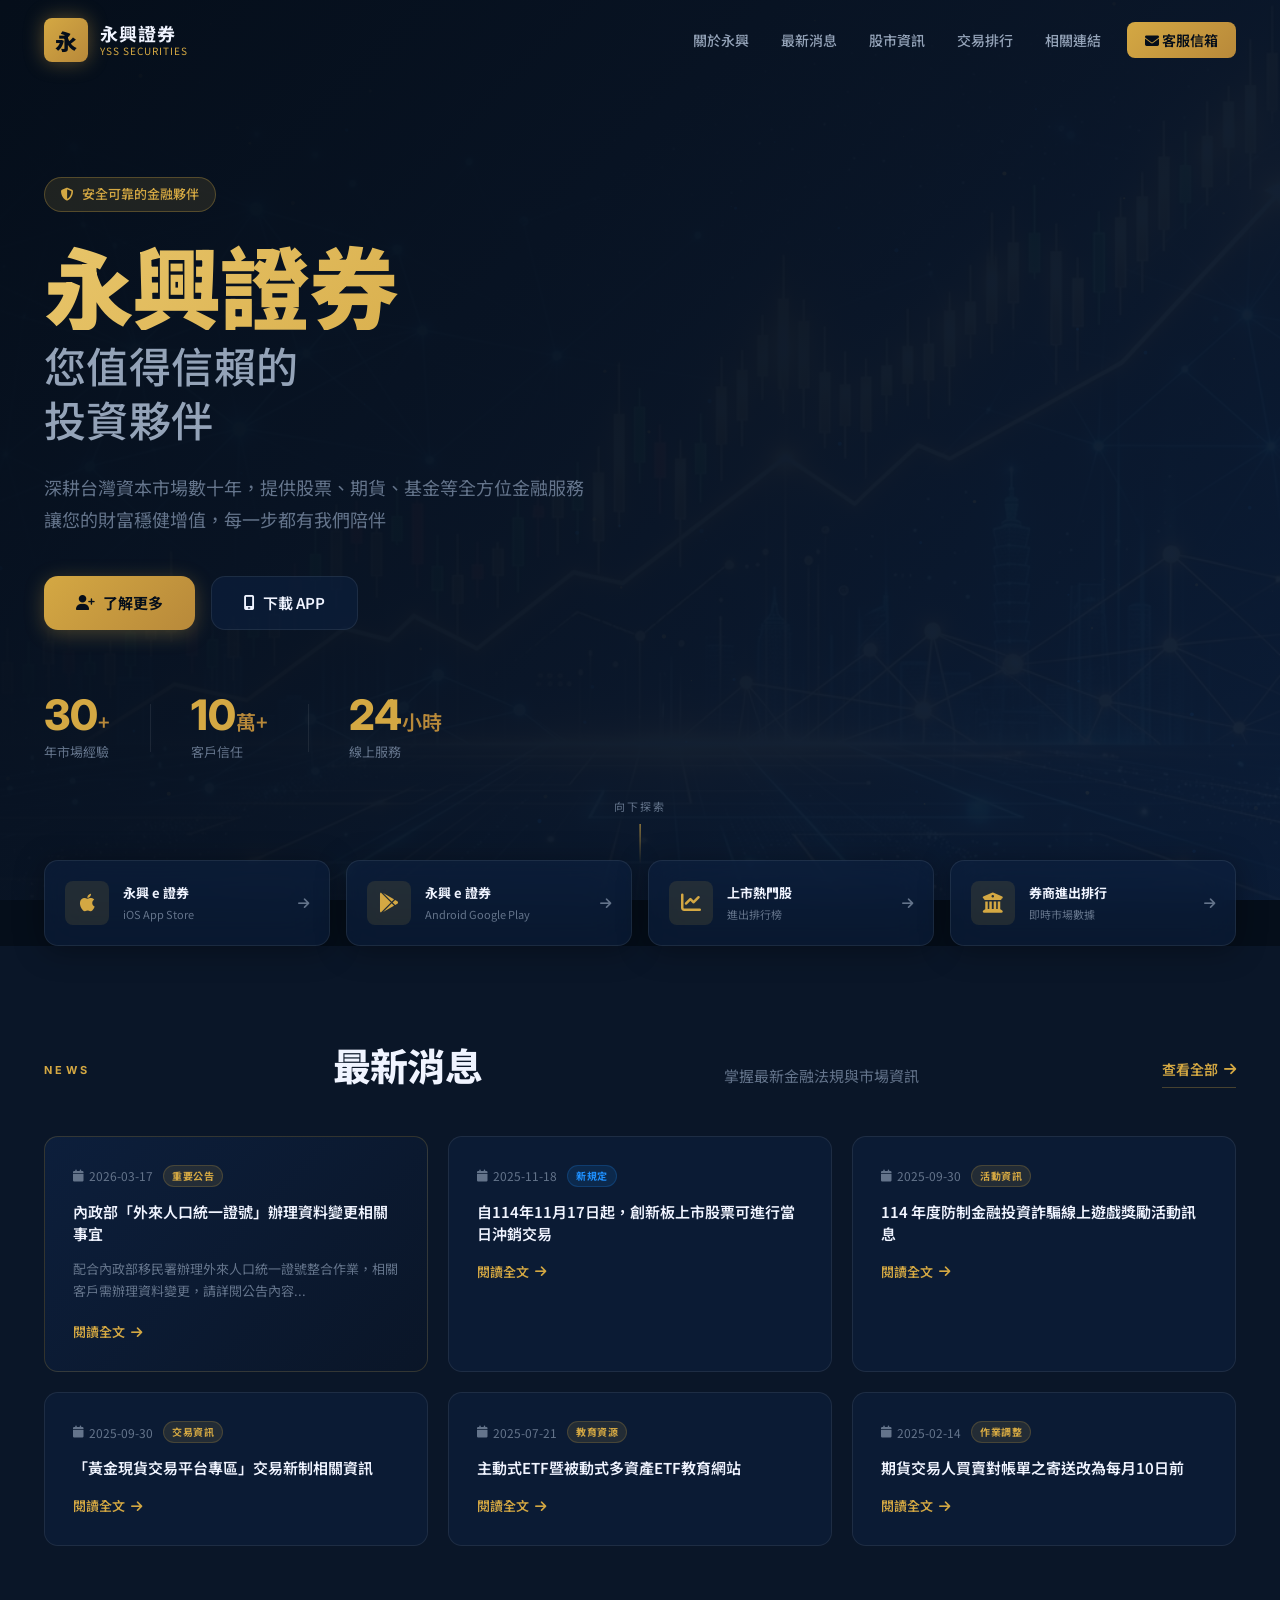
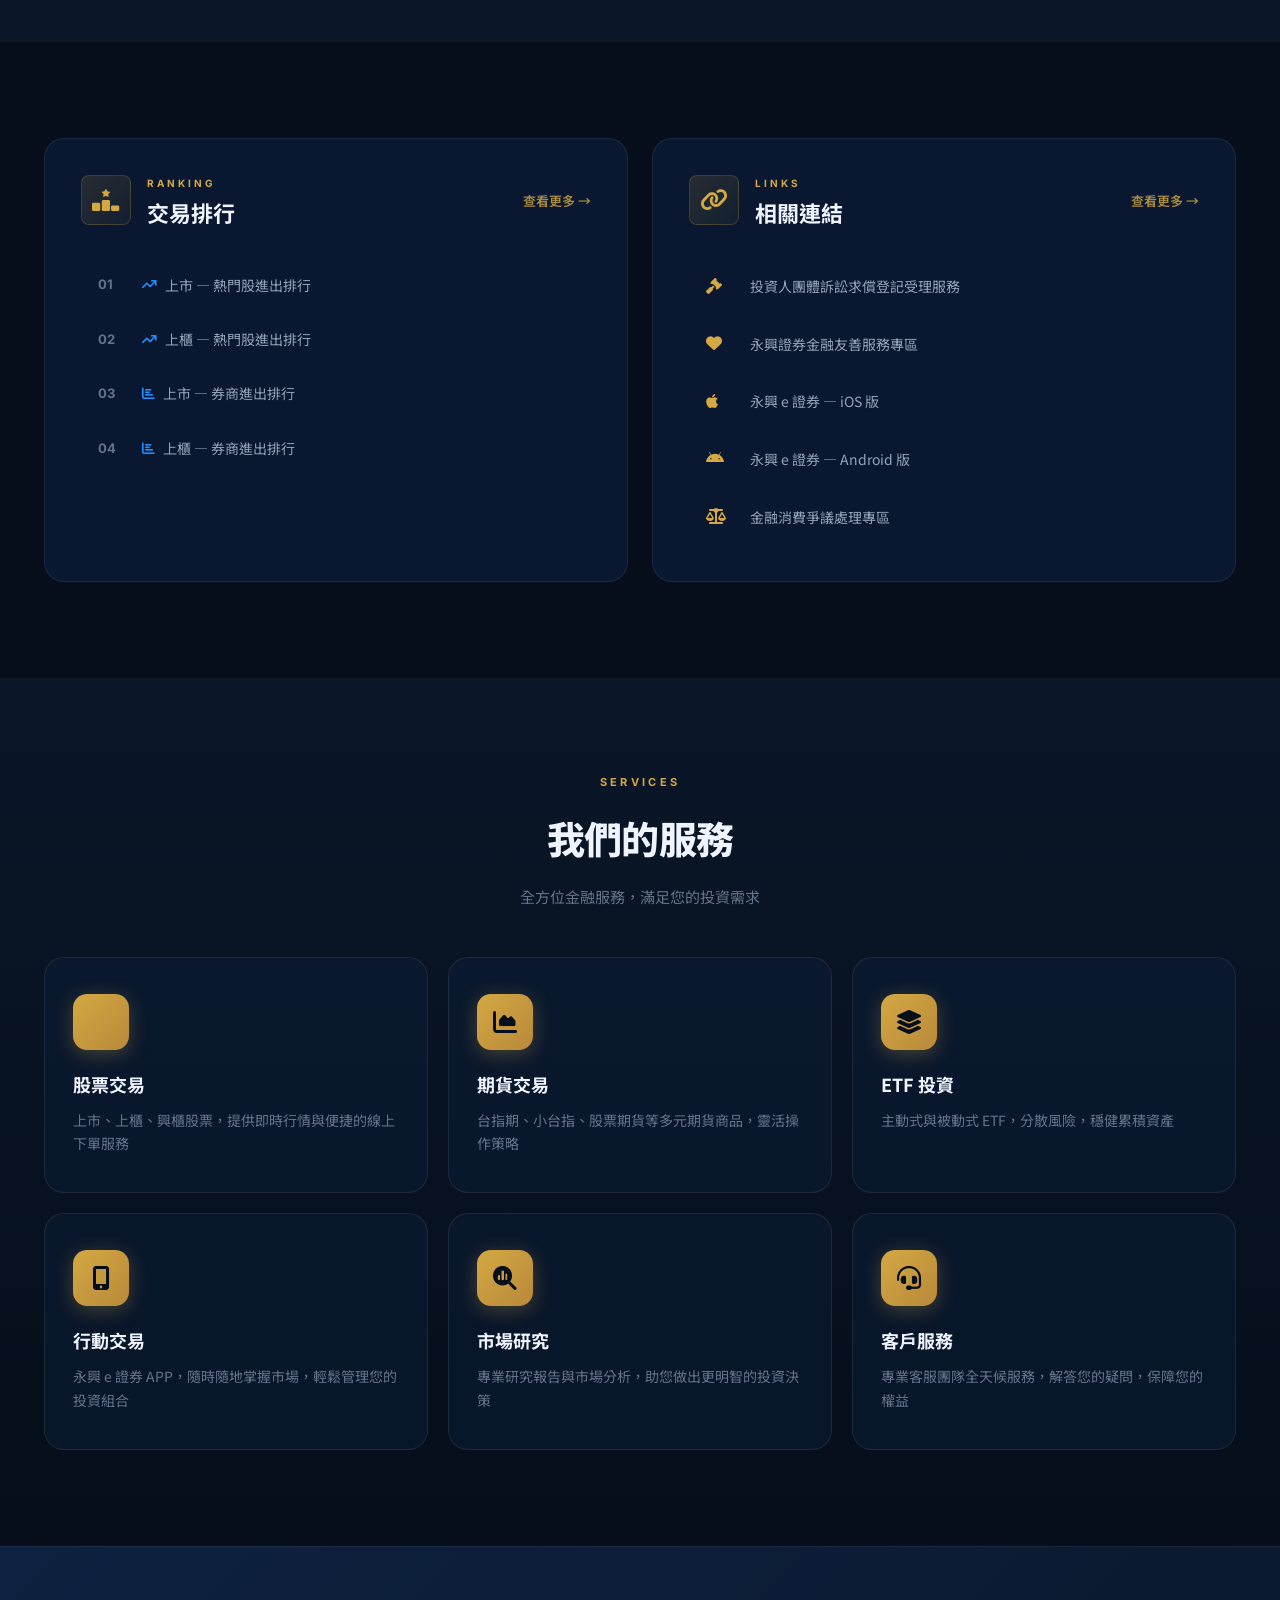
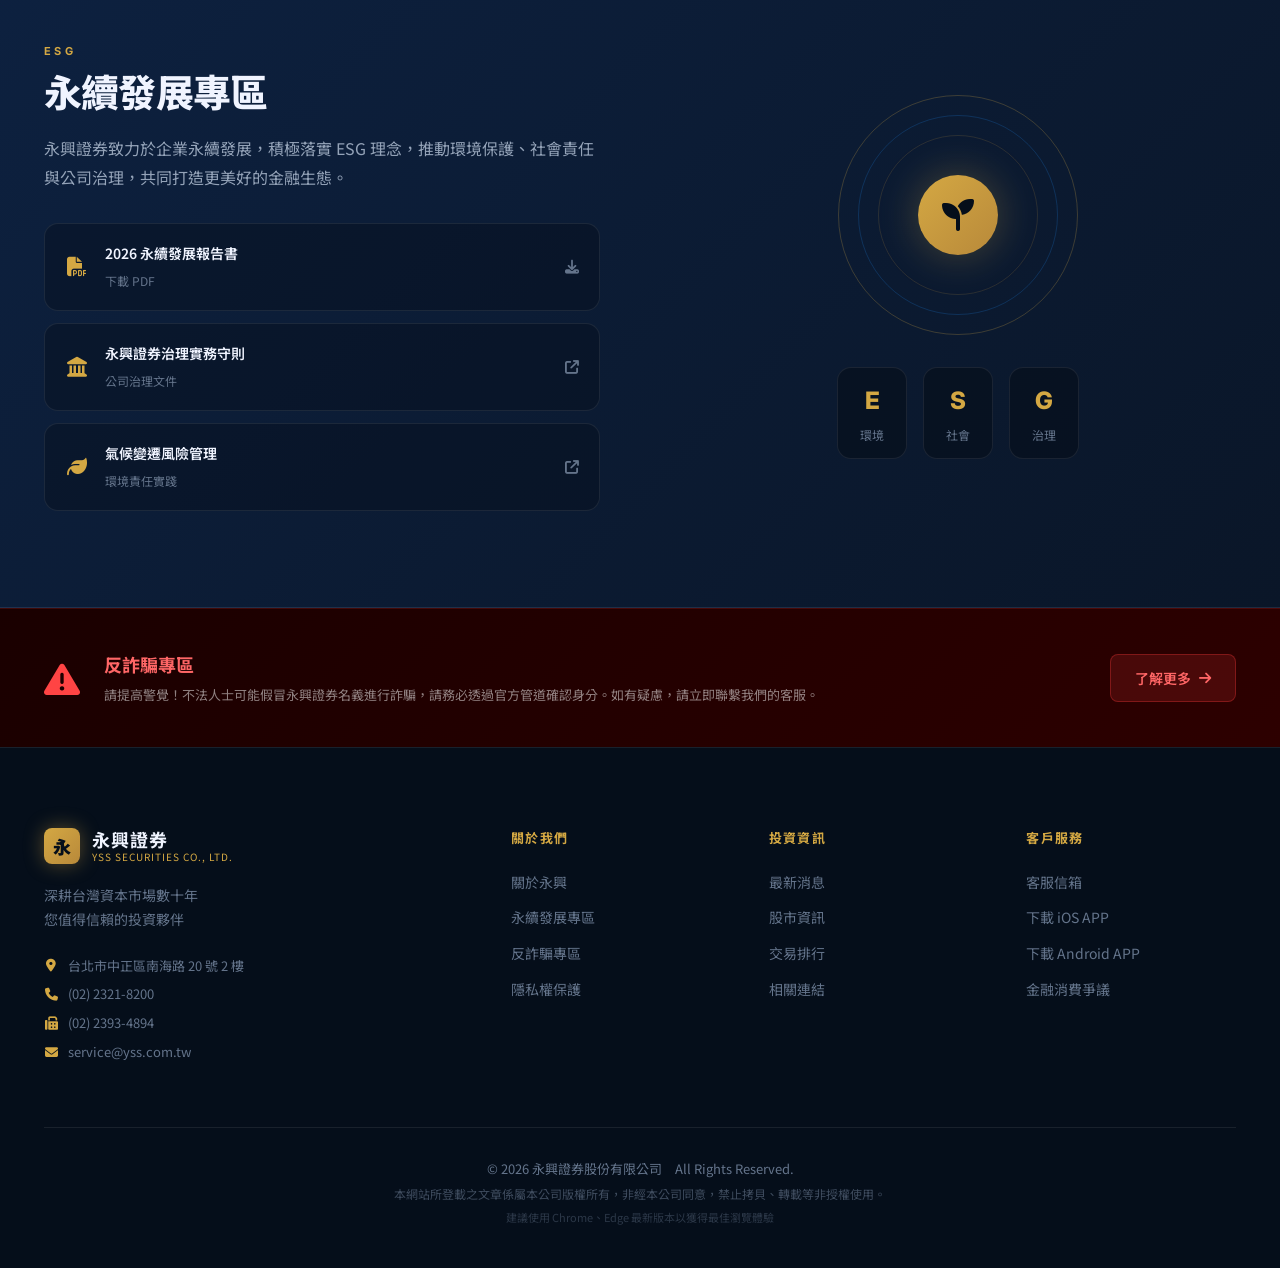
==== index.html @ 1767e359 "feat: 永興證券網站現代化重新設計 - FinTech 深色金融風格" ====
<!DOCTYPE html>
<html lang="zh-TW">
<head>
  <meta charset="UTF-8">
  <meta name="viewport" content="width=device-width, initial-scale=1.0">
  <meta name="description" content="永興證券 — 您值得信賴的投資夥伴。提供股票、期貨、基金等完整金融服務，為您的財富保駕護航。">
  <meta name="keywords" content="永興證券,YSS,股票交易,期貨,證券開戶,台灣股市">
  <meta property="og:title" content="永興證券 | 永興 e 證券">
  <meta property="og:description" content="永興證券 — 您值得信賴的投資夥伴">
  <meta property="og:type" content="website">
  <title>永興證券 | 永興 e 證券</title>
  <link rel="preconnect" href="https://fonts.googleapis.com">
  <link rel="preconnect" href="https://fonts.gstatic.com" crossorigin>
  <link href="https://fonts.googleapis.com/css2?family=Noto+Sans+TC:wght@300;400;500;600;700;900&family=Inter:wght@300;400;500;600;700;800&display=swap" rel="stylesheet">
  <link rel="stylesheet" href="https://cdnjs.cloudflare.com/ajax/libs/font-awesome/6.5.0/css/all.min.css">
  <link rel="stylesheet" href="style.css">
</head>
<body>

  <!-- ===== NAVBAR ===== -->
  <nav class="navbar" id="navbar">
    <div class="nav-container">
      <a href="index.html" class="nav-logo" id="nav-logo-link">
        <div class="logo-icon">
          <span class="logo-char">永</span>
        </div>
        <div class="logo-text">
          <span class="logo-main">永興證券</span>
          <span class="logo-sub">YSS Securities</span>
        </div>
      </a>
      <ul class="nav-links" id="nav-links">
        <li><a href="about.html" class="nav-link" id="nav-about">關於永興</a></li>
        <li><a href="news.html" class="nav-link" id="nav-news">最新消息</a></li>
        <li><a href="https://www.twse.com.tw/zh/trading/historical/mi-stock20.html" target="_blank" class="nav-link" id="nav-stock">股市資訊</a></li>
        <li><a href="trade-ranking.html" class="nav-link" id="nav-trade">交易排行</a></li>
        <li><a href="links.html" class="nav-link" id="nav-links-page">相關連結</a></li>
        <li><a href="mailto:service@yss.com.tw" class="nav-link nav-cta" id="nav-contact">
          <i class="fas fa-envelope"></i> 客服信箱
        </a></li>
      </ul>
      <button class="nav-toggle" id="nav-toggle" aria-label="Toggle navigation">
        <span></span><span></span><span></span>
      </button>
    </div>
  </nav>

  <!-- ===== MOBILE MENU ===== -->
  <div class="mobile-menu" id="mobile-menu">
    <ul>
      <li><a href="about.html" id="mob-about">關於永興</a></li>
      <li><a href="news.html" id="mob-news">最新消息</a></li>
      <li><a href="https://www.twse.com.tw" target="_blank" id="mob-stock">股市資訊</a></li>
      <li><a href="trade-ranking.html" id="mob-trade">交易排行</a></li>
      <li><a href="links.html" id="mob-links">相關連結</a></li>
      <li><a href="mailto:service@yss.com.tw" id="mob-contact">客服信箱</a></li>
      <li><a href="privacy.html" id="mob-privacy">隱私權保護</a></li>
      <li><a href="develop.html" id="mob-develop">永續發展專區</a></li>
      <li><a href="antifraud.html" id="mob-antifraud">反詐騙專區</a></li>
    </ul>
  </div>

  <!-- ===== HERO ===== -->
  <section class="hero" id="hero">
    <canvas id="particle-canvas"></canvas>
    <div class="hero-bg-image"></div>
    <div class="hero-overlay"></div>
    <div class="hero-content">
      <div class="hero-badge">
        <i class="fas fa-shield-halved"></i>
        <span>安全可靠的金融夥伴</span>
      </div>
      <h1 class="hero-title">
        <span class="hero-title-line1">永興證券</span>
        <span class="hero-title-line2">您值得信賴的<br>投資夥伴</span>
      </h1>
      <p class="hero-desc">
        深耕台灣資本市場數十年，提供股票、期貨、基金等全方位金融服務<br>
        讓您的財富穩健增值，每一步都有我們陪伴
      </p>
      <div class="hero-actions">
        <a href="about.html" class="btn-primary" id="hero-btn-open">
          <i class="fas fa-user-plus"></i> 了解更多
        </a>
        <a href="https://apps.apple.com/tw/app/%E6%B0%B8%E8%88%88e%E8%AD%89%E5%88%B8/id1020553624" target="_blank" class="btn-secondary" id="hero-btn-app">
          <i class="fas fa-mobile-screen"></i> 下載 APP
        </a>
      </div>
      <div class="hero-stats">
        <div class="hero-stat">
          <span class="stat-num" data-target="30">0</span><span class="stat-unit">+</span>
          <span class="stat-label">年市場經驗</span>
        </div>
        <div class="hero-stat-divider"></div>
        <div class="hero-stat">
          <span class="stat-num" data-target="10">0</span><span class="stat-unit">萬+</span>
          <span class="stat-label">客戶信任</span>
        </div>
        <div class="hero-stat-divider"></div>
        <div class="hero-stat">
          <span class="stat-num" data-target="24">0</span><span class="stat-unit">小時</span>
          <span class="stat-label">線上服務</span>
        </div>
      </div>
    </div>
    <div class="hero-scroll-indicator" id="hero-scroll">
      <span>向下探索</span>
      <div class="scroll-line"></div>
    </div>
  </section>

  <!-- ===== QUICK ACCESS CARDS ===== -->
  <section class="quick-access" id="quick-access">
    <div class="container">
      <div class="quick-grid">
        <a href="https://apps.apple.com/tw/app/%E6%B0%B8%E8%88%88e%E8%AD%89%E5%88%B8/id1020553624" target="_blank" class="quick-card" id="quick-ios">
          <div class="quick-icon">
            <i class="fab fa-apple"></i>
          </div>
          <div class="quick-info">
            <h3>永興 e 證券</h3>
            <p>iOS App Store</p>
          </div>
          <i class="fas fa-arrow-right quick-arrow"></i>
        </a>
        <a href="https://play.google.com/store/apps/details?id=com.yungshin.securities.mBroker" target="_blank" class="quick-card" id="quick-android">
          <div class="quick-icon">
            <i class="fab fa-google-play"></i>
          </div>
          <div class="quick-info">
            <h3>永興 e 證券</h3>
            <p>Android Google Play</p>
          </div>
          <i class="fas fa-arrow-right quick-arrow"></i>
        </a>
        <a href="https://www.twse.com.tw/zh/trading/historical/mi-stock20.html" target="_blank" class="quick-card" id="quick-twse">
          <div class="quick-icon">
            <i class="fas fa-chart-line"></i>
          </div>
          <div class="quick-info">
            <h3>上市熱門股</h3>
            <p>進出排行榜</p>
          </div>
          <i class="fas fa-arrow-right quick-arrow"></i>
        </a>
        <a href="https://bsr.twse.com.tw/bshtm/" target="_blank" class="quick-card" id="quick-broker">
          <div class="quick-icon">
            <i class="fas fa-building-columns"></i>
          </div>
          <div class="quick-info">
            <h3>券商進出排行</h3>
            <p>即時市場數據</p>
          </div>
          <i class="fas fa-arrow-right quick-arrow"></i>
        </a>
      </div>
    </div>
  </section>

  <!-- ===== NEWS SECTION ===== -->
  <section class="news-section section" id="news-section">
    <div class="container">
      <div class="section-header">
        <div class="section-tag">NEWS</div>
        <h2 class="section-title">最新消息</h2>
        <p class="section-sub">掌握最新金融法規與市場資訊</p>
        <a href="news.html" class="section-more" id="news-more-link">
          查看全部 <i class="fas fa-arrow-right"></i>
        </a>
      </div>
      <div class="news-grid">
        <article class="news-card featured" id="news-card-1">
          <div class="news-meta">
            <span class="news-date"><i class="fas fa-calendar"></i> 2026-03-17</span>
            <span class="news-badge">重要公告</span>
          </div>
          <h3 class="news-title">
            <a href="https://www.yss.com.tw/news-detail.php?id=73" target="_blank">
              內政部「外來人口統一證號」辦理資料變更相關事宜
            </a>
          </h3>
          <p class="news-excerpt">配合內政部移民署辦理外來人口統一證號整合作業，相關客戶需辦理資料變更，請詳閱公告內容...</p>
          <a href="https://www.yss.com.tw/news-detail.php?id=73" target="_blank" class="news-read-more">
            閱讀全文 <i class="fas fa-arrow-right"></i>
          </a>
        </article>
        <article class="news-card" id="news-card-2">
          <div class="news-meta">
            <span class="news-date"><i class="fas fa-calendar"></i> 2025-11-18</span>
            <span class="news-badge new">新規定</span>
          </div>
          <h3 class="news-title">
            <a href="https://www.yss.com.tw/news-detail.php?id=72" target="_blank">
              自114年11月17日起，創新板上市股票可進行當日沖銷交易
            </a>
          </h3>
          <a href="https://www.yss.com.tw/news-detail.php?id=72" target="_blank" class="news-read-more">
            閱讀全文 <i class="fas fa-arrow-right"></i>
          </a>
        </article>
        <article class="news-card" id="news-card-3">
          <div class="news-meta">
            <span class="news-date"><i class="fas fa-calendar"></i> 2025-09-30</span>
            <span class="news-badge">活動資訊</span>
          </div>
          <h3 class="news-title">
            <a href="https://www.yss.com.tw/news-detail.php?id=70" target="_blank">
              114 年度防制金融投資詐騙線上遊戲獎勵活動訊息
            </a>
          </h3>
          <a href="https://www.yss.com.tw/news-detail.php?id=70" target="_blank" class="news-read-more">
            閱讀全文 <i class="fas fa-arrow-right"></i>
          </a>
        </article>
        <article class="news-card" id="news-card-4">
          <div class="news-meta">
            <span class="news-date"><i class="fas fa-calendar"></i> 2025-09-30</span>
            <span class="news-badge">交易資訊</span>
          </div>
          <h3 class="news-title">
            <a href="https://www.yss.com.tw/news-detail.php?id=71" target="_blank">
              「黃金現貨交易平台專區」交易新制相關資訊
            </a>
          </h3>
          <a href="https://www.yss.com.tw/news-detail.php?id=71" target="_blank" class="news-read-more">
            閱讀全文 <i class="fas fa-arrow-right"></i>
          </a>
        </article>
        <article class="news-card" id="news-card-5">
          <div class="news-meta">
            <span class="news-date"><i class="fas fa-calendar"></i> 2025-07-21</span>
            <span class="news-badge">教育資源</span>
          </div>
          <h3 class="news-title">
            <a href="https://www.yss.com.tw/news-detail.php?id=68" target="_blank">
              主動式ETF暨被動式多資產ETF教育網站
            </a>
          </h3>
          <a href="https://www.yss.com.tw/news-detail.php?id=68" target="_blank" class="news-read-more">
            閱讀全文 <i class="fas fa-arrow-right"></i>
          </a>
        </article>
        <article class="news-card" id="news-card-6">
          <div class="news-meta">
            <span class="news-date"><i class="fas fa-calendar"></i> 2025-02-14</span>
            <span class="news-badge">作業調整</span>
          </div>
          <h3 class="news-title">
            <a href="https://www.yss.com.tw/news-detail.php?id=67" target="_blank">
              期貨交易人買賣對帳單之寄送改為每月10日前
            </a>
          </h3>
          <a href="https://www.yss.com.tw/news-detail.php?id=67" target="_blank" class="news-read-more">
            閱讀全文 <i class="fas fa-arrow-right"></i>
          </a>
        </article>
      </div>
    </div>
  </section>

  <!-- ===== TRADE RANKING & LINKS ===== -->
  <section class="info-section section" id="info-section">
    <div class="container">
      <div class="info-grid">

        <!-- Trade Ranking -->
        <div class="info-card" id="trade-ranking-card">
          <div class="info-card-header">
            <div class="info-icon">
              <i class="fas fa-ranking-star"></i>
            </div>
            <div>
              <div class="section-tag small">RANKING</div>
              <h2 class="info-card-title">交易排行</h2>
            </div>
            <a href="https://bsr.twse.com.tw/bshtm/" target="_blank" class="info-more">查看更多 →</a>
          </div>
          <ul class="info-list" id="trade-ranking-list">
            <li class="info-list-item">
              <span class="info-rank">01</span>
              <div class="info-list-content">
                <a href="https://www.twse.com.tw/zh/trading/historical/mi-stock20.html" target="_blank" id="rank-link-1">
                  <i class="fas fa-arrow-trend-up"></i> 上市 — 熱門股進出排行
                </a>
              </div>
            </li>
            <li class="info-list-item">
              <span class="info-rank">02</span>
              <div class="info-list-content">
                <a href="https://www.tpex.org.tw/zh-tw/mainboard/trading/historical/rank-volume/day.html" target="_blank" id="rank-link-2">
                  <i class="fas fa-arrow-trend-up"></i> 上櫃 — 熱門股進出排行
                </a>
              </div>
            </li>
            <li class="info-list-item">
              <span class="info-rank">03</span>
              <div class="info-list-content">
                <a href="https://bsr.twse.com.tw/bshtm/" target="_blank" id="rank-link-3">
                  <i class="fas fa-chart-bar"></i> 上市 — 券商進出排行
                </a>
              </div>
            </li>
            <li class="info-list-item">
              <span class="info-rank">04</span>
              <div class="info-list-content">
                <a href="https://www.tpex.org.tw/zh-tw/mainboard/trading/realtime/broker-vol.html" target="_blank" id="rank-link-4">
                  <i class="fas fa-chart-bar"></i> 上櫃 — 券商進出排行
                </a>
              </div>
            </li>
          </ul>
        </div>

        <!-- Related Links -->
        <div class="info-card" id="related-links-card">
          <div class="info-card-header">
            <div class="info-icon">
              <i class="fas fa-link"></i>
            </div>
            <div>
              <div class="section-tag small">LINKS</div>
              <h2 class="info-card-title">相關連結</h2>
            </div>
            <a href="links.html" class="info-more">查看更多 →</a>
          </div>
          <ul class="info-list" id="related-links-list">
            <li class="info-list-item">
              <span class="info-rank link-icon"><i class="fas fa-gavel"></i></span>
              <div class="info-list-content">
                <a href="https://front.sfipc.org.tw/?language=zhTW" target="_blank" id="rel-link-1">
                  投資人團體訴訟求償登記受理服務
                </a>
              </div>
            </li>
            <li class="info-list-item">
              <span class="info-rank link-icon"><i class="fas fa-heart"></i></span>
              <div class="info-list-content">
                <a href="https://www.yss.com.tw/news-detail.php?id=15" target="_blank" id="rel-link-2">
                  永興證券金融友善服務專區
                </a>
              </div>
            </li>
            <li class="info-list-item">
              <span class="info-rank link-icon"><i class="fab fa-apple"></i></span>
              <div class="info-list-content">
                <a href="https://apps.apple.com/tw/app/%E6%B0%B8%E8%88%88e%E8%AD%89%E5%88%B8/id1020553624" target="_blank" id="rel-link-3">
                  永興 e 證券 — iOS 版
                </a>
              </div>
            </li>
            <li class="info-list-item">
              <span class="info-rank link-icon"><i class="fab fa-android"></i></span>
              <div class="info-list-content">
                <a href="https://play.google.com/store/apps/details?id=com.yungshin.securities.mBroker" target="_blank" id="rel-link-4">
                  永興 e 證券 — Android 版
                </a>
              </div>
            </li>
            <li class="info-list-item">
              <span class="info-rank link-icon"><i class="fas fa-scale-balanced"></i></span>
              <div class="info-list-content">
                <a href="https://www.foi.org.tw/index.html" target="_blank" id="rel-link-5">
                  金融消費爭議處理專區
                </a>
              </div>
            </li>
          </ul>
        </div>

      </div>
    </div>
  </section>

  <!-- ===== SERVICES SECTION ===== -->
  <section class="services-section section" id="services-section">
    <div class="container">
      <div class="section-header centered">
        <div class="section-tag">SERVICES</div>
        <h2 class="section-title">我們的服務</h2>
        <p class="section-sub">全方位金融服務，滿足您的投資需求</p>
      </div>
      <div class="services-grid">
        <div class="service-card" id="service-stock">
          <div class="service-icon-wrap">
            <i class="fas fa-chart-candlestick"></i>
          </div>
          <h3>股票交易</h3>
          <p>上市、上櫃、興櫃股票，提供即時行情與便捷的線上下單服務</p>
        </div>
        <div class="service-card" id="service-futures">
          <div class="service-icon-wrap">
            <i class="fas fa-chart-area"></i>
          </div>
          <h3>期貨交易</h3>
          <p>台指期、小台指、股票期貨等多元期貨商品，靈活操作策略</p>
        </div>
        <div class="service-card" id="service-etf">
          <div class="service-icon-wrap">
            <i class="fas fa-layer-group"></i>
          </div>
          <h3>ETF 投資</h3>
          <p>主動式與被動式 ETF，分散風險，穩健累積資產</p>
        </div>
        <div class="service-card" id="service-mobile">
          <div class="service-icon-wrap">
            <i class="fas fa-mobile-screen-button"></i>
          </div>
          <h3>行動交易</h3>
          <p>永興 e 證券 APP，隨時隨地掌握市場，輕鬆管理您的投資組合</p>
        </div>
        <div class="service-card" id="service-research">
          <div class="service-icon-wrap">
            <i class="fas fa-magnifying-glass-chart"></i>
          </div>
          <h3>市場研究</h3>
          <p>專業研究報告與市場分析，助您做出更明智的投資決策</p>
        </div>
        <div class="service-card" id="service-support">
          <div class="service-icon-wrap">
            <i class="fas fa-headset"></i>
          </div>
          <h3>客戶服務</h3>
          <p>專業客服團隊全天候服務，解答您的疑問，保障您的權益</p>
        </div>
      </div>
    </div>
  </section>

  <!-- ===== SUSTAINABILITY ===== -->
  <section class="sustain-section section" id="sustain-section">
    <div class="container">
      <div class="sustain-inner">
        <div class="sustain-content">
          <div class="section-tag">ESG</div>
          <h2 class="section-title light">永續發展專區</h2>
          <p class="sustain-desc">
            永興證券致力於企業永續發展，積極落實 ESG 理念，推動環境保護、社會責任與公司治理，共同打造更美好的金融生態。
          </p>
          <div class="sustain-links">
            <a href="https://www.yss.com.tw/upload/20260225131413.pdf" target="_blank" class="sustain-link" id="sustain-report">
              <i class="fas fa-file-pdf"></i>
              <div>
                <strong>2026 永續發展報告書</strong>
                <span>下載 PDF</span>
              </div>
              <i class="fas fa-download sustain-dl"></i>
            </a>
            <a href="https://www.yss.com.tw/develop-detail.php?id=18" target="_blank" class="sustain-link" id="sustain-governance">
              <i class="fas fa-landmark"></i>
              <div>
                <strong>永興證券治理實務守則</strong>
                <span>公司治理文件</span>
              </div>
              <i class="fas fa-external-link sustain-dl"></i>
            </a>
            <a href="https://www.yss.com.tw/develop-detail.php?id=19" target="_blank" class="sustain-link" id="sustain-climate">
              <i class="fas fa-leaf"></i>
              <div>
                <strong>氣候變遷風險管理</strong>
                <span>環境責任實踐</span>
              </div>
              <i class="fas fa-external-link sustain-dl"></i>
            </a>
          </div>
        </div>
        <div class="sustain-visual">
          <div class="sustain-ring">
            <div class="ring r1"></div>
            <div class="ring r2"></div>
            <div class="ring r3"></div>
            <div class="sustain-center-icon">
              <i class="fas fa-seedling"></i>
            </div>
          </div>
          <div class="sustain-badges">
            <div class="sustain-badge" id="badge-e">
              <span class="badge-letter">E</span>
              <span class="badge-word">環境</span>
            </div>
            <div class="sustain-badge" id="badge-s">
              <span class="badge-letter">S</span>
              <span class="badge-word">社會</span>
            </div>
            <div class="sustain-badge" id="badge-g">
              <span class="badge-letter">G</span>
              <span class="badge-word">治理</span>
            </div>
          </div>
        </div>
      </div>
    </div>
  </section>

  <!-- ===== ANTIFRAUD BANNER ===== -->
  <section class="antifraud-section" id="antifraud-section">
    <div class="container">
      <div class="antifraud-inner">
        <div class="antifraud-icon">
          <i class="fas fa-triangle-exclamation"></i>
        </div>
        <div class="antifraud-content">
          <h3>反詐騙專區</h3>
          <p>請提高警覺！不法人士可能假冒永興證券名義進行詐騙，請務必透過官方管道確認身分。如有疑慮，請立即聯繫我們的客服。</p>
        </div>
        <a href="https://www.yss.com.tw/antifraud.php" target="_blank" class="btn-antifraud" id="antifraud-btn">
          了解更多 <i class="fas fa-arrow-right"></i>
        </a>
      </div>
    </div>
  </section>

  <!-- ===== FOOTER ===== -->
  <footer class="footer" id="footer">
    <div class="container">
      <div class="footer-grid">
        <div class="footer-brand">
          <div class="footer-logo">
            <div class="logo-icon small">
              <span class="logo-char">永</span>
            </div>
            <div class="logo-text">
              <span class="logo-main">永興證券</span>
              <span class="logo-sub">YSS Securities Co., Ltd.</span>
            </div>
          </div>
          <p class="footer-brand-desc">深耕台灣資本市場數十年<br>您值得信賴的投資夥伴</p>
          <div class="footer-contact">
            <div class="footer-contact-item">
              <i class="fas fa-location-dot"></i>
              <span>台北市中正區南海路 20 號 2 樓</span>
            </div>
            <div class="footer-contact-item">
              <i class="fas fa-phone"></i>
              <span>(02) 2321-8200</span>
            </div>
            <div class="footer-contact-item">
              <i class="fas fa-fax"></i>
              <span>(02) 2393-4894</span>
            </div>
            <div class="footer-contact-item">
              <i class="fas fa-envelope"></i>
              <a href="mailto:service@yss.com.tw">service@yss.com.tw</a>
            </div>
          </div>
        </div>
        <div class="footer-nav-group">
          <h4 class="footer-nav-title">關於我們</h4>
          <ul class="footer-nav-list">
            <li><a href="about.html" id="footer-about">關於永興</a></li>
            <li><a href="develop.html" id="footer-develop">永續發展專區</a></li>
            <li><a href="antifraud.html" id="footer-antifraud">反詐騙專區</a></li>
            <li><a href="privacy.html" id="footer-privacy">隱私權保護</a></li>
          </ul>
        </div>
        <div class="footer-nav-group">
          <h4 class="footer-nav-title">投資資訊</h4>
          <ul class="footer-nav-list">
            <li><a href="news.html" id="footer-news">最新消息</a></li>
            <li><a href="https://www.twse.com.tw" target="_blank" id="footer-stock">股市資訊</a></li>
            <li><a href="trade-ranking.html" id="footer-trade">交易排行</a></li>
            <li><a href="links.html" id="footer-links">相關連結</a></li>
          </ul>
        </div>
        <div class="footer-nav-group">
          <h4 class="footer-nav-title">客戶服務</h4>
          <ul class="footer-nav-list">
            <li><a href="mailto:service@yss.com.tw" id="footer-email">客服信箱</a></li>
            <li><a href="https://apps.apple.com/tw/app/%E6%B0%B8%E8%88%88e%E8%AD%89%E5%88%B8/id1020553624" target="_blank" id="footer-ios">下載 iOS APP</a></li>
            <li><a href="https://play.google.com/store/apps/details?id=com.yungshin.securities.mBroker" target="_blank" id="footer-android">下載 Android APP</a></li>
            <li><a href="https://www.foi.org.tw/index.html" target="_blank" id="footer-foi">金融消費爭議</a></li>
          </ul>
        </div>
      </div>
      <div class="footer-bottom">
        <p>© 2026 永興證券股份有限公司　All Rights Reserved.</p>
        <p class="footer-legal">本網站所登載之文章係屬本公司版權所有，非經本公司同意，禁止拷貝、轉載等非授權使用。</p>
        <p class="footer-browser-note">建議使用 Chrome、Edge 最新版本以獲得最佳瀏覽體驗</p>
      </div>
    </div>
  </footer>

  <!-- Scroll to top button -->
  <button class="scroll-top" id="scroll-top-btn" aria-label="回到頂部">
    <i class="fas fa-chevron-up"></i>
  </button>

  <script src="script.js"></script>
</body>
</html>
---- style.css ----
/* ========================================================
   永興證券 YSS — Premium Redesign CSS
   Design System: FinTech Dark + Gold Accent
   ======================================================== */

/* --- CSS Variables / Design Tokens --- */
:root {
  --navy-darkest: #050e1a;
  --navy-dark:    #0a1628;
  --navy-mid:     #0d2140;
  --navy-light:   #122d58;
  --navy-border:  #1a3a6b;

  --gold:         #d4a843;
  --gold-light:   #e8c56a;
  --gold-dark:    #b8893a;

  --accent-blue:  #1e90ff;
  --accent-cyan:  #00d4ff;

  --text-primary:   #f0f4ff;
  --text-secondary: #94a3b8;
  --text-muted:     #64748b;

  --glass-bg:     rgba(13, 33, 64, 0.6);
  --glass-border: rgba(255,255,255,0.08);

  --radius-sm: 8px;
  --radius-md: 14px;
  --radius-lg: 20px;
  --radius-xl: 30px;

  --shadow-card: 0 4px 30px rgba(0,0,0,0.35);
  --shadow-glow: 0 0 30px rgba(212,168,67,0.25);

  --transition: all 0.3s cubic-bezier(0.4, 0, 0.2, 1);
  --transition-slow: all 0.6s cubic-bezier(0.4, 0, 0.2, 1);
}

/* --- Reset & Base --- */
*, *::before, *::after {
  margin: 0;
  padding: 0;
  box-sizing: border-box;
}

html {
  scroll-behavior: smooth;
  font-size: 16px;
}

body {
  font-family: 'Noto Sans TC', 'Inter', sans-serif;
  background-color: var(--navy-darkest);
  color: var(--text-primary);
  line-height: 1.6;
  overflow-x: hidden;
}

a {
  text-decoration: none;
  color: inherit;
  transition: var(--transition);
}

ul { list-style: none; }
img { max-width: 100%; display: block; }

/* --- Utility --- */
.container {
  max-width: 1240px;
  margin: 0 auto;
  padding: 0 24px;
}

.section {
  padding: 96px 0;
}

/* ========================================================
   NAVBAR
   ======================================================== */
.navbar {
  position: fixed;
  top: 0; left: 0; right: 0;
  z-index: 1000;
  padding: 18px 0;
  transition: var(--transition);
}

.navbar.scrolled {
  background: rgba(5, 14, 26, 0.92);
  backdrop-filter: blur(20px);
  -webkit-backdrop-filter: blur(20px);
  border-bottom: 1px solid var(--glass-border);
  padding: 12px 0;
  box-shadow: 0 4px 30px rgba(0,0,0,0.4);
}

.nav-container {
  display: flex;
  align-items: center;
  justify-content: space-between;
  max-width: 1240px;
  margin: 0 auto;
  padding: 0 24px;
}

.nav-logo {
  display: flex;
  align-items: center;
  gap: 12px;
}

.logo-icon {
  width: 44px;
  height: 44px;
  background: linear-gradient(135deg, var(--gold), var(--gold-dark));
  border-radius: var(--radius-sm);
  display: flex;
  align-items: center;
  justify-content: center;
  box-shadow: 0 0 20px rgba(212,168,67,0.4);
  flex-shrink: 0;
}
.logo-icon.small {
  width: 36px;
  height: 36px;
}

.logo-char {
  font-size: 22px;
  font-weight: 900;
  color: var(--navy-darkest);
  line-height: 1;
}
.logo-icon.small .logo-char { font-size: 18px; }

.logo-text {
  display: flex;
  flex-direction: column;
  line-height: 1.2;
}

.logo-main {
  font-size: 18px;
  font-weight: 700;
  color: var(--text-primary);
  letter-spacing: 0.05em;
}

.logo-sub {
  font-size: 10px;
  font-weight: 400;
  color: var(--gold);
  letter-spacing: 0.1em;
  text-transform: uppercase;
}

.nav-links {
  display: flex;
  align-items: center;
  gap: 4px;
}

.nav-link {
  padding: 8px 14px;
  border-radius: var(--radius-sm);
  font-size: 14px;
  font-weight: 500;
  color: var(--text-secondary);
  transition: var(--transition);
  white-space: nowrap;
}

.nav-link:hover {
  color: var(--text-primary);
  background: rgba(255,255,255,0.06);
}

.nav-link.nav-cta {
  background: linear-gradient(135deg, var(--gold), var(--gold-dark));
  color: var(--navy-darkest);
  font-weight: 600;
  padding: 8px 18px;
  margin-left: 8px;
}

.nav-link.nav-cta:hover {
  transform: translateY(-1px);
  box-shadow: var(--shadow-glow);
  background: linear-gradient(135deg, var(--gold-light), var(--gold));
}

.nav-toggle {
  display: none;
  flex-direction: column;
  gap: 5px;
  background: none;
  border: none;
  cursor: pointer;
  padding: 4px;
}

.nav-toggle span {
  display: block;
  width: 24px;
  height: 2px;
  background: var(--text-primary);
  border-radius: 2px;
  transition: var(--transition);
}

/* Mobile Menu */
.mobile-menu {
  position: fixed;
  top: 0; right: 0;
  width: 280px;
  height: 100vh;
  background: var(--navy-dark);
  border-left: 1px solid var(--glass-border);
  z-index: 999;
  padding: 80px 24px 40px;
  transform: translateX(100%);
  transition: transform 0.35s cubic-bezier(0.4, 0, 0.2, 1);
  overflow-y: auto;
}

.mobile-menu.open {
  transform: translateX(0);
}

.mobile-menu ul {
  display: flex;
  flex-direction: column;
  gap: 4px;
}

.mobile-menu a {
  display: block;
  padding: 14px 16px;
  font-size: 16px;
  font-weight: 500;
  color: var(--text-secondary);
  border-radius: var(--radius-sm);
  border-left: 2px solid transparent;
  transition: var(--transition);
}

.mobile-menu a:hover {
  color: var(--gold);
  background: rgba(212,168,67,0.06);
  border-left-color: var(--gold);
  padding-left: 20px;
}

/* ========================================================
   HERO
   ======================================================== */
.hero {
  position: relative;
  min-height: 100vh;
  display: flex;
  align-items: center;
  overflow: hidden;
  background: var(--navy-darkest);
}

#particle-canvas {
  position: absolute;
  inset: 0;
  z-index: 1;
  opacity: 0.6;
}

.hero-bg-image {
  position: absolute;
  inset: 0;
  background-image: url('assets/hero-bg.png');
  background-size: cover;
  background-position: center;
  opacity: 0.18;
  z-index: 0;
}

.hero-overlay {
  position: absolute;
  inset: 0;
  background: linear-gradient(
    135deg,
    rgba(5,14,26,0.95) 0%,
    rgba(10,22,40,0.85) 50%,
    rgba(13,33,64,0.7) 100%
  );
  z-index: 2;
}

.hero-content {
  position: relative;
  z-index: 10;
  max-width: 1240px;
  margin: 0 auto;
  padding: 120px 24px 80px;
  width: 100%;
}

.hero-badge {
  display: inline-flex;
  align-items: center;
  gap: 8px;
  background: rgba(212,168,67,0.12);
  border: 1px solid rgba(212,168,67,0.3);
  border-radius: 100px;
  padding: 6px 16px;
  font-size: 13px;
  color: var(--gold);
  font-weight: 500;
  margin-bottom: 28px;
  animation: fadeInDown 0.8s ease both;
}

.hero-title {
  margin-bottom: 24px;
  animation: fadeInUp 0.9s ease 0.1s both;
}

.hero-title-line1 {
  display: block;
  font-size: clamp(52px, 7vw, 96px);
  font-weight: 900;
  letter-spacing: -0.02em;
  background: linear-gradient(135deg, var(--gold-light), var(--gold), #fff);
  -webkit-background-clip: text;
  -webkit-text-fill-color: transparent;
  background-clip: text;
  line-height: 1;
  margin-bottom: 8px;
}

.hero-title-line2 {
  display: block;
  font-size: clamp(24px, 3.5vw, 42px);
  font-weight: 500;
  color: var(--text-secondary);
  letter-spacing: 0.01em;
  line-height: 1.3;
}

.hero-desc {
  font-size: clamp(15px, 1.5vw, 18px);
  color: var(--text-muted);
  line-height: 1.8;
  max-width: 600px;
  margin-bottom: 40px;
  animation: fadeInUp 0.9s ease 0.2s both;
}

.hero-actions {
  display: flex;
  gap: 16px;
  flex-wrap: wrap;
  margin-bottom: 64px;
  animation: fadeInUp 0.9s ease 0.3s both;
}

.btn-primary {
  display: inline-flex;
  align-items: center;
  gap: 8px;
  padding: 14px 32px;
  background: linear-gradient(135deg, var(--gold), var(--gold-dark));
  color: var(--navy-darkest);
  font-weight: 700;
  font-size: 15px;
  border-radius: var(--radius-md);
  transition: var(--transition);
  box-shadow: 0 4px 20px rgba(212,168,67,0.3);
}

.btn-primary:hover {
  transform: translateY(-2px);
  box-shadow: 0 8px 30px rgba(212,168,67,0.45);
  background: linear-gradient(135deg, var(--gold-light), var(--gold));
}

.btn-secondary {
  display: inline-flex;
  align-items: center;
  gap: 8px;
  padding: 14px 32px;
  background: var(--glass-bg);
  color: var(--text-primary);
  font-weight: 600;
  font-size: 15px;
  border-radius: var(--radius-md);
  border: 1px solid var(--glass-border);
  backdrop-filter: blur(10px);
  transition: var(--transition);
}

.btn-secondary:hover {
  transform: translateY(-2px);
  border-color: var(--gold);
  color: var(--gold);
  box-shadow: 0 0 20px rgba(212,168,67,0.15);
}

.hero-stats {
  display: flex;
  align-items: center;
  gap: 40px;
  animation: fadeInUp 0.9s ease 0.4s both;
}

.hero-stat {
  text-align: left;
}

.stat-num {
  font-family: 'Inter', sans-serif;
  font-size: 42px;
  font-weight: 800;
  color: var(--gold);
  line-height: 1;
}

.stat-unit {
  font-size: 20px;
  font-weight: 600;
  color: var(--gold-dark);
}

.stat-label {
  display: block;
  font-size: 13px;
  color: var(--text-muted);
  margin-top: 4px;
}

.hero-stat-divider {
  width: 1px;
  height: 48px;
  background: var(--glass-border);
}

.hero-scroll-indicator {
  position: absolute;
  bottom: 36px;
  left: 50%;
  transform: translateX(-50%);
  z-index: 10;
  display: flex;
  flex-direction: column;
  align-items: center;
  gap: 8px;
  font-size: 11px;
  letter-spacing: 0.2em;
  text-transform: uppercase;
  color: var(--text-muted);
  animation: fadeIn 1s ease 1s both;
}

.scroll-line {
  width: 1px;
  height: 40px;
  background: linear-gradient(to bottom, var(--gold), transparent);
  animation: scrollLine 2s ease infinite;
}

/* ========================================================
   QUICK ACCESS
   ======================================================== */
.quick-access {
  padding: 0;
  margin-top: -40px;
  position: relative;
  z-index: 20;
}

.quick-grid {
  display: grid;
  grid-template-columns: repeat(4, 1fr);
  gap: 16px;
}

.quick-card {
  display: flex;
  align-items: center;
  gap: 14px;
  padding: 20px 20px;
  background: var(--glass-bg);
  backdrop-filter: blur(20px);
  -webkit-backdrop-filter: blur(20px);
  border: 1px solid var(--glass-border);
  border-radius: var(--radius-md);
  transition: var(--transition);
  box-shadow: var(--shadow-card);
  overflow: hidden;
  position: relative;
}

.quick-card::before {
  content: '';
  position: absolute;
  inset: 0;
  background: linear-gradient(135deg, rgba(212,168,67,0.05), transparent);
  opacity: 0;
  transition: var(--transition);
}

.quick-card:hover {
  border-color: rgba(212,168,67,0.3);
  transform: translateY(-3px);
  box-shadow: 0 12px 40px rgba(0,0,0,0.4), var(--shadow-glow);
}

.quick-card:hover::before {
  opacity: 1;
}

.quick-icon {
  width: 44px;
  height: 44px;
  background: rgba(212,168,67,0.12);
  border-radius: var(--radius-sm);
  display: flex;
  align-items: center;
  justify-content: center;
  font-size: 20px;
  color: var(--gold);
  flex-shrink: 0;
  transition: var(--transition);
}

.quick-card:hover .quick-icon {
  background: rgba(212,168,67,0.2);
  transform: scale(1.05);
}

.quick-info { flex: 1; min-width: 0; }
.quick-info h3 {
  font-size: 13px;
  font-weight: 700;
  color: var(--text-primary);
  white-space: nowrap;
  overflow: hidden;
  text-overflow: ellipsis;
}
.quick-info p {
  font-size: 11px;
  color: var(--text-muted);
  margin-top: 2px;
}

.quick-arrow {
  font-size: 13px;
  color: var(--text-muted);
  transition: var(--transition);
}

.quick-card:hover .quick-arrow {
  color: var(--gold);
  transform: translateX(3px);
}

/* ========================================================
   SECTION HEADERS
   ======================================================== */
.section-header {
  display: flex;
  align-items: flex-end;
  justify-content: space-between;
  margin-bottom: 48px;
  gap: 16px;
  flex-wrap: wrap;
}

.section-header.centered {
  flex-direction: column;
  align-items: center;
  text-align: center;
}

.section-tag {
  font-family: 'Inter', sans-serif;
  font-size: 11px;
  font-weight: 700;
  letter-spacing: 0.3em;
  color: var(--gold);
  text-transform: uppercase;
  margin-bottom: 8px;
}

.section-tag.small {
  font-size: 10px;
  margin-bottom: 4px;
}

.section-title {
  font-size: clamp(26px, 3vw, 38px);
  font-weight: 800;
  color: var(--text-primary);
  letter-spacing: -0.02em;
  line-height: 1.2;
}

.section-title.light {
  color: var(--text-primary);
}

.section-sub {
  font-size: 15px;
  color: var(--text-muted);
  margin-top: 8px;
}

.section-more {
  display: inline-flex;
  align-items: center;
  gap: 6px;
  font-size: 14px;
  font-weight: 600;
  color: var(--gold);
  white-space: nowrap;
  padding-bottom: 6px;
  border-bottom: 1px solid rgba(212,168,67,0.3);
  transition: var(--transition);
}

.section-more:hover {
  gap: 10px;
  border-bottom-color: var(--gold);
}

/* ========================================================
   NEWS SECTION
   ======================================================== */
.news-section {
  background: var(--navy-dark);
}

.news-grid {
  display: grid;
  grid-template-columns: repeat(3, 1fr);
  gap: 20px;
}

.news-card {
  background: rgba(13,33,64,0.5);
  border: 1px solid var(--glass-border);
  border-radius: var(--radius-md);
  padding: 28px;
  transition: var(--transition);
  position: relative;
  overflow: hidden;
}

.news-card::after {
  content: '';
  position: absolute;
  bottom: 0; left: 0; right: 0;
  height: 2px;
  background: linear-gradient(90deg, var(--gold), var(--accent-blue));
  transform: scaleX(0);
  transform-origin: left;
  transition: transform 0.4s ease;
}

.news-card:hover {
  border-color: rgba(212,168,67,0.2);
  transform: translateY(-4px);
  box-shadow: var(--shadow-card);
  background: rgba(13,33,64,0.8);
}

.news-card:hover::after {
  transform: scaleX(1);
}

.news-card.featured {
  grid-column: span 1;
  border-color: rgba(212,168,67,0.2);
  background: linear-gradient(135deg, rgba(13,33,64,0.8), rgba(10,22,40,0.8));
}

.news-meta {
  display: flex;
  align-items: center;
  gap: 10px;
  margin-bottom: 14px;
  flex-wrap: wrap;
}

.news-date {
  font-size: 12px;
  color: var(--text-muted);
  display: flex;
  align-items: center;
  gap: 5px;
}

.news-badge {
  font-size: 10px;
  font-weight: 700;
  letter-spacing: 0.05em;
  padding: 2px 8px;
  border-radius: 100px;
  background: rgba(212,168,67,0.12);
  color: var(--gold);
  border: 1px solid rgba(212,168,67,0.2);
}

.news-badge.new {
  background: rgba(30,144,255,0.12);
  color: var(--accent-blue);
  border-color: rgba(30,144,255,0.2);
}

.news-title {
  font-size: 15px;
  font-weight: 600;
  line-height: 1.5;
  margin-bottom: 12px;
}

.news-title a {
  color: var(--text-primary);
}

.news-title a:hover {
  color: var(--gold);
}

.news-excerpt {
  font-size: 13px;
  color: var(--text-muted);
  line-height: 1.7;
  margin-bottom: 16px;
}

.news-read-more {
  font-size: 13px;
  font-weight: 600;
  color: var(--gold);
  display: inline-flex;
  align-items: center;
  gap: 6px;
  transition: var(--transition);
}

.news-read-more:hover {
  gap: 10px;
}

/* ========================================================
   INFO SECTION
   ======================================================== */
.info-section {
  background: var(--navy-darkest);
}

.info-grid {
  display: grid;
  grid-template-columns: repeat(2, 1fr);
  gap: 24px;
}

.info-card {
  background: var(--glass-bg);
  border: 1px solid var(--glass-border);
  border-radius: var(--radius-lg);
  padding: 36px;
  backdrop-filter: blur(10px);
}

.info-card-header {
  display: flex;
  align-items: flex-start;
  gap: 16px;
  margin-bottom: 28px;
}

.info-icon {
  width: 50px;
  height: 50px;
  background: linear-gradient(135deg, rgba(212,168,67,0.15), rgba(212,168,67,0.05));
  border: 1px solid rgba(212,168,67,0.2);
  border-radius: var(--radius-sm);
  display: flex;
  align-items: center;
  justify-content: center;
  font-size: 22px;
  color: var(--gold);
  flex-shrink: 0;
}

.info-card-title {
  font-size: 22px;
  font-weight: 700;
  color: var(--text-primary);
}

.info-more {
  margin-left: auto;
  font-size: 13px;
  font-weight: 600;
  color: var(--gold);
  white-space: nowrap;
  opacity: 0.8;
  transition: var(--transition);
  align-self: flex-start;
  margin-top: 16px;
}

.info-more:hover {
  opacity: 1;
}

.info-list {
  display: flex;
  flex-direction: column;
  gap: 2px;
}

.info-list-item {
  display: flex;
  align-items: center;
  gap: 16px;
  padding: 14px 16px;
  border-radius: var(--radius-sm);
  transition: var(--transition);
  border: 1px solid transparent;
}

.info-list-item:hover {
  background: rgba(255,255,255,0.04);
  border-color: var(--glass-border);
}

.info-rank {
  font-family: 'Inter', sans-serif;
  font-size: 13px;
  font-weight: 700;
  color: var(--text-muted);
  min-width: 28px;
}

.info-rank.link-icon {
  font-size: 16px;
  color: var(--gold);
}

.info-list-content a {
  font-size: 14px;
  color: var(--text-secondary);
  display: flex;
  align-items: center;
  gap: 8px;
  transition: var(--transition);
}

.info-list-content a i {
  color: var(--accent-blue);
  font-size: 13px;
}

.info-list-item:hover .info-list-content a {
  color: var(--text-primary);
}

/* ========================================================
   SERVICES SECTION
   ======================================================== */
.services-section {
  background: linear-gradient(180deg, var(--navy-dark) 0%, var(--navy-darkest) 100%);
}

.services-grid {
  display: grid;
  grid-template-columns: repeat(3, 1fr);
  gap: 20px;
}

.service-card {
  padding: 36px 28px;
  background: rgba(13,33,64,0.4);
  border: 1px solid var(--glass-border);
  border-radius: var(--radius-lg);
  transition: var(--transition);
  position: relative;
  overflow: hidden;
}

.service-card::before {
  content: '';
  position: absolute;
  top: -50%;
  right: -50%;
  width: 200px;
  height: 200px;
  background: radial-gradient(circle, rgba(212,168,67,0.06), transparent 70%);
  transition: var(--transition-slow);
  opacity: 0;
}

.service-card:hover {
  border-color: rgba(212,168,67,0.25);
  transform: translateY(-6px);
  box-shadow: 0 20px 50px rgba(0,0,0,0.4), 0 0 30px rgba(212,168,67,0.1);
  background: rgba(13,33,64,0.7);
}

.service-card:hover::before {
  opacity: 1;
}

.service-icon-wrap {
  width: 56px;
  height: 56px;
  background: linear-gradient(135deg, var(--gold), var(--gold-dark));
  border-radius: var(--radius-md);
  display: flex;
  align-items: center;
  justify-content: center;
  font-size: 24px;
  color: var(--navy-darkest);
  margin-bottom: 20px;
  transition: var(--transition);
  box-shadow: 0 4px 20px rgba(212,168,67,0.3);
}

.service-card:hover .service-icon-wrap {
  transform: rotate(-5deg) scale(1.05);
  box-shadow: 0 8px 30px rgba(212,168,67,0.4);
}

.service-card h3 {
  font-size: 18px;
  font-weight: 700;
  color: var(--text-primary);
  margin-bottom: 10px;
}

.service-card p {
  font-size: 14px;
  color: var(--text-muted);
  line-height: 1.7;
}

/* ========================================================
   SUSTAINABILITY SECTION
   ======================================================== */
.sustain-section {
  background: linear-gradient(135deg, var(--navy-mid) 0%, var(--navy-dark) 100%);
  border-top: 1px solid var(--glass-border);
  border-bottom: 1px solid var(--glass-border);
}

.sustain-inner {
  display: grid;
  grid-template-columns: 1fr 1fr;
  gap: 80px;
  align-items: center;
}

.sustain-desc {
  font-size: 16px;
  color: var(--text-secondary);
  line-height: 1.8;
  margin: 20px 0 32px;
}

.sustain-links {
  display: flex;
  flex-direction: column;
  gap: 12px;
}

.sustain-link {
  display: flex;
  align-items: center;
  gap: 16px;
  padding: 18px 20px;
  background: rgba(5,14,26,0.4);
  border: 1px solid var(--glass-border);
  border-radius: var(--radius-md);
  transition: var(--transition);
}

.sustain-link > i:first-child {
  font-size: 20px;
  color: var(--gold);
  width: 24px;
  text-align: center;
}

.sustain-link > div {
  flex: 1;
}

.sustain-link strong {
  display: block;
  font-size: 14px;
  font-weight: 600;
  color: var(--text-primary);
  margin-bottom: 2px;
}

.sustain-link span {
  font-size: 12px;
  color: var(--text-muted);
}

.sustain-dl {
  font-size: 14px;
  color: var(--text-muted);
  transition: var(--transition);
}

.sustain-link:hover {
  border-color: rgba(212,168,67,0.3);
  background: rgba(212,168,67,0.05);
  transform: translateX(4px);
}

.sustain-link:hover .sustain-dl {
  color: var(--gold);
}

/* Sustainability Visual */
.sustain-visual {
  position: relative;
  display: flex;
  flex-direction: column;
  align-items: center;
  gap: 32px;
}

.sustain-ring {
  position: relative;
  width: 240px;
  height: 240px;
  display: flex;
  align-items: center;
  justify-content: center;
}

.ring {
  position: absolute;
  border-radius: 50%;
  border: 1px solid rgba(212,168,67,0.2);
  animation: spin 20s linear infinite;
}

.r1 {
  inset: 0;
  border-color: rgba(212,168,67,0.25);
  animation-duration: 20s;
}

.r2 {
  inset: 20px;
  border-color: rgba(30,144,255,0.2);
  animation-duration: 15s;
  animation-direction: reverse;
}

.r3 {
  inset: 40px;
  border-color: rgba(212,168,67,0.15);
  animation-duration: 25s;
}

.sustain-center-icon {
  width: 80px;
  height: 80px;
  background: linear-gradient(135deg, var(--gold), var(--gold-dark));
  border-radius: 50%;
  display: flex;
  align-items: center;
  justify-content: center;
  font-size: 32px;
  color: var(--navy-darkest);
  box-shadow: 0 0 40px rgba(212,168,67,0.3);
  z-index: 1;
}

.sustain-badges {
  display: flex;
  gap: 16px;
}

.sustain-badge {
  display: flex;
  flex-direction: column;
  align-items: center;
  gap: 4px;
  padding: 14px 20px;
  background: rgba(5,14,26,0.6);
  border: 1px solid var(--glass-border);
  border-radius: var(--radius-md);
  min-width: 70px;
  transition: var(--transition);
}

.sustain-badge:hover {
  border-color: var(--gold);
  transform: translateY(-2px);
}

.badge-letter {
  font-family: 'Inter', sans-serif;
  font-size: 24px;
  font-weight: 800;
  color: var(--gold);
}

.badge-word {
  font-size: 12px;
  color: var(--text-muted);
}

/* ========================================================
   ANTIFRAUD SECTION
   ======================================================== */
.antifraud-section {
  padding: 40px 0;
  background: linear-gradient(135deg, #1a0000, #2d0000);
  border-top: 1px solid rgba(255,60,60,0.15);
}

.antifraud-inner {
  display: flex;
  align-items: center;
  gap: 24px;
  flex-wrap: wrap;
}

.antifraud-icon {
  font-size: 36px;
  color: #ff4444;
  animation: pulse 2s ease infinite;
  flex-shrink: 0;
}

.antifraud-content { flex: 1; min-width: 260px; }
.antifraud-content h3 {
  font-size: 18px;
  font-weight: 700;
  color: #ff6666;
  margin-bottom: 6px;
}
.antifraud-content p {
  font-size: 13px;
  color: rgba(255,255,255,0.5);
  line-height: 1.6;
}

.btn-antifraud {
  display: inline-flex;
  align-items: center;
  gap: 8px;
  padding: 12px 24px;
  background: rgba(255,60,60,0.15);
  border: 1px solid rgba(255,60,60,0.3);
  border-radius: var(--radius-sm);
  color: #ff6666;
  font-weight: 600;
  font-size: 14px;
  white-space: nowrap;
  transition: var(--transition);
  flex-shrink: 0;
}

.btn-antifraud:hover {
  background: rgba(255,60,60,0.25);
  border-color: rgba(255,60,60,0.5);
  gap: 12px;
}

/* ========================================================
   FOOTER
   ======================================================== */
.footer {
  background: var(--navy-darkest);
  border-top: 1px solid var(--glass-border);
  padding: 80px 0 0;
}

.footer-grid {
  display: grid;
  grid-template-columns: 2fr 1fr 1fr 1fr;
  gap: 48px;
  padding-bottom: 64px;
  border-bottom: 1px solid var(--glass-border);
}

.footer-logo {
  display: flex;
  align-items: center;
  gap: 12px;
  margin-bottom: 20px;
}

.footer-brand-desc {
  font-size: 14px;
  color: var(--text-muted);
  line-height: 1.7;
  margin-bottom: 24px;
}

.footer-contact {
  display: flex;
  flex-direction: column;
  gap: 8px;
}

.footer-contact-item {
  display: flex;
  align-items: center;
  gap: 10px;
  font-size: 13px;
  color: var(--text-muted);
}

.footer-contact-item i {
  color: var(--gold);
  width: 14px;
  text-align: center;
}

.footer-contact-item a {
  color: var(--text-muted);
}
.footer-contact-item a:hover { color: var(--gold); }

.footer-nav-title {
  font-size: 13px;
  font-weight: 700;
  text-transform: uppercase;
  letter-spacing: 0.1em;
  color: var(--gold);
  margin-bottom: 20px;
}

.footer-nav-list {
  display: flex;
  flex-direction: column;
  gap: 10px;
}

.footer-nav-list a {
  font-size: 14px;
  color: var(--text-muted);
  transition: var(--transition);
}

.footer-nav-list a:hover {
  color: var(--text-primary);
  padding-left: 4px;
}

.footer-bottom {
  padding: 28px 0 40px;
  text-align: center;
}

.footer-bottom p {
  font-size: 13px;
  color: var(--text-muted);
  line-height: 2;
}

.footer-legal {
  font-size: 12px !important;
  color: var(--text-muted) !important;
  opacity: 0.6;
}

.footer-browser-note {
  font-size: 11px !important;
  opacity: 0.4;
}

/* ========================================================
   SCROLL TO TOP
   ======================================================== */
.scroll-top {
  position: fixed;
  bottom: 32px;
  right: 32px;
  width: 44px;
  height: 44px;
  background: linear-gradient(135deg, var(--gold), var(--gold-dark));
  color: var(--navy-darkest);
  border: none;
  border-radius: 50%;
  font-size: 16px;
  cursor: pointer;
  z-index: 900;
  opacity: 0;
  transform: translateY(20px);
  transition: var(--transition);
  box-shadow: 0 4px 20px rgba(212,168,67,0.4);
  display: flex;
  align-items: center;
  justify-content: center;
}

.scroll-top.visible {
  opacity: 1;
  transform: translateY(0);
}

.scroll-top:hover {
  transform: translateY(-2px);
  box-shadow: 0 8px 30px rgba(212,168,67,0.5);
}

/* ========================================================
   ANIMATIONS
   ======================================================== */
@keyframes fadeInDown {
  from { opacity: 0; transform: translateY(-20px); }
  to   { opacity: 1; transform: translateY(0); }
}

@keyframes fadeInUp {
  from { opacity: 0; transform: translateY(30px); }
  to   { opacity: 1; transform: translateY(0); }
}

@keyframes fadeIn {
  from { opacity: 0; }
  to   { opacity: 1; }
}

@keyframes scrollLine {
  0%   { transform: scaleY(0); transform-origin: top; }
  50%  { transform: scaleY(1); transform-origin: top; }
  51%  { transform: scaleY(1); transform-origin: bottom; }
  100% { transform: scaleY(0); transform-origin: bottom; }
}

@keyframes spin {
  from { transform: rotate(0deg); }
  to   { transform: rotate(360deg); }
}

@keyframes pulse {
  0%, 100% { opacity: 1; transform: scale(1); }
  50%       { opacity: 0.7; transform: scale(1.05); }
}

/* Scroll reveal */
.reveal {
  opacity: 0;
  transform: translateY(40px);
  transition: opacity 0.7s ease, transform 0.7s ease;
}

.reveal.visible {
  opacity: 1;
  transform: translateY(0);
}

.reveal-delay-1 { transition-delay: 0.1s; }
.reveal-delay-2 { transition-delay: 0.2s; }
.reveal-delay-3 { transition-delay: 0.3s; }
.reveal-delay-4 { transition-delay: 0.4s; }
.reveal-delay-5 { transition-delay: 0.5s; }

/* ========================================================
   RESPONSIVE
   ======================================================== */
@media (max-width: 1024px) {
  .quick-grid {
    grid-template-columns: repeat(2, 1fr);
  }
  .news-grid {
    grid-template-columns: repeat(2, 1fr);
  }
  .services-grid {
    grid-template-columns: repeat(2, 1fr);
  }
  .footer-grid {
    grid-template-columns: 1fr 1fr;
    gap: 32px;
  }
}

@media (max-width: 768px) {
  .section { padding: 64px 0; }

  .nav-links { display: none; }
  .nav-toggle { display: flex; }

  .hero-stats {
    gap: 24px;
  }
  .stat-num { font-size: 32px; }

  .quick-grid {
    grid-template-columns: repeat(2, 1fr);
  }

  .news-grid {
    grid-template-columns: 1fr;
  }

  .info-grid {
    grid-template-columns: 1fr;
  }

  .services-grid {
    grid-template-columns: 1fr;
  }

  .sustain-inner {
    grid-template-columns: 1fr;
    gap: 48px;
  }

  .sustain-visual {
    order: -1;
  }

  .footer-grid {
    grid-template-columns: 1fr;
    gap: 32px;
  }

  .antifraud-inner {
    flex-direction: column;
    text-align: center;
  }

  .hero-actions {
    justify-content: flex-start;
  }
}

@media (max-width: 480px) {
  .hero-stats {
    flex-direction: column;
    align-items: flex-start;
    gap: 16px;
  }
  .hero-stat-divider { display: none; }

  .quick-grid {
    grid-template-columns: 1fr;
  }

  .scroll-top {
    bottom: 20px;
    right: 20px;
  }
}
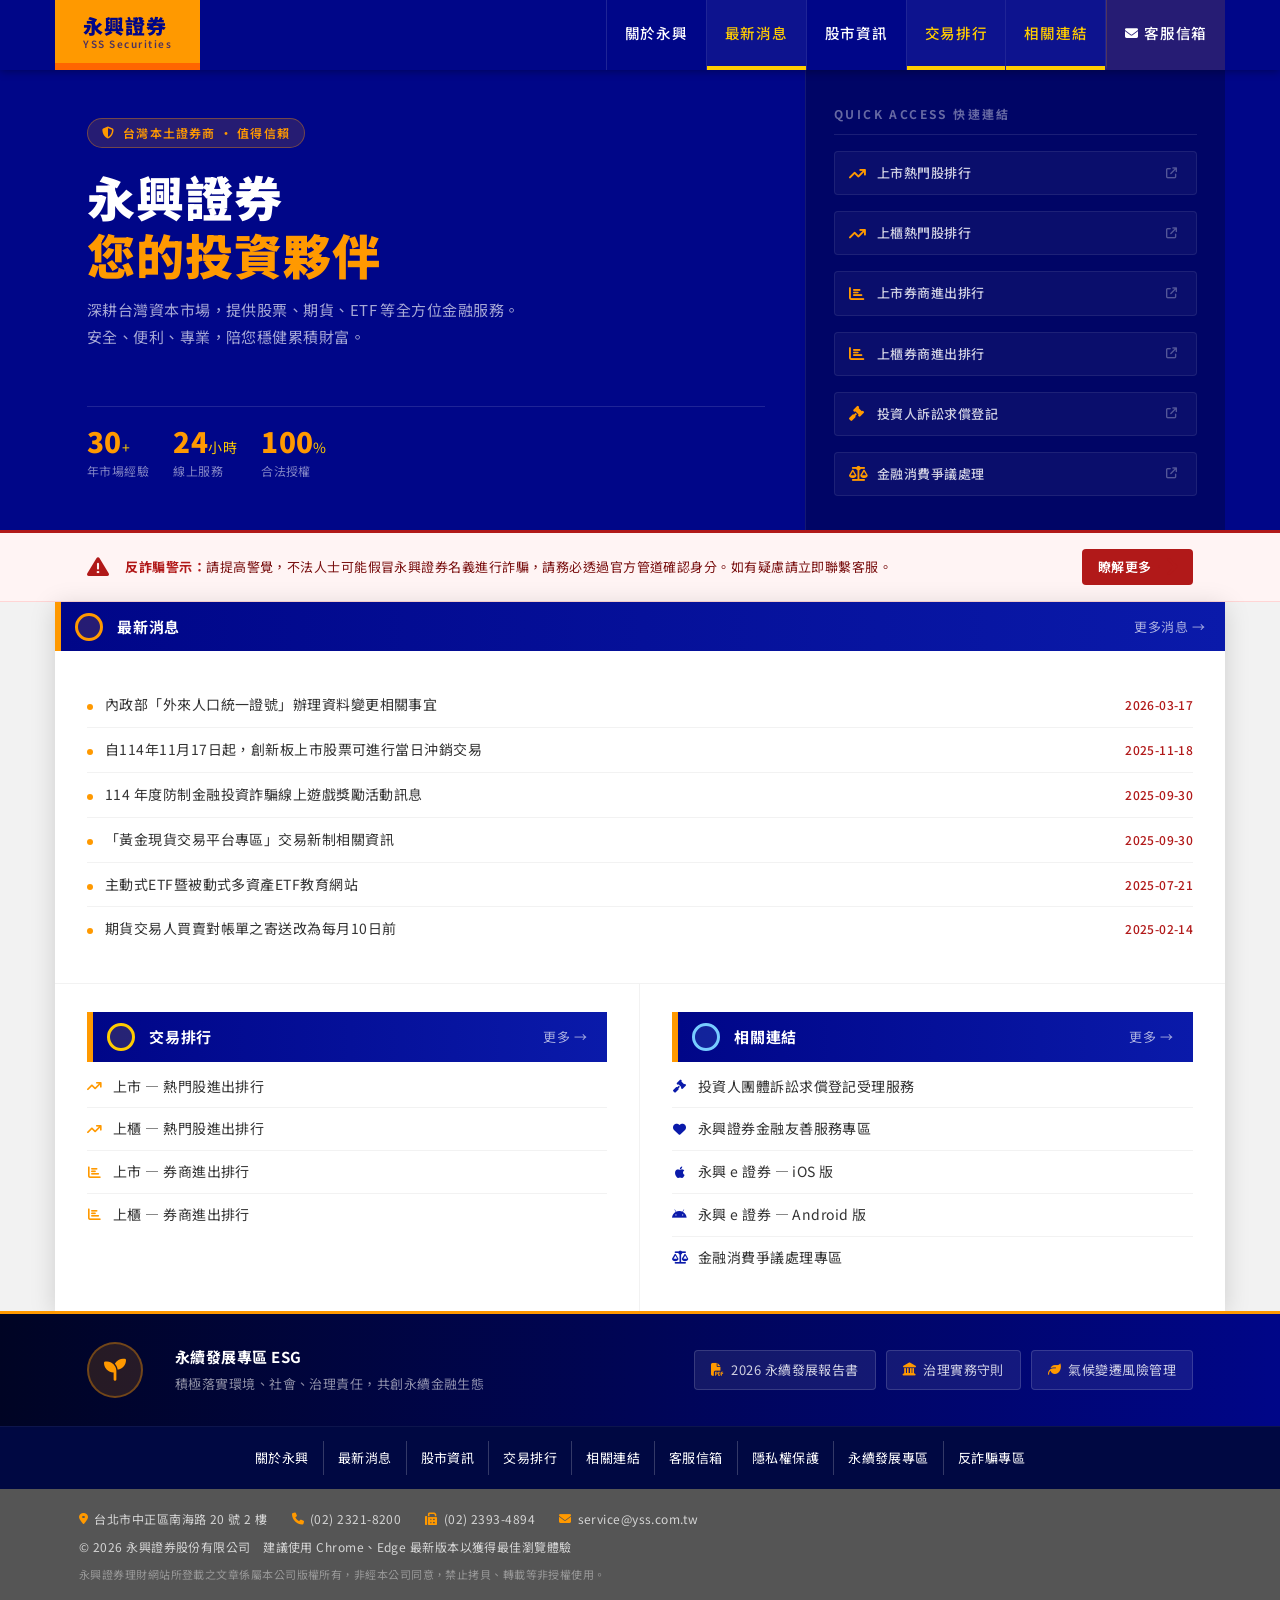
==== commit e9663126: "style: 改回原網站配色風格(深藍+橘黃)，新增裝置偵測App下載按鈕(iOS/Android/桌機各顯示不同)" ====
--- a/index.html
+++ b/index.html
@@ -3,15 +3,15 @@
 <head>
   <meta charset="UTF-8">
   <meta name="viewport" content="width=device-width, initial-scale=1.0">
-  <meta name="description" content="永興證券 — 您值得信賴的投資夥伴。提供股票、期貨、基金等完整金融服務，為您的財富保駕護航。">
-  <meta name="keywords" content="永興證券,YSS,股票交易,期貨,證券開戶,台灣股市">
+  <meta name="description" content="永興證券 — 提供股票、期貨、基金等完整金融服務，為您的財富保駕護航。台北市中正區南海路20號2樓，服務電話(02)2321-8200。">
+  <meta name="keywords" content="永興證券,YSS,股票交易,期貨,證券開戶,台灣股市,e證券">
   <meta property="og:title" content="永興證券 | 永興 e 證券">
   <meta property="og:description" content="永興證券 — 您值得信賴的投資夥伴">
   <meta property="og:type" content="website">
   <title>永興證券 | 永興 e 證券</title>
   <link rel="preconnect" href="https://fonts.googleapis.com">
   <link rel="preconnect" href="https://fonts.gstatic.com" crossorigin>
-  <link href="https://fonts.googleapis.com/css2?family=Noto+Sans+TC:wght@300;400;500;600;700;900&family=Inter:wght@300;400;500;600;700;800&display=swap" rel="stylesheet">
+  <link href="https://fonts.googleapis.com/css2?family=Noto+Sans+TC:wght@300;400;500;700;900&family=Roboto:wght@300;400;500;700&display=swap" rel="stylesheet">
   <link rel="stylesheet" href="https://cdnjs.cloudflare.com/ajax/libs/font-awesome/6.5.0/css/all.min.css">
   <link rel="stylesheet" href="style.css">
 </head>
@@ -19,567 +19,348 @@
 
   <!-- ===== NAVBAR ===== -->
   <nav class="navbar" id="navbar">
-    <div class="nav-container">
+    <div class="nav-inner">
       <a href="index.html" class="nav-logo" id="nav-logo-link">
-        <div class="logo-icon">
-          <span class="logo-char">永</span>
-        </div>
-        <div class="logo-text">
+        <div class="logo-text-wrap">
           <span class="logo-main">永興證券</span>
           <span class="logo-sub">YSS Securities</span>
         </div>
       </a>
-      <ul class="nav-links" id="nav-links">
-        <li><a href="about.html" class="nav-link" id="nav-about">關於永興</a></li>
-        <li><a href="news.html" class="nav-link" id="nav-news">最新消息</a></li>
-        <li><a href="https://www.twse.com.tw/zh/trading/historical/mi-stock20.html" target="_blank" class="nav-link" id="nav-stock">股市資訊</a></li>
-        <li><a href="trade-ranking.html" class="nav-link" id="nav-trade">交易排行</a></li>
-        <li><a href="links.html" class="nav-link" id="nav-links-page">相關連結</a></li>
-        <li><a href="mailto:service@yss.com.tw" class="nav-link nav-cta" id="nav-contact">
-          <i class="fas fa-envelope"></i> 客服信箱
-        </a></li>
-      </ul>
-      <button class="nav-toggle" id="nav-toggle" aria-label="Toggle navigation">
+      <div class="nav-links" id="nav-links-desktop">
+        <div class="nav-divider"></div>
+        <a href="about.html"   class="nav-link" id="nav-about">關於永興</a>
+        <div class="nav-divider"></div>
+        <a href="news.html"    class="nav-link active" id="nav-news">最新消息</a>
+        <div class="nav-divider"></div>
+        <a href="https://www.twse.com.tw/zh/trading/historical/mi-stock20.html" target="_blank" class="nav-link" id="nav-stock">股市資訊</a>
+        <div class="nav-divider"></div>
+        <a href="index.html#trade-section" class="nav-link" id="nav-trade">交易排行</a>
+        <div class="nav-divider"></div>
+        <a href="index.html#links-section" class="nav-link" id="nav-links-page">相關連結</a>
+        <div class="nav-divider"></div>
+        <a href="mailto:service@yss.com.tw" class="nav-link nav-contact" id="nav-contact">
+          <i class="fas fa-envelope" style="font-size:13px;margin-right:5px"></i>客服信箱
+        </a>
+      </div>
+      <button class="nav-toggle" id="nav-toggle" aria-label="開啟選單" aria-expanded="false">
         <span></span><span></span><span></span>
       </button>
     </div>
+    <!-- Mobile drawer -->
+    <div class="mobile-drawer" id="mobile-drawer">
+      <a href="about.html"   id="mob-about">關於永興</a>
+      <a href="news.html"    id="mob-news">最新消息</a>
+      <a href="https://www.twse.com.tw" target="_blank" id="mob-stock">股市資訊</a>
+      <a href="index.html#trade-section" id="mob-trade">交易排行</a>
+      <a href="index.html#links-section" id="mob-links">相關連結</a>
+      <a href="mailto:service@yss.com.tw" id="mob-contact">客服信箱</a>
+      <a href="privacy.html"  id="mob-privacy">隱私權保護</a>
+      <a href="develop.html"  id="mob-develop">永續發展專區</a>
+      <a href="antifraud.html" id="mob-antifraud">反詐騙專區</a>
+    </div>
   </nav>
-
-  <!-- ===== MOBILE MENU ===== -->
-  <div class="mobile-menu" id="mobile-menu">
-    <ul>
-      <li><a href="about.html" id="mob-about">關於永興</a></li>
-      <li><a href="news.html" id="mob-news">最新消息</a></li>
-      <li><a href="https://www.twse.com.tw" target="_blank" id="mob-stock">股市資訊</a></li>
-      <li><a href="trade-ranking.html" id="mob-trade">交易排行</a></li>
-      <li><a href="links.html" id="mob-links">相關連結</a></li>
-      <li><a href="mailto:service@yss.com.tw" id="mob-contact">客服信箱</a></li>
-      <li><a href="privacy.html" id="mob-privacy">隱私權保護</a></li>
-      <li><a href="develop.html" id="mob-develop">永續發展專區</a></li>
-      <li><a href="antifraud.html" id="mob-antifraud">反詐騙專區</a></li>
-    </ul>
-  </div>
 
   <!-- ===== HERO ===== -->
   <section class="hero" id="hero">
-    <canvas id="particle-canvas"></canvas>
-    <div class="hero-bg-image"></div>
-    <div class="hero-overlay"></div>
-    <div class="hero-content">
-      <div class="hero-badge">
-        <i class="fas fa-shield-halved"></i>
-        <span>安全可靠的金融夥伴</span>
-      </div>
-      <h1 class="hero-title">
-        <span class="hero-title-line1">永興證券</span>
-        <span class="hero-title-line2">您值得信賴的<br>投資夥伴</span>
-      </h1>
-      <p class="hero-desc">
-        深耕台灣資本市場數十年，提供股票、期貨、基金等全方位金融服務<br>
-        讓您的財富穩健增值，每一步都有我們陪伴
-      </p>
-      <div class="hero-actions">
-        <a href="about.html" class="btn-primary" id="hero-btn-open">
-          <i class="fas fa-user-plus"></i> 了解更多
-        </a>
-        <a href="https://apps.apple.com/tw/app/%E6%B0%B8%E8%88%88e%E8%AD%89%E5%88%B8/id1020553624" target="_blank" class="btn-secondary" id="hero-btn-app">
-          <i class="fas fa-mobile-screen"></i> 下載 APP
-        </a>
-      </div>
-      <div class="hero-stats">
-        <div class="hero-stat">
-          <span class="stat-num" data-target="30">0</span><span class="stat-unit">+</span>
-          <span class="stat-label">年市場經驗</span>
-        </div>
-        <div class="hero-stat-divider"></div>
-        <div class="hero-stat">
-          <span class="stat-num" data-target="10">0</span><span class="stat-unit">萬+</span>
-          <span class="stat-label">客戶信任</span>
-        </div>
-        <div class="hero-stat-divider"></div>
-        <div class="hero-stat">
-          <span class="stat-num" data-target="24">0</span><span class="stat-unit">小時</span>
-          <span class="stat-label">線上服務</span>
-        </div>
-      </div>
-    </div>
-    <div class="hero-scroll-indicator" id="hero-scroll">
-      <span>向下探索</span>
-      <div class="scroll-line"></div>
+    <div class="hero-inner">
+      <!-- Left: main content -->
+      <div class="hero-content">
+        <div class="hero-eyebrow">
+          <i class="fas fa-shield-halved"></i> 台灣本土證券商 · 值得信賴
+        </div>
+        <h1 class="hero-title">
+          永興證券<br>
+          <span>您的投資夥伴</span>
+        </h1>
+        <p class="hero-desc">
+          深耕台灣資本市場，提供股票、期貨、ETF 等全方位金融服務。<br>
+          安全、便利、專業，陪您穩健累積財富。
+        </p>
+
+        <!-- App download buttons（JS 依裝置控制顯示） -->
+        <div class="hero-app-btns" id="app-btn-group">
+          <!-- iOS 按鈕 -->
+          <a href="https://apps.apple.com/tw/app/%E6%B0%B8%E8%88%88e%E8%AD%89%E5%88%B8/id1020553624"
+             target="_blank"
+             class="app-btn app-btn-ios"
+             id="btn-ios"
+             style="display:none">
+            <i class="fab fa-apple btn-icon"></i>
+            <div class="btn-label">
+              <small>下載於</small>
+              App Store
+            </div>
+          </a>
+          <!-- Android 按鈕 -->
+          <a href="https://play.google.com/store/apps/details?id=com.yungshin.securities.mBroker"
+             target="_blank"
+             class="app-btn app-btn-android"
+             id="btn-android"
+             style="display:none">
+            <i class="fab fa-google-play btn-icon"></i>
+            <div class="btn-label">
+              <small>下載於</small>
+              Google Play
+            </div>
+          </a>
+        </div>
+
+        <div class="hero-stats">
+          <div class="hero-stat">
+            <span class="num" data-target="30">0</span><span class="unit">+</span>
+            <div class="lbl">年市場經驗</div>
+          </div>
+          <div class="hero-stat">
+            <span class="num" data-target="24">0</span><span class="unit">小時</span>
+            <div class="lbl">線上服務</div>
+          </div>
+          <div class="hero-stat">
+            <span class="num" data-target="100">0</span><span class="unit">%</span>
+            <div class="lbl">合法授權</div>
+          </div>
+        </div>
+      </div>
+
+      <!-- Right: quick links panel -->
+      <div class="hero-panel">
+        <div class="hero-panel-title">QUICK ACCESS 快速連結</div>
+        <a href="https://www.twse.com.tw/zh/trading/historical/mi-stock20.html" target="_blank" class="hero-quick-link" id="ql-twse">
+          <i class="fas fa-arrow-trend-up"></i>
+          上市熱門股排行
+          <i class="fas fa-external-link link-arrow"></i>
+        </a>
+        <a href="https://www.tpex.org.tw/zh-tw/mainboard/trading/historical/rank-volume/day.html" target="_blank" class="hero-quick-link" id="ql-tpex">
+          <i class="fas fa-arrow-trend-up"></i>
+          上櫃熱門股排行
+          <i class="fas fa-external-link link-arrow"></i>
+        </a>
+        <a href="https://bsr.twse.com.tw/bshtm/" target="_blank" class="hero-quick-link" id="ql-broker">
+          <i class="fas fa-chart-bar"></i>
+          上市券商進出排行
+          <i class="fas fa-external-link link-arrow"></i>
+        </a>
+        <a href="https://www.tpex.org.tw/zh-tw/mainboard/trading/realtime/broker-vol.html" target="_blank" class="hero-quick-link" id="ql-tpex-broker">
+          <i class="fas fa-chart-bar"></i>
+          上櫃券商進出排行
+          <i class="fas fa-external-link link-arrow"></i>
+        </a>
+        <a href="https://front.sfipc.org.tw/?language=zhTW" target="_blank" class="hero-quick-link" id="ql-sfipc">
+          <i class="fas fa-gavel"></i>
+          投資人訴訟求償登記
+          <i class="fas fa-external-link link-arrow"></i>
+        </a>
+        <a href="https://www.foi.org.tw/index.html" target="_blank" class="hero-quick-link" id="ql-foi">
+          <i class="fas fa-scale-balanced"></i>
+          金融消費爭議處理
+          <i class="fas fa-external-link link-arrow"></i>
+        </a>
+      </div>
     </div>
   </section>
 
-  <!-- ===== QUICK ACCESS CARDS ===== -->
-  <section class="quick-access" id="quick-access">
-    <div class="container">
-      <div class="quick-grid">
-        <a href="https://apps.apple.com/tw/app/%E6%B0%B8%E8%88%88e%E8%AD%89%E5%88%B8/id1020553624" target="_blank" class="quick-card" id="quick-ios">
-          <div class="quick-icon">
+  <!-- ===== ANTIFRAUD STRIP ===== -->
+  <div class="antifraud-strip" id="antifraud-strip">
+    <div class="antifraud-inner">
+      <i class="fas fa-triangle-exclamation"></i>
+      <p><strong>反詐騙警示：</strong>請提高警覺，不法人士可能假冒永興證券名義進行詐騙，請務必透過官方管道確認身分。如有疑慮請立即聯繫客服。</p>
+      <a href="https://www.yss.com.tw/antifraud.php" target="_blank" class="antifraud-btn" id="antifraud-btn">
+        瞭解更多 <i class="fas fa-arrow-right"></i>
+      </a>
+    </div>
+  </div>
+
+  <!-- ===== MAIN CONTENT ===== -->
+  <main class="main-content" id="main-content">
+
+    <!-- News Section -->
+    <section id="news-section">
+      <div class="section-title-bar news">
+        <h2>最新消息</h2>
+        <a href="news.html" class="more-link" id="news-more-link">更多消息 →</a>
+      </div>
+      <div class="news-section">
+        <ul class="news-list">
+          <li class="news-item fade-up">
+            <div class="news-dot"></div>
+            <a href="https://www.yss.com.tw/news-detail.php?id=73" target="_blank" class="news-title-text" id="news-1">
+              內政部「外來人口統一證號」辦理資料變更相關事宜
+            </a>
+            <span class="news-date">2026-03-17</span>
+          </li>
+          <li class="news-item fade-up d1">
+            <div class="news-dot"></div>
+            <a href="https://www.yss.com.tw/news-detail.php?id=72" target="_blank" class="news-title-text" id="news-2">
+              自114年11月17日起，創新板上市股票可進行當日沖銷交易
+            </a>
+            <span class="news-date">2025-11-18</span>
+          </li>
+          <li class="news-item fade-up d2">
+            <div class="news-dot"></div>
+            <a href="https://www.yss.com.tw/news-detail.php?id=70" target="_blank" class="news-title-text" id="news-3">
+              114 年度防制金融投資詐騙線上遊戲獎勵活動訊息
+            </a>
+            <span class="news-date">2025-09-30</span>
+          </li>
+          <li class="news-item fade-up d1">
+            <div class="news-dot"></div>
+            <a href="https://www.yss.com.tw/news-detail.php?id=71" target="_blank" class="news-title-text" id="news-4">
+              「黃金現貨交易平台專區」交易新制相關資訊
+            </a>
+            <span class="news-date">2025-09-30</span>
+          </li>
+          <li class="news-item fade-up d2">
+            <div class="news-dot"></div>
+            <a href="https://www.yss.com.tw/news-detail.php?id=68" target="_blank" class="news-title-text" id="news-5">
+              主動式ETF暨被動式多資產ETF教育網站
+            </a>
+            <span class="news-date">2025-07-21</span>
+          </li>
+          <li class="news-item fade-up d3">
+            <div class="news-dot"></div>
+            <a href="https://www.yss.com.tw/news-detail.php?id=67" target="_blank" class="news-title-text" id="news-6">
+              期貨交易人買賣對帳單之寄送改為每月10日前
+            </a>
+            <span class="news-date">2025-02-14</span>
+          </li>
+        </ul>
+      </div>
+    </section>
+
+    <!-- Trade Ranking + Related Links -->
+    <div class="two-col">
+      <!-- Trade Ranking -->
+      <section class="col-box" id="trade-section">
+        <div class="section-title-bar ranking">
+          <h2>交易排行</h2>
+          <a href="https://bsr.twse.com.tw/bshtm/" target="_blank" class="more-link" id="trade-more-link">更多 →</a>
+        </div>
+        <ul class="info-list">
+          <li class="info-item fade-up">
+            <i class="fas fa-arrow-trend-up"></i>
+            <a href="https://www.twse.com.tw/zh/trading/historical/mi-stock20.html" target="_blank" id="rank-1">
+              上市 — 熱門股進出排行
+            </a>
+          </li>
+          <li class="info-item fade-up d1">
+            <i class="fas fa-arrow-trend-up"></i>
+            <a href="https://www.tpex.org.tw/zh-tw/mainboard/trading/historical/rank-volume/day.html" target="_blank" id="rank-2">
+              上櫃 — 熱門股進出排行
+            </a>
+          </li>
+          <li class="info-item fade-up d2">
+            <i class="fas fa-chart-bar"></i>
+            <a href="https://bsr.twse.com.tw/bshtm/" target="_blank" id="rank-3">
+              上市 — 券商進出排行
+            </a>
+          </li>
+          <li class="info-item fade-up d3">
+            <i class="fas fa-chart-bar"></i>
+            <a href="https://www.tpex.org.tw/zh-tw/mainboard/trading/realtime/broker-vol.html" target="_blank" id="rank-4">
+              上櫃 — 券商進出排行
+            </a>
+          </li>
+        </ul>
+      </section>
+
+      <!-- Related Links -->
+      <section class="col-box links-col" id="links-section">
+        <div class="section-title-bar links">
+          <h2>相關連結</h2>
+          <a href="https://www.yss.com.tw/links.php" target="_blank" class="more-link" id="links-more-link">更多 →</a>
+        </div>
+        <ul class="info-list">
+          <li class="info-item fade-up">
+            <i class="fas fa-gavel"></i>
+            <a href="https://front.sfipc.org.tw/?language=zhTW" target="_blank" id="link-1">
+              投資人團體訴訟求償登記受理服務
+            </a>
+          </li>
+          <li class="info-item fade-up d1">
+            <i class="fas fa-heart"></i>
+            <a href="https://www.yss.com.tw/news-detail.php?id=15" target="_blank" id="link-2">
+              永興證券金融友善服務專區
+            </a>
+          </li>
+          <li class="info-item fade-up d2">
             <i class="fab fa-apple"></i>
+            <a href="https://apps.apple.com/tw/app/%E6%B0%B8%E8%88%88e%E8%AD%89%E5%88%B8/id1020553624" target="_blank" id="link-3">
+              永興 e 證券 — iOS 版
+            </a>
+          </li>
+          <li class="info-item fade-up d3">
+            <i class="fab fa-android"></i>
+            <a href="https://play.google.com/store/apps/details?id=com.yungshin.securities.mBroker" target="_blank" id="link-4">
+              永興 e 證券 — Android 版
+            </a>
+          </li>
+          <li class="info-item fade-up d1">
+            <i class="fas fa-scale-balanced"></i>
+            <a href="https://www.foi.org.tw/index.html" target="_blank" id="link-5">
+              金融消費爭議處理專區
+            </a>
+          </li>
+        </ul>
+      </section>
+    </div>
+
+  </main>
+
+  <!-- ===== SUSTAINABILITY STRIP ===== -->
+  <div class="sustain-strip" id="sustain-strip">
+    <div class="sustain-inner">
+      <div class="sustain-icon">
+        <i class="fas fa-seedling"></i>
+      </div>
+      <div class="sustain-content">
+        <h3>永續發展專區 ESG</h3>
+        <p>積極落實環境、社會、治理責任，共創永續金融生態</p>
+      </div>
+      <div class="sustain-links-row">
+        <a href="https://www.yss.com.tw/upload/20260225131413.pdf" target="_blank" class="sustain-btn" id="sustain-report">
+          <i class="fas fa-file-pdf"></i> 2026 永續發展報告書
+        </a>
+        <a href="https://www.yss.com.tw/develop-detail.php?id=18" target="_blank" class="sustain-btn" id="sustain-governance">
+          <i class="fas fa-landmark"></i> 治理實務守則
+        </a>
+        <a href="https://www.yss.com.tw/develop-detail.php?id=19" target="_blank" class="sustain-btn" id="sustain-climate">
+          <i class="fas fa-leaf"></i> 氣候變遷風險管理
+        </a>
+      </div>
+    </div>
+  </div>
+
+  <!-- ===== FOOTER ===== -->
+  <footer id="footer">
+    <nav class="footer-nav">
+      <div class="footer-nav-inner">
+        <a href="about.html"    class="footer-nav-link" id="footer-about">關於永興</a>
+        <a href="news.html"     class="footer-nav-link" id="footer-news">最新消息</a>
+        <a href="https://www.twse.com.tw" target="_blank" class="footer-nav-link" id="footer-stock">股市資訊</a>
+        <a href="index.html#trade-section" class="footer-nav-link" id="footer-trade">交易排行</a>
+        <a href="index.html#links-section" class="footer-nav-link" id="footer-links">相關連結</a>
+        <a href="mailto:service@yss.com.tw" class="footer-nav-link" id="footer-contact">客服信箱</a>
+        <a href="privacy.html"  class="footer-nav-link" id="footer-privacy">隱私權保護</a>
+        <a href="develop.html"  class="footer-nav-link" id="footer-develop">永續發展專區</a>
+        <a href="antifraud.html" class="footer-nav-link" id="footer-antifraud">反詐騙專區</a>
+      </div>
+    </nav>
+    <div class="footer-copyright">
+      <div class="footer-copyright-inner">
+        <div class="contact-row">
+          <div class="contact-item"><i class="fas fa-location-dot"></i> 台北市中正區南海路 20 號 2 樓</div>
+          <div class="contact-item"><i class="fas fa-phone"></i> (02) 2321-8200</div>
+          <div class="contact-item"><i class="fas fa-fax"></i> (02) 2393-4894</div>
+          <div class="contact-item"><i class="fas fa-envelope"></i>
+            <a href="mailto:service@yss.com.tw" id="footer-email">service@yss.com.tw</a>
           </div>
-          <div class="quick-info">
-            <h3>永興 e 證券</h3>
-            <p>iOS App Store</p>
-          </div>
-          <i class="fas fa-arrow-right quick-arrow"></i>
-        </a>
-        <a href="https://play.google.com/store/apps/details?id=com.yungshin.securities.mBroker" target="_blank" class="quick-card" id="quick-android">
-          <div class="quick-icon">
-            <i class="fab fa-google-play"></i>
-          </div>
-          <div class="quick-info">
-            <h3>永興 e 證券</h3>
-            <p>Android Google Play</p>
-          </div>
-          <i class="fas fa-arrow-right quick-arrow"></i>
-        </a>
-        <a href="https://www.twse.com.tw/zh/trading/historical/mi-stock20.html" target="_blank" class="quick-card" id="quick-twse">
-          <div class="quick-icon">
-            <i class="fas fa-chart-line"></i>
-          </div>
-          <div class="quick-info">
-            <h3>上市熱門股</h3>
-            <p>進出排行榜</p>
-          </div>
-          <i class="fas fa-arrow-right quick-arrow"></i>
-        </a>
-        <a href="https://bsr.twse.com.tw/bshtm/" target="_blank" class="quick-card" id="quick-broker">
-          <div class="quick-icon">
-            <i class="fas fa-building-columns"></i>
-          </div>
-          <div class="quick-info">
-            <h3>券商進出排行</h3>
-            <p>即時市場數據</p>
-          </div>
-          <i class="fas fa-arrow-right quick-arrow"></i>
-        </a>
-      </div>
-    </div>
-  </section>
-
-  <!-- ===== NEWS SECTION ===== -->
-  <section class="news-section section" id="news-section">
-    <div class="container">
-      <div class="section-header">
-        <div class="section-tag">NEWS</div>
-        <h2 class="section-title">最新消息</h2>
-        <p class="section-sub">掌握最新金融法規與市場資訊</p>
-        <a href="news.html" class="section-more" id="news-more-link">
-          查看全部 <i class="fas fa-arrow-right"></i>
-        </a>
-      </div>
-      <div class="news-grid">
-        <article class="news-card featured" id="news-card-1">
-          <div class="news-meta">
-            <span class="news-date"><i class="fas fa-calendar"></i> 2026-03-17</span>
-            <span class="news-badge">重要公告</span>
-          </div>
-          <h3 class="news-title">
-            <a href="https://www.yss.com.tw/news-detail.php?id=73" target="_blank">
-              內政部「外來人口統一證號」辦理資料變更相關事宜
-            </a>
-          </h3>
-          <p class="news-excerpt">配合內政部移民署辦理外來人口統一證號整合作業，相關客戶需辦理資料變更，請詳閱公告內容...</p>
-          <a href="https://www.yss.com.tw/news-detail.php?id=73" target="_blank" class="news-read-more">
-            閱讀全文 <i class="fas fa-arrow-right"></i>
-          </a>
-        </article>
-        <article class="news-card" id="news-card-2">
-          <div class="news-meta">
-            <span class="news-date"><i class="fas fa-calendar"></i> 2025-11-18</span>
-            <span class="news-badge new">新規定</span>
-          </div>
-          <h3 class="news-title">
-            <a href="https://www.yss.com.tw/news-detail.php?id=72" target="_blank">
-              自114年11月17日起，創新板上市股票可進行當日沖銷交易
-            </a>
-          </h3>
-          <a href="https://www.yss.com.tw/news-detail.php?id=72" target="_blank" class="news-read-more">
-            閱讀全文 <i class="fas fa-arrow-right"></i>
-          </a>
-        </article>
-        <article class="news-card" id="news-card-3">
-          <div class="news-meta">
-            <span class="news-date"><i class="fas fa-calendar"></i> 2025-09-30</span>
-            <span class="news-badge">活動資訊</span>
-          </div>
-          <h3 class="news-title">
-            <a href="https://www.yss.com.tw/news-detail.php?id=70" target="_blank">
-              114 年度防制金融投資詐騙線上遊戲獎勵活動訊息
-            </a>
-          </h3>
-          <a href="https://www.yss.com.tw/news-detail.php?id=70" target="_blank" class="news-read-more">
-            閱讀全文 <i class="fas fa-arrow-right"></i>
-          </a>
-        </article>
-        <article class="news-card" id="news-card-4">
-          <div class="news-meta">
-            <span class="news-date"><i class="fas fa-calendar"></i> 2025-09-30</span>
-            <span class="news-badge">交易資訊</span>
-          </div>
-          <h3 class="news-title">
-            <a href="https://www.yss.com.tw/news-detail.php?id=71" target="_blank">
-              「黃金現貨交易平台專區」交易新制相關資訊
-            </a>
-          </h3>
-          <a href="https://www.yss.com.tw/news-detail.php?id=71" target="_blank" class="news-read-more">
-            閱讀全文 <i class="fas fa-arrow-right"></i>
-          </a>
-        </article>
-        <article class="news-card" id="news-card-5">
-          <div class="news-meta">
-            <span class="news-date"><i class="fas fa-calendar"></i> 2025-07-21</span>
-            <span class="news-badge">教育資源</span>
-          </div>
-          <h3 class="news-title">
-            <a href="https://www.yss.com.tw/news-detail.php?id=68" target="_blank">
-              主動式ETF暨被動式多資產ETF教育網站
-            </a>
-          </h3>
-          <a href="https://www.yss.com.tw/news-detail.php?id=68" target="_blank" class="news-read-more">
-            閱讀全文 <i class="fas fa-arrow-right"></i>
-          </a>
-        </article>
-        <article class="news-card" id="news-card-6">
-          <div class="news-meta">
-            <span class="news-date"><i class="fas fa-calendar"></i> 2025-02-14</span>
-            <span class="news-badge">作業調整</span>
-          </div>
-          <h3 class="news-title">
-            <a href="https://www.yss.com.tw/news-detail.php?id=67" target="_blank">
-              期貨交易人買賣對帳單之寄送改為每月10日前
-            </a>
-          </h3>
-          <a href="https://www.yss.com.tw/news-detail.php?id=67" target="_blank" class="news-read-more">
-            閱讀全文 <i class="fas fa-arrow-right"></i>
-          </a>
-        </article>
-      </div>
-    </div>
-  </section>
-
-  <!-- ===== TRADE RANKING & LINKS ===== -->
-  <section class="info-section section" id="info-section">
-    <div class="container">
-      <div class="info-grid">
-
-        <!-- Trade Ranking -->
-        <div class="info-card" id="trade-ranking-card">
-          <div class="info-card-header">
-            <div class="info-icon">
-              <i class="fas fa-ranking-star"></i>
-            </div>
-            <div>
-              <div class="section-tag small">RANKING</div>
-              <h2 class="info-card-title">交易排行</h2>
-            </div>
-            <a href="https://bsr.twse.com.tw/bshtm/" target="_blank" class="info-more">查看更多 →</a>
-          </div>
-          <ul class="info-list" id="trade-ranking-list">
-            <li class="info-list-item">
-              <span class="info-rank">01</span>
-              <div class="info-list-content">
-                <a href="https://www.twse.com.tw/zh/trading/historical/mi-stock20.html" target="_blank" id="rank-link-1">
-                  <i class="fas fa-arrow-trend-up"></i> 上市 — 熱門股進出排行
-                </a>
-              </div>
-            </li>
-            <li class="info-list-item">
-              <span class="info-rank">02</span>
-              <div class="info-list-content">
-                <a href="https://www.tpex.org.tw/zh-tw/mainboard/trading/historical/rank-volume/day.html" target="_blank" id="rank-link-2">
-                  <i class="fas fa-arrow-trend-up"></i> 上櫃 — 熱門股進出排行
-                </a>
-              </div>
-            </li>
-            <li class="info-list-item">
-              <span class="info-rank">03</span>
-              <div class="info-list-content">
-                <a href="https://bsr.twse.com.tw/bshtm/" target="_blank" id="rank-link-3">
-                  <i class="fas fa-chart-bar"></i> 上市 — 券商進出排行
-                </a>
-              </div>
-            </li>
-            <li class="info-list-item">
-              <span class="info-rank">04</span>
-              <div class="info-list-content">
-                <a href="https://www.tpex.org.tw/zh-tw/mainboard/trading/realtime/broker-vol.html" target="_blank" id="rank-link-4">
-                  <i class="fas fa-chart-bar"></i> 上櫃 — 券商進出排行
-                </a>
-              </div>
-            </li>
-          </ul>
-        </div>
-
-        <!-- Related Links -->
-        <div class="info-card" id="related-links-card">
-          <div class="info-card-header">
-            <div class="info-icon">
-              <i class="fas fa-link"></i>
-            </div>
-            <div>
-              <div class="section-tag small">LINKS</div>
-              <h2 class="info-card-title">相關連結</h2>
-            </div>
-            <a href="links.html" class="info-more">查看更多 →</a>
-          </div>
-          <ul class="info-list" id="related-links-list">
-            <li class="info-list-item">
-              <span class="info-rank link-icon"><i class="fas fa-gavel"></i></span>
-              <div class="info-list-content">
-                <a href="https://front.sfipc.org.tw/?language=zhTW" target="_blank" id="rel-link-1">
-                  投資人團體訴訟求償登記受理服務
-                </a>
-              </div>
-            </li>
-            <li class="info-list-item">
-              <span class="info-rank link-icon"><i class="fas fa-heart"></i></span>
-              <div class="info-list-content">
-                <a href="https://www.yss.com.tw/news-detail.php?id=15" target="_blank" id="rel-link-2">
-                  永興證券金融友善服務專區
-                </a>
-              </div>
-            </li>
-            <li class="info-list-item">
-              <span class="info-rank link-icon"><i class="fab fa-apple"></i></span>
-              <div class="info-list-content">
-                <a href="https://apps.apple.com/tw/app/%E6%B0%B8%E8%88%88e%E8%AD%89%E5%88%B8/id1020553624" target="_blank" id="rel-link-3">
-                  永興 e 證券 — iOS 版
-                </a>
-              </div>
-            </li>
-            <li class="info-list-item">
-              <span class="info-rank link-icon"><i class="fab fa-android"></i></span>
-              <div class="info-list-content">
-                <a href="https://play.google.com/store/apps/details?id=com.yungshin.securities.mBroker" target="_blank" id="rel-link-4">
-                  永興 e 證券 — Android 版
-                </a>
-              </div>
-            </li>
-            <li class="info-list-item">
-              <span class="info-rank link-icon"><i class="fas fa-scale-balanced"></i></span>
-              <div class="info-list-content">
-                <a href="https://www.foi.org.tw/index.html" target="_blank" id="rel-link-5">
-                  金融消費爭議處理專區
-                </a>
-              </div>
-            </li>
-          </ul>
-        </div>
-
-      </div>
-    </div>
-  </section>
-
-  <!-- ===== SERVICES SECTION ===== -->
-  <section class="services-section section" id="services-section">
-    <div class="container">
-      <div class="section-header centered">
-        <div class="section-tag">SERVICES</div>
-        <h2 class="section-title">我們的服務</h2>
-        <p class="section-sub">全方位金融服務，滿足您的投資需求</p>
-      </div>
-      <div class="services-grid">
-        <div class="service-card" id="service-stock">
-          <div class="service-icon-wrap">
-            <i class="fas fa-chart-candlestick"></i>
-          </div>
-          <h3>股票交易</h3>
-          <p>上市、上櫃、興櫃股票，提供即時行情與便捷的線上下單服務</p>
-        </div>
-        <div class="service-card" id="service-futures">
-          <div class="service-icon-wrap">
-            <i class="fas fa-chart-area"></i>
-          </div>
-          <h3>期貨交易</h3>
-          <p>台指期、小台指、股票期貨等多元期貨商品，靈活操作策略</p>
-        </div>
-        <div class="service-card" id="service-etf">
-          <div class="service-icon-wrap">
-            <i class="fas fa-layer-group"></i>
-          </div>
-          <h3>ETF 投資</h3>
-          <p>主動式與被動式 ETF，分散風險，穩健累積資產</p>
-        </div>
-        <div class="service-card" id="service-mobile">
-          <div class="service-icon-wrap">
-            <i class="fas fa-mobile-screen-button"></i>
-          </div>
-          <h3>行動交易</h3>
-          <p>永興 e 證券 APP，隨時隨地掌握市場，輕鬆管理您的投資組合</p>
-        </div>
-        <div class="service-card" id="service-research">
-          <div class="service-icon-wrap">
-            <i class="fas fa-magnifying-glass-chart"></i>
-          </div>
-          <h3>市場研究</h3>
-          <p>專業研究報告與市場分析，助您做出更明智的投資決策</p>
-        </div>
-        <div class="service-card" id="service-support">
-          <div class="service-icon-wrap">
-            <i class="fas fa-headset"></i>
-          </div>
-          <h3>客戶服務</h3>
-          <p>專業客服團隊全天候服務，解答您的疑問，保障您的權益</p>
-        </div>
-      </div>
-    </div>
-  </section>
-
-  <!-- ===== SUSTAINABILITY ===== -->
-  <section class="sustain-section section" id="sustain-section">
-    <div class="container">
-      <div class="sustain-inner">
-        <div class="sustain-content">
-          <div class="section-tag">ESG</div>
-          <h2 class="section-title light">永續發展專區</h2>
-          <p class="sustain-desc">
-            永興證券致力於企業永續發展，積極落實 ESG 理念，推動環境保護、社會責任與公司治理，共同打造更美好的金融生態。
-          </p>
-          <div class="sustain-links">
-            <a href="https://www.yss.com.tw/upload/20260225131413.pdf" target="_blank" class="sustain-link" id="sustain-report">
-              <i class="fas fa-file-pdf"></i>
-              <div>
-                <strong>2026 永續發展報告書</strong>
-                <span>下載 PDF</span>
-              </div>
-              <i class="fas fa-download sustain-dl"></i>
-            </a>
-            <a href="https://www.yss.com.tw/develop-detail.php?id=18" target="_blank" class="sustain-link" id="sustain-governance">
-              <i class="fas fa-landmark"></i>
-              <div>
-                <strong>永興證券治理實務守則</strong>
-                <span>公司治理文件</span>
-              </div>
-              <i class="fas fa-external-link sustain-dl"></i>
-            </a>
-            <a href="https://www.yss.com.tw/develop-detail.php?id=19" target="_blank" class="sustain-link" id="sustain-climate">
-              <i class="fas fa-leaf"></i>
-              <div>
-                <strong>氣候變遷風險管理</strong>
-                <span>環境責任實踐</span>
-              </div>
-              <i class="fas fa-external-link sustain-dl"></i>
-            </a>
-          </div>
-        </div>
-        <div class="sustain-visual">
-          <div class="sustain-ring">
-            <div class="ring r1"></div>
-            <div class="ring r2"></div>
-            <div class="ring r3"></div>
-            <div class="sustain-center-icon">
-              <i class="fas fa-seedling"></i>
-            </div>
-          </div>
-          <div class="sustain-badges">
-            <div class="sustain-badge" id="badge-e">
-              <span class="badge-letter">E</span>
-              <span class="badge-word">環境</span>
-            </div>
-            <div class="sustain-badge" id="badge-s">
-              <span class="badge-letter">S</span>
-              <span class="badge-word">社會</span>
-            </div>
-            <div class="sustain-badge" id="badge-g">
-              <span class="badge-letter">G</span>
-              <span class="badge-word">治理</span>
-            </div>
-          </div>
-        </div>
-      </div>
-    </div>
-  </section>
-
-  <!-- ===== ANTIFRAUD BANNER ===== -->
-  <section class="antifraud-section" id="antifraud-section">
-    <div class="container">
-      <div class="antifraud-inner">
-        <div class="antifraud-icon">
-          <i class="fas fa-triangle-exclamation"></i>
-        </div>
-        <div class="antifraud-content">
-          <h3>反詐騙專區</h3>
-          <p>請提高警覺！不法人士可能假冒永興證券名義進行詐騙，請務必透過官方管道確認身分。如有疑慮，請立即聯繫我們的客服。</p>
-        </div>
-        <a href="https://www.yss.com.tw/antifraud.php" target="_blank" class="btn-antifraud" id="antifraud-btn">
-          了解更多 <i class="fas fa-arrow-right"></i>
-        </a>
-      </div>
-    </div>
-  </section>
-
-  <!-- ===== FOOTER ===== -->
-  <footer class="footer" id="footer">
-    <div class="container">
-      <div class="footer-grid">
-        <div class="footer-brand">
-          <div class="footer-logo">
-            <div class="logo-icon small">
-              <span class="logo-char">永</span>
-            </div>
-            <div class="logo-text">
-              <span class="logo-main">永興證券</span>
-              <span class="logo-sub">YSS Securities Co., Ltd.</span>
-            </div>
-          </div>
-          <p class="footer-brand-desc">深耕台灣資本市場數十年<br>您值得信賴的投資夥伴</p>
-          <div class="footer-contact">
-            <div class="footer-contact-item">
-              <i class="fas fa-location-dot"></i>
-              <span>台北市中正區南海路 20 號 2 樓</span>
-            </div>
-            <div class="footer-contact-item">
-              <i class="fas fa-phone"></i>
-              <span>(02) 2321-8200</span>
-            </div>
-            <div class="footer-contact-item">
-              <i class="fas fa-fax"></i>
-              <span>(02) 2393-4894</span>
-            </div>
-            <div class="footer-contact-item">
-              <i class="fas fa-envelope"></i>
-              <a href="mailto:service@yss.com.tw">service@yss.com.tw</a>
-            </div>
-          </div>
-        </div>
-        <div class="footer-nav-group">
-          <h4 class="footer-nav-title">關於我們</h4>
-          <ul class="footer-nav-list">
-            <li><a href="about.html" id="footer-about">關於永興</a></li>
-            <li><a href="develop.html" id="footer-develop">永續發展專區</a></li>
-            <li><a href="antifraud.html" id="footer-antifraud">反詐騙專區</a></li>
-            <li><a href="privacy.html" id="footer-privacy">隱私權保護</a></li>
-          </ul>
-        </div>
-        <div class="footer-nav-group">
-          <h4 class="footer-nav-title">投資資訊</h4>
-          <ul class="footer-nav-list">
-            <li><a href="news.html" id="footer-news">最新消息</a></li>
-            <li><a href="https://www.twse.com.tw" target="_blank" id="footer-stock">股市資訊</a></li>
-            <li><a href="trade-ranking.html" id="footer-trade">交易排行</a></li>
-            <li><a href="links.html" id="footer-links">相關連結</a></li>
-          </ul>
-        </div>
-        <div class="footer-nav-group">
-          <h4 class="footer-nav-title">客戶服務</h4>
-          <ul class="footer-nav-list">
-            <li><a href="mailto:service@yss.com.tw" id="footer-email">客服信箱</a></li>
-            <li><a href="https://apps.apple.com/tw/app/%E6%B0%B8%E8%88%88e%E8%AD%89%E5%88%B8/id1020553624" target="_blank" id="footer-ios">下載 iOS APP</a></li>
-            <li><a href="https://play.google.com/store/apps/details?id=com.yungshin.securities.mBroker" target="_blank" id="footer-android">下載 Android APP</a></li>
-            <li><a href="https://www.foi.org.tw/index.html" target="_blank" id="footer-foi">金融消費爭議</a></li>
-          </ul>
-        </div>
-      </div>
-      <div class="footer-bottom">
-        <p>© 2026 永興證券股份有限公司　All Rights Reserved.</p>
-        <p class="footer-legal">本網站所登載之文章係屬本公司版權所有，非經本公司同意，禁止拷貝、轉載等非授權使用。</p>
-        <p class="footer-browser-note">建議使用 Chrome、Edge 最新版本以獲得最佳瀏覽體驗</p>
+        </div>
+        <div>© 2026 永興證券股份有限公司　建議使用 Chrome、Edge 最新版本以獲得最佳瀏覽體驗</div>
+        <div class="legal">永興證券理財網站所登載之文章係屬本公司版權所有，非經本公司同意，禁止拷貝、轉載等非授權使用。</div>
       </div>
     </div>
   </footer>
 
-  <!-- Scroll to top button -->
+  <!-- Scroll to top -->
   <button class="scroll-top" id="scroll-top-btn" aria-label="回到頂部">
     <i class="fas fa-chevron-up"></i>
   </button>
--- a/style.css
+++ b/style.css
@@ -1,1285 +1,725 @@
 /* ========================================================
-   永興證券 YSS — Premium Redesign CSS
-   Design System: FinTech Dark + Gold Accent
-   ======================================================== */
-
-/* --- CSS Variables / Design Tokens --- */
+   永興證券 YSS — 重新設計 CSS
+   風格基準：原網站色系 (#000688 深藍 + #f90 橘黃)
+   改善：現代排版、更佳間距、動畫效果、RWD
+   ======================================================== */
+
+/* --- CSS Variables --- */
 :root {
-  --navy-darkest: #050e1a;
-  --navy-dark:    #0a1628;
-  --navy-mid:     #0d2140;
-  --navy-light:   #122d58;
-  --navy-border:  #1a3a6b;
-
-  --gold:         #d4a843;
-  --gold-light:   #e8c56a;
-  --gold-dark:    #b8893a;
-
-  --accent-blue:  #1e90ff;
-  --accent-cyan:  #00d4ff;
-
-  --text-primary:   #f0f4ff;
-  --text-secondary: #94a3b8;
-  --text-muted:     #64748b;
-
-  --glass-bg:     rgba(13, 33, 64, 0.6);
-  --glass-border: rgba(255,255,255,0.08);
-
-  --radius-sm: 8px;
-  --radius-md: 14px;
-  --radius-lg: 20px;
-  --radius-xl: 30px;
-
-  --shadow-card: 0 4px 30px rgba(0,0,0,0.35);
-  --shadow-glow: 0 0 30px rgba(212,168,67,0.25);
-
-  --transition: all 0.3s cubic-bezier(0.4, 0, 0.2, 1);
-  --transition-slow: all 0.6s cubic-bezier(0.4, 0, 0.2, 1);
+  /* 原網站主色系 */
+  --yss-blue:       #000688;
+  --yss-blue-dark:  #000424;
+  --yss-blue-mid:   #000842;
+  --yss-blue-light: #0a1aaa;
+  --yss-orange:     #ff9900;
+  --yss-orange-dark:#ff6600;
+  --yss-gold:       #ffcc00;
+  --yss-red:        #b11919;
+
+  /* 中性色 */
+  --gray-900: hsl(0,0%,10%);
+  --gray-700: hsl(0,0%,20%);
+  --gray-500: hsl(0,0%,40%);
+  --gray-300: hsl(0,0%,80%);
+  --gray-100: hsl(0,0%,95%);
+  --white:    #ffffff;
+
+  /* 版型 */
+  --max-width: 1170px;
+  --radius:    4px;
+  --radius-md: 8px;
+  --shadow:    0 2px 12px rgba(0,0,0,0.10);
+  --shadow-md: 0 4px 24px rgba(0,0,0,0.15);
+  --transition: all 0.25s ease;
 }
 
 /* --- Reset & Base --- */
-*, *::before, *::after {
-  margin: 0;
-  padding: 0;
-  box-sizing: border-box;
-}
-
-html {
-  scroll-behavior: smooth;
-  font-size: 16px;
-}
+*, *::before, *::after { margin:0; padding:0; box-sizing:border-box; }
+
+html { font-size: 15px; scroll-behavior: smooth; }
 
 body {
-  font-family: 'Noto Sans TC', 'Inter', sans-serif;
-  background-color: var(--navy-darkest);
-  color: var(--text-primary);
-  line-height: 1.6;
-  overflow-x: hidden;
-}
-
-a {
-  text-decoration: none;
-  color: inherit;
-  transition: var(--transition);
-}
-
+  font-family: 'Noto Sans TC', 'Roboto', 'Microsoft JhengHei', sans-serif;
+  font-size: 1rem;
+  font-weight: 400;
+  color: var(--gray-700);
+  background: var(--gray-100);
+  line-height: 1.7;
+  letter-spacing: 0.03em;
+}
+
+a { text-decoration: none; color: var(--gray-900); transition: var(--transition); }
+a:hover { color: var(--yss-orange); }
 ul { list-style: none; }
 img { max-width: 100%; display: block; }
 
-/* --- Utility --- */
 .container {
-  max-width: 1240px;
+  max-width: var(--max-width);
   margin: 0 auto;
-  padding: 0 24px;
-}
-
-.section {
-  padding: 96px 0;
+  padding: 0 20px;
 }
 
 /* ========================================================
    NAVBAR
    ======================================================== */
 .navbar {
-  position: fixed;
-  top: 0; left: 0; right: 0;
+  background: var(--yss-blue);
+  position: sticky;
+  top: 0;
   z-index: 1000;
-  padding: 18px 0;
-  transition: var(--transition);
-}
-
-.navbar.scrolled {
-  background: rgba(5, 14, 26, 0.92);
-  backdrop-filter: blur(20px);
-  -webkit-backdrop-filter: blur(20px);
-  border-bottom: 1px solid var(--glass-border);
-  padding: 12px 0;
-  box-shadow: 0 4px 30px rgba(0,0,0,0.4);
-}
-
-.nav-container {
-  display: flex;
-  align-items: center;
+  box-shadow: 0 2px 8px rgba(0,0,0,0.3);
+}
+
+.nav-inner {
+  max-width: var(--max-width);
+  margin: 0 auto;
+  display: flex;
+  align-items: stretch;
   justify-content: space-between;
-  max-width: 1240px;
-  margin: 0 auto;
-  padding: 0 24px;
-}
-
+}
+
+/* Logo area */
 .nav-logo {
   display: flex;
   align-items: center;
-  gap: 12px;
-}
-
-.logo-icon {
-  width: 44px;
-  height: 44px;
-  background: linear-gradient(135deg, var(--gold), var(--gold-dark));
-  border-radius: var(--radius-sm);
-  display: flex;
-  align-items: center;
-  justify-content: center;
-  box-shadow: 0 0 20px rgba(212,168,67,0.4);
+  background: var(--yss-orange);
+  border-bottom: 7px solid var(--yss-orange-dark);
+  padding: 0 28px;
+  min-height: 70px;
   flex-shrink: 0;
-}
-.logo-icon.small {
-  width: 36px;
-  height: 36px;
-}
-
-.logo-char {
-  font-size: 22px;
+  transition: var(--transition);
+}
+.nav-logo:hover { background: var(--yss-gold); }
+
+.logo-text-wrap { line-height: 1.2; }
+.logo-main {
+  display: block;
+  font-size: 20px;
   font-weight: 900;
-  color: var(--navy-darkest);
-  line-height: 1;
-}
-.logo-icon.small .logo-char { font-size: 18px; }
-
-.logo-text {
-  display: flex;
-  flex-direction: column;
-  line-height: 1.2;
-}
-
-.logo-main {
-  font-size: 18px;
-  font-weight: 700;
-  color: var(--text-primary);
+  color: var(--yss-blue);
   letter-spacing: 0.05em;
 }
-
 .logo-sub {
+  display: block;
   font-size: 10px;
-  font-weight: 400;
-  color: var(--gold);
-  letter-spacing: 0.1em;
-  text-transform: uppercase;
-}
-
+  font-weight: 600;
+  color: var(--yss-blue);
+  letter-spacing: 0.15em;
+  opacity: 0.7;
+}
+
+/* Nav links */
 .nav-links {
   display: flex;
-  align-items: center;
-  gap: 4px;
+  align-items: stretch;
 }
 
 .nav-link {
-  padding: 8px 14px;
-  border-radius: var(--radius-sm);
-  font-size: 14px;
+  display: flex;
+  align-items: center;
+  padding: 0 18px;
+  font-size: 0.97rem;
   font-weight: 500;
-  color: var(--text-secondary);
+  color: #fff;
+  border-bottom: 4px solid transparent;
   transition: var(--transition);
   white-space: nowrap;
-}
-
-.nav-link:hover {
-  color: var(--text-primary);
-  background: rgba(255,255,255,0.06);
-}
-
-.nav-link.nav-cta {
-  background: linear-gradient(135deg, var(--gold), var(--gold-dark));
-  color: var(--navy-darkest);
-  font-weight: 600;
-  padding: 8px 18px;
-  margin-left: 8px;
-}
-
-.nav-link.nav-cta:hover {
-  transform: translateY(-1px);
-  box-shadow: var(--shadow-glow);
-  background: linear-gradient(135deg, var(--gold-light), var(--gold));
-}
-
+  letter-spacing: 0.05em;
+}
+
+.nav-link:hover,
+.nav-link.active {
+  color: var(--yss-gold);
+  border-bottom-color: var(--yss-gold);
+  background: rgba(255,255,255,0.05);
+}
+
+.nav-link.nav-contact {
+  background: rgba(255,153,0,0.15);
+  border-left: 1px solid rgba(255,153,0,0.2);
+}
+.nav-link.nav-contact:hover {
+  background: var(--yss-orange);
+  color: var(--yss-blue);
+}
+
+/* Dividers */
+.nav-divider {
+  width: 1px;
+  background: rgba(255,255,255,0.12);
+  align-self: stretch;
+}
+
+/* Mobile toggle */
 .nav-toggle {
   display: none;
   flex-direction: column;
+  justify-content: center;
   gap: 5px;
   background: none;
-  border: none;
+  border: 2px solid rgba(255,255,255,0.4);
+  border-radius: var(--radius);
+  padding: 8px 10px;
   cursor: pointer;
-  padding: 4px;
-}
-
+  margin: auto 16px;
+}
 .nav-toggle span {
   display: block;
-  width: 24px;
+  width: 22px;
   height: 2px;
-  background: var(--text-primary);
+  background: #fff;
   border-radius: 2px;
   transition: var(--transition);
 }
 
-/* Mobile Menu */
-.mobile-menu {
-  position: fixed;
-  top: 0; right: 0;
-  width: 280px;
-  height: 100vh;
-  background: var(--navy-dark);
-  border-left: 1px solid var(--glass-border);
-  z-index: 999;
-  padding: 80px 24px 40px;
-  transform: translateX(100%);
-  transition: transform 0.35s cubic-bezier(0.4, 0, 0.2, 1);
-  overflow-y: auto;
-}
-
-.mobile-menu.open {
-  transform: translateX(0);
-}
-
-.mobile-menu ul {
-  display: flex;
+/* Mobile drawer */
+.mobile-drawer {
+  display: none;
   flex-direction: column;
-  gap: 4px;
-}
-
-.mobile-menu a {
+  background: var(--yss-blue-dark);
+  border-top: 1px solid rgba(255,255,255,0.1);
+}
+.mobile-drawer.open { display: flex; }
+.mobile-drawer a {
+  padding: 14px 24px;
+  font-size: 1rem;
+  color: #fff;
+  border-bottom: 1px dashed rgba(255,255,255,0.15);
+  transition: var(--transition);
+}
+.mobile-drawer a:hover {
+  background: rgba(255,153,0,0.15);
+  color: var(--yss-gold);
+  padding-left: 32px;
+}
+
+/* ========================================================
+   HERO / BANNER
+   ======================================================== */
+.hero {
+  background: var(--yss-blue);
+  position: relative;
+  overflow: hidden;
+}
+
+.hero-inner {
+  max-width: var(--max-width);
+  margin: 0 auto;
+  display: grid;
+  grid-template-columns: 1fr 420px;
+  align-items: center;
+  gap: 0;
+  min-height: 320px;
+}
+
+.hero-content {
+  padding: 48px 40px 48px 32px;
+  position: relative;
+  z-index: 2;
+}
+
+.hero-eyebrow {
+  display: inline-flex;
+  align-items: center;
+  gap: 8px;
+  background: rgba(255,153,0,0.15);
+  border: 1px solid rgba(255,153,0,0.35);
+  border-radius: 100px;
+  padding: 4px 14px;
+  font-size: 12px;
+  font-weight: 600;
+  color: var(--yss-orange);
+  letter-spacing: 0.1em;
+  margin-bottom: 20px;
+}
+
+.hero-title {
+  font-size: clamp(28px, 4vw, 48px);
+  font-weight: 900;
+  color: #fff;
+  line-height: 1.2;
+  margin-bottom: 12px;
+  letter-spacing: 0.02em;
+}
+
+.hero-title span {
+  color: var(--yss-orange);
+}
+
+.hero-desc {
+  font-size: 15px;
+  color: rgba(255,255,255,0.65);
+  line-height: 1.8;
+  margin-bottom: 28px;
+  max-width: 480px;
+}
+
+.hero-app-btns {
+  display: flex;
+  gap: 12px;
+  flex-wrap: wrap;
+}
+
+/* App download buttons */
+.app-btn {
+  display: inline-flex;
+  align-items: center;
+  gap: 10px;
+  padding: 10px 22px;
+  border-radius: var(--radius-md);
+  font-size: 14px;
+  font-weight: 600;
+  transition: var(--transition);
+  cursor: pointer;
+  text-decoration: none;
+}
+
+.app-btn-ios {
+  background: #000;
+  color: #fff;
+  border: 1.5px solid rgba(255,255,255,0.2);
+}
+.app-btn-ios:hover {
+  background: #1a1a1a;
+  color: #fff;
+  transform: translateY(-2px);
+  box-shadow: 0 6px 20px rgba(0,0,0,0.4);
+}
+
+.app-btn-android {
+  background: var(--yss-orange);
+  color: var(--yss-blue);
+  border: 1.5px solid var(--yss-orange-dark);
+}
+.app-btn-android:hover {
+  background: var(--yss-gold);
+  color: var(--yss-blue);
+  transform: translateY(-2px);
+  box-shadow: 0 6px 20px rgba(255,153,0,0.4);
+}
+
+/* 裝置偵測：預設都顯示，JS 會依裝置隱藏其一 */
+.app-btn-ios,
+.app-btn-android { display: inline-flex; }
+
+.app-btn .btn-icon { font-size: 20px; }
+.app-btn .btn-label { line-height: 1.2; }
+.app-btn .btn-label small {
   display: block;
-  padding: 14px 16px;
-  font-size: 16px;
-  font-weight: 500;
-  color: var(--text-secondary);
-  border-radius: var(--radius-sm);
-  border-left: 2px solid transparent;
-  transition: var(--transition);
-}
-
-.mobile-menu a:hover {
-  color: var(--gold);
-  background: rgba(212,168,67,0.06);
-  border-left-color: var(--gold);
-  padding-left: 20px;
-}
-
-/* ========================================================
-   HERO
-   ======================================================== */
-.hero {
-  position: relative;
-  min-height: 100vh;
-  display: flex;
-  align-items: center;
-  overflow: hidden;
-  background: var(--navy-darkest);
-}
-
-#particle-canvas {
-  position: absolute;
-  inset: 0;
-  z-index: 1;
-  opacity: 0.6;
-}
-
-.hero-bg-image {
-  position: absolute;
-  inset: 0;
-  background-image: url('assets/hero-bg.png');
-  background-size: cover;
-  background-position: center;
-  opacity: 0.18;
-  z-index: 0;
-}
-
-.hero-overlay {
-  position: absolute;
-  inset: 0;
-  background: linear-gradient(
-    135deg,
-    rgba(5,14,26,0.95) 0%,
-    rgba(10,22,40,0.85) 50%,
-    rgba(13,33,64,0.7) 100%
-  );
-  z-index: 2;
-}
-
-.hero-content {
-  position: relative;
-  z-index: 10;
-  max-width: 1240px;
-  margin: 0 auto;
-  padding: 120px 24px 80px;
-  width: 100%;
-}
-
-.hero-badge {
-  display: inline-flex;
-  align-items: center;
-  gap: 8px;
-  background: rgba(212,168,67,0.12);
-  border: 1px solid rgba(212,168,67,0.3);
-  border-radius: 100px;
-  padding: 6px 16px;
-  font-size: 13px;
-  color: var(--gold);
-  font-weight: 500;
-  margin-bottom: 28px;
-  animation: fadeInDown 0.8s ease both;
-}
-
-.hero-title {
-  margin-bottom: 24px;
-  animation: fadeInUp 0.9s ease 0.1s both;
-}
-
-.hero-title-line1 {
-  display: block;
-  font-size: clamp(52px, 7vw, 96px);
+  font-size: 10px;
+  font-weight: 400;
+  opacity: 0.8;
+}
+
+.hero-stats {
+  display: flex;
+  gap: 24px;
+  margin-top: 28px;
+  padding-top: 20px;
+  border-top: 1px solid rgba(255,255,255,0.12);
+}
+
+.hero-stat { text-align: left; }
+.hero-stat .num {
+  font-size: 28px;
   font-weight: 900;
-  letter-spacing: -0.02em;
-  background: linear-gradient(135deg, var(--gold-light), var(--gold), #fff);
-  -webkit-background-clip: text;
-  -webkit-text-fill-color: transparent;
-  background-clip: text;
+  color: var(--yss-orange);
   line-height: 1;
-  margin-bottom: 8px;
-}
-
-.hero-title-line2 {
-  display: block;
-  font-size: clamp(24px, 3.5vw, 42px);
-  font-weight: 500;
-  color: var(--text-secondary);
-  letter-spacing: 0.01em;
-  line-height: 1.3;
-}
-
-.hero-desc {
-  font-size: clamp(15px, 1.5vw, 18px);
-  color: var(--text-muted);
-  line-height: 1.8;
-  max-width: 600px;
-  margin-bottom: 40px;
-  animation: fadeInUp 0.9s ease 0.2s both;
-}
-
-.hero-actions {
-  display: flex;
+}
+.hero-stat .unit { font-size: 14px; color: var(--yss-gold); }
+.hero-stat .lbl {
+  font-size: 12px;
+  color: rgba(255,255,255,0.5);
+  margin-top: 2px;
+}
+
+/* Hero right panel */
+.hero-panel {
+  background: rgba(0,0,0,0.25);
+  border-left: 1px solid rgba(255,255,255,0.08);
+  height: 100%;
+  padding: 32px 28px;
+  display: flex;
+  flex-direction: column;
+  justify-content: center;
   gap: 16px;
-  flex-wrap: wrap;
-  margin-bottom: 64px;
-  animation: fadeInUp 0.9s ease 0.3s both;
-}
-
-.btn-primary {
-  display: inline-flex;
-  align-items: center;
-  gap: 8px;
-  padding: 14px 32px;
-  background: linear-gradient(135deg, var(--gold), var(--gold-dark));
-  color: var(--navy-darkest);
+}
+
+.hero-panel-title {
+  font-size: 12px;
   font-weight: 700;
-  font-size: 15px;
-  border-radius: var(--radius-md);
-  transition: var(--transition);
-  box-shadow: 0 4px 20px rgba(212,168,67,0.3);
-}
-
-.btn-primary:hover {
-  transform: translateY(-2px);
-  box-shadow: 0 8px 30px rgba(212,168,67,0.45);
-  background: linear-gradient(135deg, var(--gold-light), var(--gold));
-}
-
-.btn-secondary {
-  display: inline-flex;
-  align-items: center;
-  gap: 8px;
-  padding: 14px 32px;
-  background: var(--glass-bg);
-  color: var(--text-primary);
-  font-weight: 600;
-  font-size: 15px;
-  border-radius: var(--radius-md);
-  border: 1px solid var(--glass-border);
-  backdrop-filter: blur(10px);
-  transition: var(--transition);
-}
-
-.btn-secondary:hover {
-  transform: translateY(-2px);
-  border-color: var(--gold);
-  color: var(--gold);
-  box-shadow: 0 0 20px rgba(212,168,67,0.15);
-}
-
-.hero-stats {
-  display: flex;
-  align-items: center;
-  gap: 40px;
-  animation: fadeInUp 0.9s ease 0.4s both;
-}
-
-.hero-stat {
-  text-align: left;
-}
-
-.stat-num {
-  font-family: 'Inter', sans-serif;
-  font-size: 42px;
-  font-weight: 800;
-  color: var(--gold);
-  line-height: 1;
-}
-
-.stat-unit {
-  font-size: 20px;
-  font-weight: 600;
-  color: var(--gold-dark);
-}
-
-.stat-label {
-  display: block;
-  font-size: 13px;
-  color: var(--text-muted);
-  margin-top: 4px;
-}
-
-.hero-stat-divider {
-  width: 1px;
-  height: 48px;
-  background: var(--glass-border);
-}
-
-.hero-scroll-indicator {
-  position: absolute;
-  bottom: 36px;
-  left: 50%;
-  transform: translateX(-50%);
-  z-index: 10;
-  display: flex;
-  flex-direction: column;
-  align-items: center;
-  gap: 8px;
-  font-size: 11px;
   letter-spacing: 0.2em;
   text-transform: uppercase;
-  color: var(--text-muted);
-  animation: fadeIn 1s ease 1s both;
-}
-
-.scroll-line {
-  width: 1px;
-  height: 40px;
-  background: linear-gradient(to bottom, var(--gold), transparent);
-  animation: scrollLine 2s ease infinite;
-}
-
-/* ========================================================
-   QUICK ACCESS
-   ======================================================== */
-.quick-access {
-  padding: 0;
-  margin-top: -40px;
+  color: rgba(255,255,255,0.4);
+  padding-bottom: 10px;
+  border-bottom: 1px solid rgba(255,255,255,0.1);
+}
+
+.hero-quick-link {
+  display: flex;
+  align-items: center;
+  gap: 12px;
+  padding: 10px 14px;
+  border-radius: var(--radius);
+  border: 1px solid rgba(255,255,255,0.08);
+  background: rgba(255,255,255,0.04);
+  color: rgba(255,255,255,0.8);
+  font-size: 13px;
+  font-weight: 500;
+  transition: var(--transition);
+}
+.hero-quick-link i { color: var(--yss-orange); font-size: 15px; width: 16px; }
+.hero-quick-link:hover {
+  background: rgba(255,153,0,0.12);
+  border-color: rgba(255,153,0,0.25);
+  color: #fff;
+  transform: translateX(3px);
+}
+.hero-quick-link .link-arrow {
+  margin-left: auto;
+  font-size: 11px;
+  color: rgba(255,255,255,0.3);
+  transition: var(--transition);
+}
+.hero-quick-link:hover .link-arrow {
+  color: var(--yss-orange);
+}
+
+/* ========================================================
+   MAIN CONTENT AREA
+   ======================================================== */
+.main-content {
+  max-width: var(--max-width);
+  margin: 0 auto;
+  background: #fff;
+  box-shadow: var(--shadow-md);
+}
+
+/* ========================================================
+   SECTION TITLES (原網站風格)
+   ======================================================== */
+.section-title-bar {
+  display: flex;
+  align-items: center;
+  justify-content: space-between;
+  background: linear-gradient(90deg, var(--yss-blue) 0%, var(--yss-blue-light) 100%);
+  padding: 12px 20px 12px 56px;
+  border-left: 6px solid var(--yss-orange);
   position: relative;
-  z-index: 20;
-}
-
-.quick-grid {
-  display: grid;
-  grid-template-columns: repeat(4, 1fr);
-  gap: 16px;
-}
-
-.quick-card {
-  display: flex;
-  align-items: center;
-  gap: 14px;
-  padding: 20px 20px;
-  background: var(--glass-bg);
-  backdrop-filter: blur(20px);
-  -webkit-backdrop-filter: blur(20px);
-  border: 1px solid var(--glass-border);
-  border-radius: var(--radius-md);
-  transition: var(--transition);
-  box-shadow: var(--shadow-card);
-  overflow: hidden;
-  position: relative;
-}
-
-.quick-card::before {
+  margin-bottom: 0;
+}
+
+.section-title-bar::before {
   content: '';
   position: absolute;
-  inset: 0;
-  background: linear-gradient(135deg, rgba(212,168,67,0.05), transparent);
-  opacity: 0;
-  transition: var(--transition);
-}
-
-.quick-card:hover {
-  border-color: rgba(212,168,67,0.3);
-  transform: translateY(-3px);
-  box-shadow: 0 12px 40px rgba(0,0,0,0.4), var(--shadow-glow);
-}
-
-.quick-card:hover::before {
-  opacity: 1;
-}
-
-.quick-icon {
-  width: 44px;
-  height: 44px;
-  background: rgba(212,168,67,0.12);
-  border-radius: var(--radius-sm);
-  display: flex;
-  align-items: center;
-  justify-content: center;
-  font-size: 20px;
-  color: var(--gold);
+  left: 14px;
+  top: 50%;
+  transform: translateY(-50%);
+  width: 28px;
+  height: 28px;
+  border-radius: 50%;
+  border: 3px solid var(--yss-orange);
+  background: rgba(255,153,0,0.15);
+}
+
+.section-title-bar.ranking::before { border-color: var(--yss-gold); background: rgba(255,204,0,0.15); }
+.section-title-bar.links::before   { border-color: #7cf; background: rgba(119,204,255,0.15); }
+
+.section-title-bar h2 {
+  font-size: 1rem;
+  font-weight: 700;
+  color: #fff;
+  letter-spacing: 0.05em;
+}
+
+.section-title-bar .more-link {
+  font-size: 13px;
+  color: rgba(255,255,255,0.65);
+  transition: var(--transition);
+}
+.section-title-bar .more-link:hover { color: var(--yss-gold); }
+
+/* ========================================================
+   NEWS SECTION
+   ======================================================== */
+.news-section {
+  padding: 28px 32px 32px;
+}
+
+.news-list { margin-top: 4px; }
+
+.news-item {
+  display: flex;
+  align-items: baseline;
+  gap: 12px;
+  padding: 10px 0;
+  border-bottom: 1px solid var(--gray-100);
+  transition: var(--transition);
+}
+.news-item:last-child { border-bottom: none; }
+.news-item:hover { background: #fffdf5; padding-left: 8px; }
+
+.news-dot {
+  width: 6px;
+  height: 6px;
+  border-radius: 50%;
+  background: var(--yss-orange);
   flex-shrink: 0;
-  transition: var(--transition);
-}
-
-.quick-card:hover .quick-icon {
-  background: rgba(212,168,67,0.2);
-  transform: scale(1.05);
-}
-
-.quick-info { flex: 1; min-width: 0; }
-.quick-info h3 {
-  font-size: 13px;
-  font-weight: 700;
-  color: var(--text-primary);
+  margin-top: 8px;
+}
+
+.news-title-text {
+  flex: 1;
+  font-size: 14px;
+  color: var(--gray-700);
+  overflow: hidden;
   white-space: nowrap;
-  overflow: hidden;
   text-overflow: ellipsis;
-}
-.quick-info p {
-  font-size: 11px;
-  color: var(--text-muted);
-  margin-top: 2px;
-}
-
-.quick-arrow {
-  font-size: 13px;
-  color: var(--text-muted);
-  transition: var(--transition);
-}
-
-.quick-card:hover .quick-arrow {
-  color: var(--gold);
-  transform: translateX(3px);
-}
-
-/* ========================================================
-   SECTION HEADERS
-   ======================================================== */
-.section-header {
-  display: flex;
-  align-items: flex-end;
-  justify-content: space-between;
-  margin-bottom: 48px;
-  gap: 16px;
-  flex-wrap: wrap;
-}
-
-.section-header.centered {
-  flex-direction: column;
-  align-items: center;
-  text-align: center;
-}
-
-.section-tag {
-  font-family: 'Inter', sans-serif;
-  font-size: 11px;
-  font-weight: 700;
-  letter-spacing: 0.3em;
-  color: var(--gold);
-  text-transform: uppercase;
-  margin-bottom: 8px;
-}
-
-.section-tag.small {
-  font-size: 10px;
-  margin-bottom: 4px;
-}
-
-.section-title {
-  font-size: clamp(26px, 3vw, 38px);
-  font-weight: 800;
-  color: var(--text-primary);
-  letter-spacing: -0.02em;
-  line-height: 1.2;
-}
-
-.section-title.light {
-  color: var(--text-primary);
-}
-
-.section-sub {
-  font-size: 15px;
-  color: var(--text-muted);
-  margin-top: 8px;
-}
-
-.section-more {
-  display: inline-flex;
-  align-items: center;
-  gap: 6px;
-  font-size: 14px;
-  font-weight: 600;
-  color: var(--gold);
-  white-space: nowrap;
-  padding-bottom: 6px;
-  border-bottom: 1px solid rgba(212,168,67,0.3);
-  transition: var(--transition);
-}
-
-.section-more:hover {
-  gap: 10px;
-  border-bottom-color: var(--gold);
-}
-
-/* ========================================================
-   NEWS SECTION
-   ======================================================== */
-.news-section {
-  background: var(--navy-dark);
-}
-
-.news-grid {
-  display: grid;
-  grid-template-columns: repeat(3, 1fr);
-  gap: 20px;
-}
-
-.news-card {
-  background: rgba(13,33,64,0.5);
-  border: 1px solid var(--glass-border);
-  border-radius: var(--radius-md);
-  padding: 28px;
-  transition: var(--transition);
-  position: relative;
-  overflow: hidden;
-}
-
-.news-card::after {
-  content: '';
-  position: absolute;
-  bottom: 0; left: 0; right: 0;
-  height: 2px;
-  background: linear-gradient(90deg, var(--gold), var(--accent-blue));
-  transform: scaleX(0);
-  transform-origin: left;
-  transition: transform 0.4s ease;
-}
-
-.news-card:hover {
-  border-color: rgba(212,168,67,0.2);
-  transform: translateY(-4px);
-  box-shadow: var(--shadow-card);
-  background: rgba(13,33,64,0.8);
-}
-
-.news-card:hover::after {
-  transform: scaleX(1);
-}
-
-.news-card.featured {
-  grid-column: span 1;
-  border-color: rgba(212,168,67,0.2);
-  background: linear-gradient(135deg, rgba(13,33,64,0.8), rgba(10,22,40,0.8));
-}
-
-.news-meta {
-  display: flex;
-  align-items: center;
-  gap: 10px;
-  margin-bottom: 14px;
-  flex-wrap: wrap;
-}
+  transition: var(--transition);
+}
+.news-item:hover .news-title-text { color: var(--yss-blue); }
 
 .news-date {
   font-size: 12px;
-  color: var(--text-muted);
-  display: flex;
-  align-items: center;
-  gap: 5px;
-}
-
-.news-badge {
-  font-size: 10px;
+  color: var(--yss-red);
+  flex-shrink: 0;
+  font-weight: 500;
+  letter-spacing: 0.03em;
+}
+
+/* ========================================================
+   TWO-COLUMN: Ranking + Links
+   ======================================================== */
+.two-col {
+  display: grid;
+  grid-template-columns: 1fr 1fr;
+  border-top: 1px solid var(--gray-100);
+}
+
+.col-box { padding: 28px 32px 32px; }
+.col-box:first-child { border-right: 1px solid var(--gray-100); }
+
+.info-list { margin-top: 4px; }
+
+.info-item {
+  display: flex;
+  align-items: center;
+  gap: 10px;
+  padding: 9px 0;
+  border-bottom: 1px solid var(--gray-100);
+  transition: var(--transition);
+}
+.info-item:last-child { border-bottom: none; }
+.info-item:hover { background: #fffdf5; padding-left: 6px; }
+
+.info-item i {
+  color: var(--yss-orange);
+  font-size: 13px;
+  width: 16px;
+  flex-shrink: 0;
+  text-align: center;
+}
+.col-box.links-col .info-item i { color: var(--yss-blue-light); }
+
+.info-item a {
+  font-size: 14px;
+  color: var(--gray-700);
+  transition: var(--transition);
+}
+.info-item:hover a { color: var(--yss-blue); }
+
+/* ========================================================
+   SUSTAINABILITY STRIP
+   ======================================================== */
+.sustain-strip {
+  background: linear-gradient(90deg, var(--yss-blue-dark) 0%, var(--yss-blue) 100%);
+  border-top: 3px solid var(--yss-orange);
+}
+
+.sustain-inner {
+  max-width: var(--max-width);
+  margin: 0 auto;
+  display: flex;
+  align-items: center;
+  gap: 32px;
+  padding: 28px 32px;
+  flex-wrap: wrap;
+}
+
+.sustain-icon {
+  width: 56px;
+  height: 56px;
+  background: rgba(255,153,0,0.15);
+  border: 2px solid rgba(255,153,0,0.35);
+  border-radius: 50%;
+  display: flex;
+  align-items: center;
+  justify-content: center;
+  font-size: 22px;
+  color: var(--yss-orange);
+  flex-shrink: 0;
+}
+
+.sustain-content { flex: 1; min-width: 200px; }
+.sustain-content h3 {
+  font-size: 15px;
   font-weight: 700;
-  letter-spacing: 0.05em;
-  padding: 2px 8px;
-  border-radius: 100px;
-  background: rgba(212,168,67,0.12);
-  color: var(--gold);
-  border: 1px solid rgba(212,168,67,0.2);
-}
-
-.news-badge.new {
-  background: rgba(30,144,255,0.12);
-  color: var(--accent-blue);
-  border-color: rgba(30,144,255,0.2);
-}
-
-.news-title {
-  font-size: 15px;
-  font-weight: 600;
-  line-height: 1.5;
-  margin-bottom: 12px;
-}
-
-.news-title a {
-  color: var(--text-primary);
-}
-
-.news-title a:hover {
-  color: var(--gold);
-}
-
-.news-excerpt {
+  color: #fff;
+  margin-bottom: 4px;
+}
+.sustain-content p {
   font-size: 13px;
-  color: var(--text-muted);
-  line-height: 1.7;
-  margin-bottom: 16px;
-}
-
-.news-read-more {
+  color: rgba(255,255,255,0.55);
+}
+
+.sustain-links-row {
+  display: flex;
+  gap: 10px;
+  flex-wrap: wrap;
+}
+
+.sustain-btn {
+  display: inline-flex;
+  align-items: center;
+  gap: 7px;
+  padding: 8px 16px;
+  background: rgba(255,255,255,0.08);
+  border: 1px solid rgba(255,255,255,0.15);
+  border-radius: var(--radius);
+  font-size: 13px;
+  color: rgba(255,255,255,0.8);
+  transition: var(--transition);
+  white-space: nowrap;
+}
+.sustain-btn i { color: var(--yss-orange); }
+.sustain-btn:hover {
+  background: rgba(255,153,0,0.15);
+  border-color: rgba(255,153,0,0.35);
+  color: #fff;
+  transform: translateY(-1px);
+}
+
+/* ========================================================
+   ANTIFRAUD STRIP
+   ======================================================== */
+.antifraud-strip {
+  background: #fff4f4;
+  border-top: 3px solid var(--yss-red);
+  border-bottom: 1px solid #ffd5d5;
+}
+
+.antifraud-inner {
+  max-width: var(--max-width);
+  margin: 0 auto;
+  display: flex;
+  align-items: center;
+  gap: 16px;
+  padding: 16px 32px;
+  flex-wrap: wrap;
+}
+
+.antifraud-inner i {
+  font-size: 22px;
+  color: var(--yss-red);
+  animation: pulse-icon 2s ease infinite;
+  flex-shrink: 0;
+}
+
+.antifraud-inner p {
+  flex: 1;
+  font-size: 13px;
+  color: #7a1111;
+  min-width: 200px;
+}
+.antifraud-inner p strong { color: var(--yss-red); }
+
+.antifraud-btn {
+  display: inline-flex;
+  align-items: center;
+  gap: 6px;
+  padding: 7px 16px;
+  background: var(--yss-red);
+  color: #fff;
+  border-radius: var(--radius);
   font-size: 13px;
   font-weight: 600;
-  color: var(--gold);
-  display: inline-flex;
+  transition: var(--transition);
+  white-space: nowrap;
+  flex-shrink: 0;
+}
+.antifraud-btn:hover {
+  background: #8b0000;
+  color: #fff;
+  transform: translateY(-1px);
+}
+
+/* ========================================================
+   FOOTER
+   ======================================================== */
+.footer-nav {
+  background: var(--yss-blue-mid);
+  border-top: 1px solid rgba(255,255,255,0.05);
+}
+
+.footer-nav-inner {
+  max-width: var(--max-width);
+  margin: 0 auto;
+  padding: 14px 20px;
+  display: flex;
+  align-items: center;
+  justify-content: center;
+  flex-wrap: wrap;
+  gap: 0;
+}
+
+.footer-nav-link {
+  font-size: 13px;
+  color: #fff;
+  padding: 6px 14px;
+  border-right: 1px solid rgba(255,255,255,0.2);
+  transition: var(--transition);
+  white-space: nowrap;
+}
+.footer-nav-link:last-child { border-right: none; }
+.footer-nav-link:hover { color: var(--yss-gold); }
+
+.footer-copyright {
+  background: #555;
+}
+
+.footer-copyright-inner {
+  max-width: var(--max-width);
+  margin: 0 auto;
+  padding: 18px 24px;
+  color: rgba(255,255,255,0.75);
+  font-size: 12px;
+  line-height: 2;
+}
+
+.footer-copyright-inner .contact-row {
+  display: flex;
+  flex-wrap: wrap;
+  gap: 4px 24px;
+  margin-bottom: 4px;
+}
+
+.footer-copyright-inner .contact-item {
+  display: flex;
   align-items: center;
   gap: 6px;
-  transition: var(--transition);
-}
-
-.news-read-more:hover {
-  gap: 10px;
-}
-
-/* ========================================================
-   INFO SECTION
-   ======================================================== */
-.info-section {
-  background: var(--navy-darkest);
-}
-
-.info-grid {
-  display: grid;
-  grid-template-columns: repeat(2, 1fr);
-  gap: 24px;
-}
-
-.info-card {
-  background: var(--glass-bg);
-  border: 1px solid var(--glass-border);
-  border-radius: var(--radius-lg);
-  padding: 36px;
-  backdrop-filter: blur(10px);
-}
-
-.info-card-header {
-  display: flex;
-  align-items: flex-start;
-  gap: 16px;
-  margin-bottom: 28px;
-}
-
-.info-icon {
-  width: 50px;
-  height: 50px;
-  background: linear-gradient(135deg, rgba(212,168,67,0.15), rgba(212,168,67,0.05));
-  border: 1px solid rgba(212,168,67,0.2);
-  border-radius: var(--radius-sm);
-  display: flex;
-  align-items: center;
-  justify-content: center;
-  font-size: 22px;
-  color: var(--gold);
-  flex-shrink: 0;
-}
-
-.info-card-title {
-  font-size: 22px;
-  font-weight: 700;
-  color: var(--text-primary);
-}
-
-.info-more {
-  margin-left: auto;
-  font-size: 13px;
-  font-weight: 600;
-  color: var(--gold);
-  white-space: nowrap;
-  opacity: 0.8;
-  transition: var(--transition);
-  align-self: flex-start;
-  margin-top: 16px;
-}
-
-.info-more:hover {
-  opacity: 1;
-}
-
-.info-list {
-  display: flex;
-  flex-direction: column;
-  gap: 2px;
-}
-
-.info-list-item {
-  display: flex;
-  align-items: center;
-  gap: 16px;
-  padding: 14px 16px;
-  border-radius: var(--radius-sm);
-  transition: var(--transition);
-  border: 1px solid transparent;
-}
-
-.info-list-item:hover {
-  background: rgba(255,255,255,0.04);
-  border-color: var(--glass-border);
-}
-
-.info-rank {
-  font-family: 'Inter', sans-serif;
-  font-size: 13px;
-  font-weight: 700;
-  color: var(--text-muted);
-  min-width: 28px;
-}
-
-.info-rank.link-icon {
-  font-size: 16px;
-  color: var(--gold);
-}
-
-.info-list-content a {
-  font-size: 14px;
-  color: var(--text-secondary);
-  display: flex;
-  align-items: center;
-  gap: 8px;
-  transition: var(--transition);
-}
-
-.info-list-content a i {
-  color: var(--accent-blue);
-  font-size: 13px;
-}
-
-.info-list-item:hover .info-list-content a {
-  color: var(--text-primary);
-}
-
-/* ========================================================
-   SERVICES SECTION
-   ======================================================== */
-.services-section {
-  background: linear-gradient(180deg, var(--navy-dark) 0%, var(--navy-darkest) 100%);
-}
-
-.services-grid {
-  display: grid;
-  grid-template-columns: repeat(3, 1fr);
-  gap: 20px;
-}
-
-.service-card {
-  padding: 36px 28px;
-  background: rgba(13,33,64,0.4);
-  border: 1px solid var(--glass-border);
-  border-radius: var(--radius-lg);
-  transition: var(--transition);
-  position: relative;
-  overflow: hidden;
-}
-
-.service-card::before {
-  content: '';
-  position: absolute;
-  top: -50%;
-  right: -50%;
-  width: 200px;
-  height: 200px;
-  background: radial-gradient(circle, rgba(212,168,67,0.06), transparent 70%);
-  transition: var(--transition-slow);
-  opacity: 0;
-}
-
-.service-card:hover {
-  border-color: rgba(212,168,67,0.25);
-  transform: translateY(-6px);
-  box-shadow: 0 20px 50px rgba(0,0,0,0.4), 0 0 30px rgba(212,168,67,0.1);
-  background: rgba(13,33,64,0.7);
-}
-
-.service-card:hover::before {
-  opacity: 1;
-}
-
-.service-icon-wrap {
-  width: 56px;
-  height: 56px;
-  background: linear-gradient(135deg, var(--gold), var(--gold-dark));
-  border-radius: var(--radius-md);
-  display: flex;
-  align-items: center;
-  justify-content: center;
-  font-size: 24px;
-  color: var(--navy-darkest);
-  margin-bottom: 20px;
-  transition: var(--transition);
-  box-shadow: 0 4px 20px rgba(212,168,67,0.3);
-}
-
-.service-card:hover .service-icon-wrap {
-  transform: rotate(-5deg) scale(1.05);
-  box-shadow: 0 8px 30px rgba(212,168,67,0.4);
-}
-
-.service-card h3 {
-  font-size: 18px;
-  font-weight: 700;
-  color: var(--text-primary);
-  margin-bottom: 10px;
-}
-
-.service-card p {
-  font-size: 14px;
-  color: var(--text-muted);
-  line-height: 1.7;
-}
-
-/* ========================================================
-   SUSTAINABILITY SECTION
-   ======================================================== */
-.sustain-section {
-  background: linear-gradient(135deg, var(--navy-mid) 0%, var(--navy-dark) 100%);
-  border-top: 1px solid var(--glass-border);
-  border-bottom: 1px solid var(--glass-border);
-}
-
-.sustain-inner {
-  display: grid;
-  grid-template-columns: 1fr 1fr;
-  gap: 80px;
-  align-items: center;
-}
-
-.sustain-desc {
-  font-size: 16px;
-  color: var(--text-secondary);
-  line-height: 1.8;
-  margin: 20px 0 32px;
-}
-
-.sustain-links {
-  display: flex;
-  flex-direction: column;
-  gap: 12px;
-}
-
-.sustain-link {
-  display: flex;
-  align-items: center;
-  gap: 16px;
-  padding: 18px 20px;
-  background: rgba(5,14,26,0.4);
-  border: 1px solid var(--glass-border);
-  border-radius: var(--radius-md);
-  transition: var(--transition);
-}
-
-.sustain-link > i:first-child {
-  font-size: 20px;
-  color: var(--gold);
-  width: 24px;
-  text-align: center;
-}
-
-.sustain-link > div {
-  flex: 1;
-}
-
-.sustain-link strong {
-  display: block;
-  font-size: 14px;
-  font-weight: 600;
-  color: var(--text-primary);
-  margin-bottom: 2px;
-}
-
-.sustain-link span {
+}
+.footer-copyright-inner .contact-item i {
+  color: var(--yss-orange);
   font-size: 12px;
-  color: var(--text-muted);
-}
-
-.sustain-dl {
-  font-size: 14px;
-  color: var(--text-muted);
-  transition: var(--transition);
-}
-
-.sustain-link:hover {
-  border-color: rgba(212,168,67,0.3);
-  background: rgba(212,168,67,0.05);
-  transform: translateX(4px);
-}
-
-.sustain-link:hover .sustain-dl {
-  color: var(--gold);
-}
-
-/* Sustainability Visual */
-.sustain-visual {
-  position: relative;
-  display: flex;
-  flex-direction: column;
-  align-items: center;
-  gap: 32px;
-}
-
-.sustain-ring {
-  position: relative;
-  width: 240px;
-  height: 240px;
-  display: flex;
-  align-items: center;
-  justify-content: center;
-}
-
-.ring {
-  position: absolute;
-  border-radius: 50%;
-  border: 1px solid rgba(212,168,67,0.2);
-  animation: spin 20s linear infinite;
-}
-
-.r1 {
-  inset: 0;
-  border-color: rgba(212,168,67,0.25);
-  animation-duration: 20s;
-}
-
-.r2 {
-  inset: 20px;
-  border-color: rgba(30,144,255,0.2);
-  animation-duration: 15s;
-  animation-direction: reverse;
-}
-
-.r3 {
-  inset: 40px;
-  border-color: rgba(212,168,67,0.15);
-  animation-duration: 25s;
-}
-
-.sustain-center-icon {
-  width: 80px;
-  height: 80px;
-  background: linear-gradient(135deg, var(--gold), var(--gold-dark));
-  border-radius: 50%;
-  display: flex;
-  align-items: center;
-  justify-content: center;
-  font-size: 32px;
-  color: var(--navy-darkest);
-  box-shadow: 0 0 40px rgba(212,168,67,0.3);
-  z-index: 1;
-}
-
-.sustain-badges {
-  display: flex;
-  gap: 16px;
-}
-
-.sustain-badge {
-  display: flex;
-  flex-direction: column;
-  align-items: center;
-  gap: 4px;
-  padding: 14px 20px;
-  background: rgba(5,14,26,0.6);
-  border: 1px solid var(--glass-border);
-  border-radius: var(--radius-md);
-  min-width: 70px;
-  transition: var(--transition);
-}
-
-.sustain-badge:hover {
-  border-color: var(--gold);
-  transform: translateY(-2px);
-}
-
-.badge-letter {
-  font-family: 'Inter', sans-serif;
-  font-size: 24px;
-  font-weight: 800;
-  color: var(--gold);
-}
-
-.badge-word {
-  font-size: 12px;
-  color: var(--text-muted);
-}
-
-/* ========================================================
-   ANTIFRAUD SECTION
-   ======================================================== */
-.antifraud-section {
-  padding: 40px 0;
-  background: linear-gradient(135deg, #1a0000, #2d0000);
-  border-top: 1px solid rgba(255,60,60,0.15);
-}
-
-.antifraud-inner {
-  display: flex;
-  align-items: center;
-  gap: 24px;
-  flex-wrap: wrap;
-}
-
-.antifraud-icon {
-  font-size: 36px;
-  color: #ff4444;
-  animation: pulse 2s ease infinite;
-  flex-shrink: 0;
-}
-
-.antifraud-content { flex: 1; min-width: 260px; }
-.antifraud-content h3 {
-  font-size: 18px;
-  font-weight: 700;
-  color: #ff6666;
-  margin-bottom: 6px;
-}
-.antifraud-content p {
-  font-size: 13px;
-  color: rgba(255,255,255,0.5);
-  line-height: 1.6;
-}
-
-.btn-antifraud {
-  display: inline-flex;
-  align-items: center;
-  gap: 8px;
-  padding: 12px 24px;
-  background: rgba(255,60,60,0.15);
-  border: 1px solid rgba(255,60,60,0.3);
-  border-radius: var(--radius-sm);
-  color: #ff6666;
-  font-weight: 600;
-  font-size: 14px;
-  white-space: nowrap;
-  transition: var(--transition);
-  flex-shrink: 0;
-}
-
-.btn-antifraud:hover {
-  background: rgba(255,60,60,0.25);
-  border-color: rgba(255,60,60,0.5);
-  gap: 12px;
-}
-
-/* ========================================================
-   FOOTER
-   ======================================================== */
-.footer {
-  background: var(--navy-darkest);
-  border-top: 1px solid var(--glass-border);
-  padding: 80px 0 0;
-}
-
-.footer-grid {
-  display: grid;
-  grid-template-columns: 2fr 1fr 1fr 1fr;
-  gap: 48px;
-  padding-bottom: 64px;
-  border-bottom: 1px solid var(--glass-border);
-}
-
-.footer-logo {
-  display: flex;
-  align-items: center;
-  gap: 12px;
-  margin-bottom: 20px;
-}
-
-.footer-brand-desc {
-  font-size: 14px;
-  color: var(--text-muted);
-  line-height: 1.7;
-  margin-bottom: 24px;
-}
-
-.footer-contact {
-  display: flex;
-  flex-direction: column;
-  gap: 8px;
-}
-
-.footer-contact-item {
-  display: flex;
-  align-items: center;
-  gap: 10px;
-  font-size: 13px;
-  color: var(--text-muted);
-}
-
-.footer-contact-item i {
-  color: var(--gold);
-  width: 14px;
-  text-align: center;
-}
-
-.footer-contact-item a {
-  color: var(--text-muted);
-}
-.footer-contact-item a:hover { color: var(--gold); }
-
-.footer-nav-title {
-  font-size: 13px;
-  font-weight: 700;
-  text-transform: uppercase;
-  letter-spacing: 0.1em;
-  color: var(--gold);
-  margin-bottom: 20px;
-}
-
-.footer-nav-list {
-  display: flex;
-  flex-direction: column;
-  gap: 10px;
-}
-
-.footer-nav-list a {
-  font-size: 14px;
-  color: var(--text-muted);
-  transition: var(--transition);
-}
-
-.footer-nav-list a:hover {
-  color: var(--text-primary);
-  padding-left: 4px;
-}
-
-.footer-bottom {
-  padding: 28px 0 40px;
-  text-align: center;
-}
-
-.footer-bottom p {
-  font-size: 13px;
-  color: var(--text-muted);
-  line-height: 2;
-}
-
-.footer-legal {
-  font-size: 12px !important;
-  color: var(--text-muted) !important;
-  opacity: 0.6;
-}
-
-.footer-browser-note {
-  font-size: 11px !important;
-  opacity: 0.4;
+}
+.footer-copyright-inner a {
+  color: rgba(255,255,255,0.75);
+}
+.footer-copyright-inner a:hover { color: var(--yss-gold); }
+.footer-copyright-inner .legal {
+  font-size: 11px;
+  color: rgba(255,255,255,0.4);
+  margin-top: 4px;
 }
 
 /* ========================================================
@@ -1288,172 +728,86 @@
 .scroll-top {
   position: fixed;
   bottom: 32px;
-  right: 32px;
-  width: 44px;
-  height: 44px;
-  background: linear-gradient(135deg, var(--gold), var(--gold-dark));
-  color: var(--navy-darkest);
+  right: 24px;
+  width: 40px;
+  height: 40px;
+  background: rgba(0,0,0,0.75);
+  color: #fff;
   border: none;
-  border-radius: 50%;
-  font-size: 16px;
+  border-radius: var(--radius-md);
+  font-size: 15px;
   cursor: pointer;
   z-index: 900;
   opacity: 0;
+  transform: translateY(12px);
+  transition: var(--transition);
+  display: flex;
+  align-items: center;
+  justify-content: center;
+}
+.scroll-top.visible { opacity: 1; transform: translateY(0); }
+.scroll-top:hover { background: var(--yss-orange); }
+
+/* ========================================================
+   ANIMATIONS
+   ======================================================== */
+@keyframes pulse-icon {
+  0%, 100% { transform: scale(1); }
+  50%       { transform: scale(1.1); }
+}
+
+@keyframes fadeUp {
+  from { opacity: 0; transform: translateY(20px); }
+  to   { opacity: 1; transform: translateY(0); }
+}
+
+.fade-up {
+  opacity: 0;
   transform: translateY(20px);
-  transition: var(--transition);
-  box-shadow: 0 4px 20px rgba(212,168,67,0.4);
-  display: flex;
-  align-items: center;
-  justify-content: center;
-}
-
-.scroll-top.visible {
+  transition: opacity 0.5s ease, transform 0.5s ease;
+}
+.fade-up.visible {
   opacity: 1;
   transform: translateY(0);
 }
-
-.scroll-top:hover {
-  transform: translateY(-2px);
-  box-shadow: 0 8px 30px rgba(212,168,67,0.5);
-}
-
-/* ========================================================
-   ANIMATIONS
-   ======================================================== */
-@keyframes fadeInDown {
-  from { opacity: 0; transform: translateY(-20px); }
-  to   { opacity: 1; transform: translateY(0); }
-}
-
-@keyframes fadeInUp {
-  from { opacity: 0; transform: translateY(30px); }
-  to   { opacity: 1; transform: translateY(0); }
-}
-
-@keyframes fadeIn {
-  from { opacity: 0; }
-  to   { opacity: 1; }
-}
-
-@keyframes scrollLine {
-  0%   { transform: scaleY(0); transform-origin: top; }
-  50%  { transform: scaleY(1); transform-origin: top; }
-  51%  { transform: scaleY(1); transform-origin: bottom; }
-  100% { transform: scaleY(0); transform-origin: bottom; }
-}
-
-@keyframes spin {
-  from { transform: rotate(0deg); }
-  to   { transform: rotate(360deg); }
-}
-
-@keyframes pulse {
-  0%, 100% { opacity: 1; transform: scale(1); }
-  50%       { opacity: 0.7; transform: scale(1.05); }
-}
-
-/* Scroll reveal */
-.reveal {
-  opacity: 0;
-  transform: translateY(40px);
-  transition: opacity 0.7s ease, transform 0.7s ease;
-}
-
-.reveal.visible {
-  opacity: 1;
-  transform: translateY(0);
-}
-
-.reveal-delay-1 { transition-delay: 0.1s; }
-.reveal-delay-2 { transition-delay: 0.2s; }
-.reveal-delay-3 { transition-delay: 0.3s; }
-.reveal-delay-4 { transition-delay: 0.4s; }
-.reveal-delay-5 { transition-delay: 0.5s; }
+.fade-up.d1 { transition-delay: 0.1s; }
+.fade-up.d2 { transition-delay: 0.2s; }
+.fade-up.d3 { transition-delay: 0.3s; }
 
 /* ========================================================
    RESPONSIVE
    ======================================================== */
-@media (max-width: 1024px) {
-  .quick-grid {
-    grid-template-columns: repeat(2, 1fr);
-  }
-  .news-grid {
-    grid-template-columns: repeat(2, 1fr);
-  }
-  .services-grid {
-    grid-template-columns: repeat(2, 1fr);
-  }
-  .footer-grid {
-    grid-template-columns: 1fr 1fr;
-    gap: 32px;
-  }
-}
-
-@media (max-width: 768px) {
-  .section { padding: 64px 0; }
-
-  .nav-links { display: none; }
-  .nav-toggle { display: flex; }
-
-  .hero-stats {
-    gap: 24px;
-  }
-  .stat-num { font-size: 32px; }
-
-  .quick-grid {
-    grid-template-columns: repeat(2, 1fr);
-  }
-
-  .news-grid {
+@media (max-width: 900px) {
+  .hero-inner {
     grid-template-columns: 1fr;
   }
-
-  .info-grid {
+  .hero-panel { display: none; }
+  .hero-content { padding: 36px 24px; }
+  .two-col {
     grid-template-columns: 1fr;
   }
-
-  .services-grid {
-    grid-template-columns: 1fr;
-  }
-
-  .sustain-inner {
-    grid-template-columns: 1fr;
-    gap: 48px;
-  }
-
-  .sustain-visual {
-    order: -1;
-  }
-
-  .footer-grid {
-    grid-template-columns: 1fr;
-    gap: 32px;
-  }
-
-  .antifraud-inner {
-    flex-direction: column;
-    text-align: center;
-  }
-
-  .hero-actions {
-    justify-content: flex-start;
-  }
+  .col-box:first-child { border-right: none; border-bottom: 1px solid var(--gray-100); }
+}
+
+@media (max-width: 768px) {
+  .nav-links, .nav-divider { display: none; }
+  .nav-toggle { display: flex; }
+
+  .hero-app-btns { flex-direction: column; align-items: flex-start; }
+  .app-btn { width: 100%; max-width: 260px; }
+
+  .hero-stats { flex-wrap: wrap; gap: 16px; }
+
+  .sustain-inner,
+  .antifraud-inner { flex-direction: column; align-items: flex-start; }
+
+  .footer-copyright-inner .contact-row { flex-direction: column; gap: 6px; }
+
+  .news-section,
+  .col-box { padding: 20px 16px 24px; }
 }
 
 @media (max-width: 480px) {
-  .hero-stats {
-    flex-direction: column;
-    align-items: flex-start;
-    gap: 16px;
-  }
-  .hero-stat-divider { display: none; }
-
-  .quick-grid {
-    grid-template-columns: 1fr;
-  }
-
-  .scroll-top {
-    bottom: 20px;
-    right: 20px;
-  }
-}
+  .nav-logo { padding: 0 16px; }
+  .logo-main { font-size: 17px; }
+}
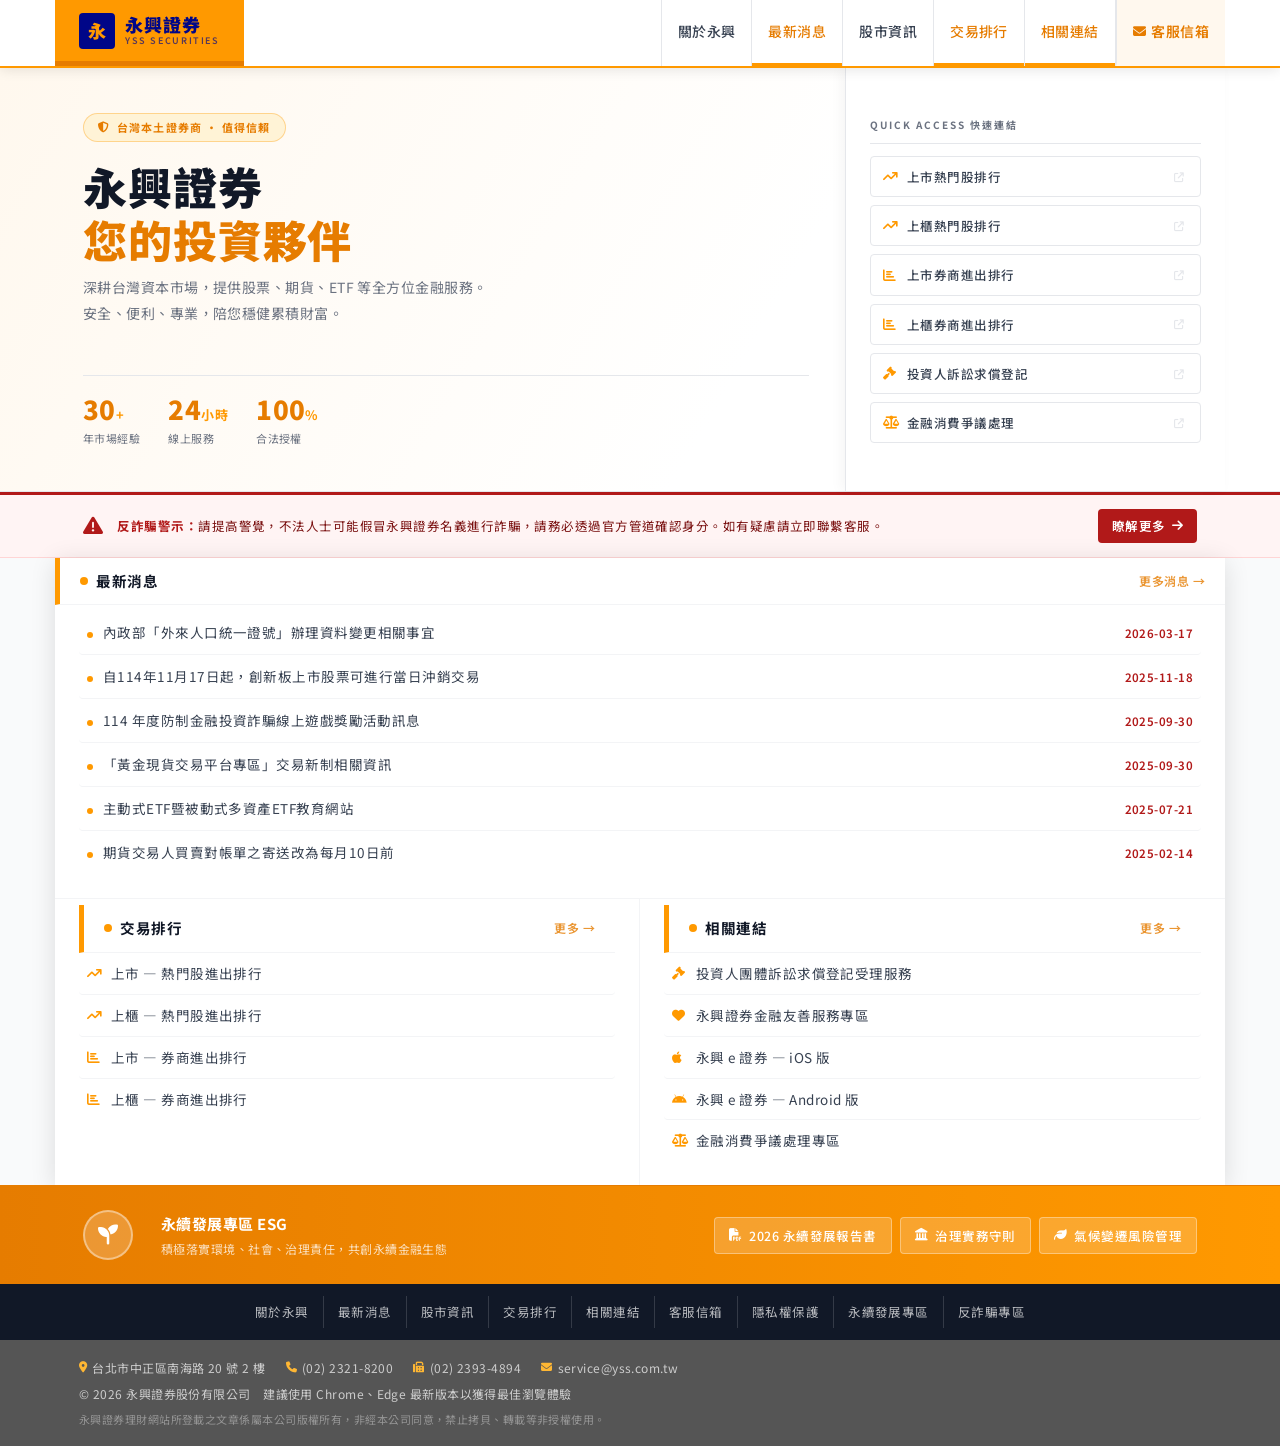
==== commit f7bd668f: "style: 改為明亮橘白風格，修正 Android 裝置偵測（UA+touchPoints+platform 三重判斷）" ====
--- a/index.html
+++ b/index.html
@@ -21,6 +21,7 @@
   <nav class="navbar" id="navbar">
     <div class="nav-inner">
       <a href="index.html" class="nav-logo" id="nav-logo-link">
+        <div class="logo-icon-box">永</div>
         <div class="logo-text-wrap">
           <span class="logo-main">永興證券</span>
           <span class="logo-sub">YSS Securities</span>
--- a/style.css
+++ b/style.css
@@ -1,73 +1,63 @@
 /* ========================================================
-   永興證券 YSS — 重新設計 CSS
-   風格基準：原網站色系 (#000688 深藍 + #f90 橘黃)
-   改善：現代排版、更佳間距、動畫效果、RWD
-   ======================================================== */
-
-/* --- CSS Variables --- */
+   永興證券 YSS — 明亮橘白風格
+   主色：#ff9900 橘  白底  深灰文字
+   ======================================================== */
+
 :root {
-  /* 原網站主色系 */
-  --yss-blue:       #000688;
-  --yss-blue-dark:  #000424;
-  --yss-blue-mid:   #000842;
-  --yss-blue-light: #0a1aaa;
-  --yss-orange:     #ff9900;
-  --yss-orange-dark:#ff6600;
-  --yss-gold:       #ffcc00;
-  --yss-red:        #b11919;
-
-  /* 中性色 */
-  --gray-900: hsl(0,0%,10%);
-  --gray-700: hsl(0,0%,20%);
-  --gray-500: hsl(0,0%,40%);
-  --gray-300: hsl(0,0%,80%);
-  --gray-100: hsl(0,0%,95%);
-  --white:    #ffffff;
-
-  /* 版型 */
+  --orange:       #ff9900;
+  --orange-dark:  #e67c00;
+  --orange-light: #ffb733;
+  --orange-pale:  #fff8ee;
+  --orange-bg:    #fff3d6;
+
+  --blue-dark:    #000688;   /* 保留 logo 原色 */
+  --blue-mid:     #000842;
+
+  --white:  #ffffff;
+  --gray-50:  #f9fafb;
+  --gray-100: #f3f4f6;
+  --gray-200: #e5e7eb;
+  --gray-500: #6b7280;
+  --gray-700: #374151;
+  --gray-900: #111827;
+
   --max-width: 1170px;
   --radius:    4px;
-  --radius-md: 8px;
-  --shadow:    0 2px 12px rgba(0,0,0,0.10);
-  --shadow-md: 0 4px 24px rgba(0,0,0,0.15);
-  --transition: all 0.25s ease;
-}
-
-/* --- Reset & Base --- */
+  --radius-md: 10px;
+  --radius-lg: 16px;
+  --shadow-sm: 0 1px 4px rgba(0,0,0,.08);
+  --shadow:    0 2px 12px rgba(0,0,0,.10);
+  --shadow-md: 0 4px 24px rgba(0,0,0,.12);
+  --transition: all .22s ease;
+}
+
 *, *::before, *::after { margin:0; padding:0; box-sizing:border-box; }
-
-html { font-size: 15px; scroll-behavior: smooth; }
+html { font-size:15px; scroll-behavior:smooth; }
 
 body {
-  font-family: 'Noto Sans TC', 'Roboto', 'Microsoft JhengHei', sans-serif;
-  font-size: 1rem;
-  font-weight: 400;
+  font-family:'Noto Sans TC','Roboto','Microsoft JhengHei',sans-serif;
   color: var(--gray-700);
-  background: var(--gray-100);
-  line-height: 1.7;
-  letter-spacing: 0.03em;
-}
-
-a { text-decoration: none; color: var(--gray-900); transition: var(--transition); }
-a:hover { color: var(--yss-orange); }
-ul { list-style: none; }
-img { max-width: 100%; display: block; }
-
-.container {
-  max-width: var(--max-width);
-  margin: 0 auto;
-  padding: 0 20px;
-}
-
-/* ========================================================
-   NAVBAR
+  background: var(--gray-50);
+  line-height:1.7;
+  letter-spacing:.03em;
+}
+
+a { text-decoration:none; color:inherit; transition:var(--transition); }
+ul { list-style:none; }
+img { max-width:100%; display:block; }
+
+.container { max-width:var(--max-width); margin:0 auto; padding:0 20px; }
+
+/* ========================================================
+   NAVBAR — 白底，橘色 Logo 區塊
    ======================================================== */
 .navbar {
-  background: var(--yss-blue);
+  background: var(--white);
+  border-bottom: 2px solid var(--orange);
   position: sticky;
   top: 0;
   z-index: 1000;
-  box-shadow: 0 2px 8px rgba(0,0,0,0.3);
+  box-shadow: var(--shadow);
 }
 
 .nav-inner {
@@ -78,736 +68,508 @@
   justify-content: space-between;
 }
 
-/* Logo area */
+/* Logo */
 .nav-logo {
   display: flex;
   align-items: center;
-  background: var(--yss-orange);
-  border-bottom: 7px solid var(--yss-orange-dark);
-  padding: 0 28px;
-  min-height: 70px;
+  background: var(--orange);
+  border-bottom: 5px solid var(--orange-dark);
+  padding: 0 24px;
+  min-height: 66px;
   flex-shrink: 0;
   transition: var(--transition);
-}
-.nav-logo:hover { background: var(--yss-gold); }
+  gap: 10px;
+}
+.nav-logo:hover { background: var(--orange-light); }
+
+.logo-icon-box {
+  width: 36px;
+  height: 36px;
+  background: var(--blue-dark);
+  border-radius: var(--radius);
+  display: flex;
+  align-items: center;
+  justify-content: center;
+  font-size: 18px;
+  font-weight: 900;
+  color: var(--orange);
+  flex-shrink: 0;
+  letter-spacing: 0;
+}
 
 .logo-text-wrap { line-height: 1.2; }
 .logo-main {
   display: block;
-  font-size: 20px;
+  font-size: 18px;
   font-weight: 900;
-  color: var(--yss-blue);
-  letter-spacing: 0.05em;
+  color: var(--blue-dark);
+  letter-spacing: .06em;
 }
 .logo-sub {
   display: block;
-  font-size: 10px;
+  font-size: 9px;
   font-weight: 600;
-  color: var(--yss-blue);
-  letter-spacing: 0.15em;
-  opacity: 0.7;
+  color: var(--blue-dark);
+  letter-spacing: .18em;
+  opacity: .65;
+  text-transform: uppercase;
 }
 
 /* Nav links */
-.nav-links {
-  display: flex;
-  align-items: stretch;
-}
+.nav-links { display:flex; align-items:stretch; }
 
 .nav-link {
   display: flex;
   align-items: center;
-  padding: 0 18px;
-  font-size: 0.97rem;
+  padding: 0 16px;
+  font-size: .93rem;
   font-weight: 500;
-  color: #fff;
-  border-bottom: 4px solid transparent;
+  color: var(--gray-700);
+  border-bottom: 3px solid transparent;
   transition: var(--transition);
   white-space: nowrap;
-  letter-spacing: 0.05em;
-}
-
+}
 .nav-link:hover,
 .nav-link.active {
-  color: var(--yss-gold);
-  border-bottom-color: var(--yss-gold);
-  background: rgba(255,255,255,0.05);
-}
+  color: var(--orange-dark);
+  border-bottom-color: var(--orange);
+}
+
+.nav-divider { width:1px; background:var(--gray-200); align-self:stretch; }
 
 .nav-link.nav-contact {
-  background: rgba(255,153,0,0.15);
-  border-left: 1px solid rgba(255,153,0,0.2);
+  background: var(--orange-pale);
+  color: var(--orange-dark);
+  font-weight: 600;
+  border-left: 1px solid var(--gray-200);
 }
 .nav-link.nav-contact:hover {
-  background: var(--yss-orange);
-  color: var(--yss-blue);
-}
-
-/* Dividers */
-.nav-divider {
-  width: 1px;
-  background: rgba(255,255,255,0.12);
-  align-self: stretch;
-}
-
-/* Mobile toggle */
+  background: var(--orange);
+  color: var(--white);
+}
+
+/* Mobile */
 .nav-toggle {
   display: none;
   flex-direction: column;
   justify-content: center;
   gap: 5px;
   background: none;
-  border: 2px solid rgba(255,255,255,0.4);
+  border: 1.5px solid var(--gray-200);
   border-radius: var(--radius);
   padding: 8px 10px;
   cursor: pointer;
-  margin: auto 16px;
-}
-.nav-toggle span {
-  display: block;
-  width: 22px;
-  height: 2px;
-  background: #fff;
-  border-radius: 2px;
-  transition: var(--transition);
-}
-
-/* Mobile drawer */
+  margin: auto 14px;
+}
+.nav-toggle span { display:block; width:22px; height:2px; background:var(--gray-700); border-radius:2px; transition:var(--transition); }
+
 .mobile-drawer {
   display: none;
   flex-direction: column;
-  background: var(--yss-blue-dark);
-  border-top: 1px solid rgba(255,255,255,0.1);
-}
-.mobile-drawer.open { display: flex; }
+  background: var(--white);
+  border-top: 1px solid var(--gray-100);
+  box-shadow: var(--shadow-md);
+}
+.mobile-drawer.open { display:flex; }
 .mobile-drawer a {
-  padding: 14px 24px;
-  font-size: 1rem;
-  color: #fff;
-  border-bottom: 1px dashed rgba(255,255,255,0.15);
+  padding: 13px 24px;
+  font-size: .95rem;
+  color: var(--gray-700);
+  border-bottom: 1px solid var(--gray-100);
+  border-left: 3px solid transparent;
   transition: var(--transition);
 }
 .mobile-drawer a:hover {
-  background: rgba(255,153,0,0.15);
-  color: var(--yss-gold);
-  padding-left: 32px;
-}
-
-/* ========================================================
-   HERO / BANNER
-   ======================================================== */
-.hero {
-  background: var(--yss-blue);
-  position: relative;
-  overflow: hidden;
-}
+  background: var(--orange-pale);
+  color: var(--orange-dark);
+  border-left-color: var(--orange);
+  padding-left: 28px;
+}
+
+/* ========================================================
+   HERO — 橘白漸層
+   ======================================================== */
+.hero { background: linear-gradient(120deg, var(--orange-pale) 0%, var(--white) 60%); border-bottom: 1px solid var(--gray-200); }
 
 .hero-inner {
   max-width: var(--max-width);
   margin: 0 auto;
   display: grid;
-  grid-template-columns: 1fr 420px;
-  align-items: center;
-  gap: 0;
-  min-height: 320px;
-}
-
-.hero-content {
-  padding: 48px 40px 48px 32px;
-  position: relative;
-  z-index: 2;
-}
+  grid-template-columns: 1fr 380px;
+  min-height: 300px;
+  align-items: center;
+}
+
+.hero-content { padding: 44px 36px 44px 28px; }
 
 .hero-eyebrow {
   display: inline-flex;
   align-items: center;
-  gap: 8px;
-  background: rgba(255,153,0,0.15);
-  border: 1px solid rgba(255,153,0,0.35);
+  gap: 7px;
+  background: var(--orange-bg);
+  border: 1px solid rgba(255,153,0,.35);
   border-radius: 100px;
   padding: 4px 14px;
-  font-size: 12px;
-  font-weight: 600;
-  color: var(--yss-orange);
-  letter-spacing: 0.1em;
-  margin-bottom: 20px;
+  font-size: 11px;
+  font-weight: 700;
+  color: var(--orange-dark);
+  letter-spacing: .1em;
+  margin-bottom: 18px;
 }
 
 .hero-title {
-  font-size: clamp(28px, 4vw, 48px);
+  font-size: clamp(26px, 3.5vw, 44px);
   font-weight: 900;
-  color: #fff;
+  color: var(--gray-900);
   line-height: 1.2;
-  margin-bottom: 12px;
-  letter-spacing: 0.02em;
-}
-
-.hero-title span {
-  color: var(--yss-orange);
-}
+  margin-bottom: 10px;
+  letter-spacing: .02em;
+}
+.hero-title span { color: var(--orange-dark); }
 
 .hero-desc {
-  font-size: 15px;
-  color: rgba(255,255,255,0.65);
-  line-height: 1.8;
-  margin-bottom: 28px;
-  max-width: 480px;
-}
-
-.hero-app-btns {
-  display: flex;
-  gap: 12px;
-  flex-wrap: wrap;
-}
-
-/* App download buttons */
+  font-size: 14px;
+  color: var(--gray-500);
+  line-height: 1.85;
+  margin-bottom: 24px;
+  max-width: 440px;
+}
+
+/* App buttons */
+.hero-app-btns { display:flex; gap:10px; flex-wrap:wrap; margin-bottom:24px; }
+
 .app-btn {
   display: inline-flex;
   align-items: center;
-  gap: 10px;
-  padding: 10px 22px;
+  gap: 9px;
+  padding: 10px 20px;
   border-radius: var(--radius-md);
-  font-size: 14px;
+  font-size: 13px;
   font-weight: 600;
   transition: var(--transition);
   cursor: pointer;
-  text-decoration: none;
 }
 
 .app-btn-ios {
-  background: #000;
-  color: #fff;
-  border: 1.5px solid rgba(255,255,255,0.2);
+  background: var(--gray-900);
+  color: var(--white);
+  border: 1.5px solid transparent;
 }
 .app-btn-ios:hover {
   background: #1a1a1a;
-  color: #fff;
+  color: var(--white);
   transform: translateY(-2px);
-  box-shadow: 0 6px 20px rgba(0,0,0,0.4);
+  box-shadow: 0 6px 16px rgba(0,0,0,.25);
 }
 
 .app-btn-android {
-  background: var(--yss-orange);
-  color: var(--yss-blue);
-  border: 1.5px solid var(--yss-orange-dark);
+  background: var(--orange);
+  color: var(--white);
+  border: 1.5px solid var(--orange-dark);
 }
 .app-btn-android:hover {
-  background: var(--yss-gold);
-  color: var(--yss-blue);
+  background: var(--orange-dark);
+  color: var(--white);
   transform: translateY(-2px);
-  box-shadow: 0 6px 20px rgba(255,153,0,0.4);
-}
-
-/* 裝置偵測：預設都顯示，JS 會依裝置隱藏其一 */
-.app-btn-ios,
-.app-btn-android { display: inline-flex; }
-
-.app-btn .btn-icon { font-size: 20px; }
-.app-btn .btn-label { line-height: 1.2; }
-.app-btn .btn-label small {
-  display: block;
-  font-size: 10px;
-  font-weight: 400;
-  opacity: 0.8;
-}
-
-.hero-stats {
-  display: flex;
-  gap: 24px;
-  margin-top: 28px;
-  padding-top: 20px;
-  border-top: 1px solid rgba(255,255,255,0.12);
-}
-
-.hero-stat { text-align: left; }
-.hero-stat .num {
-  font-size: 28px;
-  font-weight: 900;
-  color: var(--yss-orange);
-  line-height: 1;
-}
-.hero-stat .unit { font-size: 14px; color: var(--yss-gold); }
-.hero-stat .lbl {
-  font-size: 12px;
-  color: rgba(255,255,255,0.5);
-  margin-top: 2px;
-}
-
-/* Hero right panel */
+  box-shadow: 0 6px 16px rgba(230,124,0,.3);
+}
+
+.app-btn .btn-icon { font-size:19px; }
+.app-btn .btn-label { line-height:1.2; }
+.app-btn .btn-label small { display:block; font-size:10px; font-weight:400; opacity:.8; }
+
+/* Hero stats */
+.hero-stats { display:flex; gap:28px; padding-top:20px; border-top:1px solid var(--gray-200); }
+.hero-stat .num { font-size:26px; font-weight:900; color:var(--orange-dark); line-height:1; }
+.hero-stat .unit { font-size:13px; color:var(--orange); font-weight:700; }
+.hero-stat .lbl { font-size:11px; color:var(--gray-500); margin-top:2px; }
+
+/* Hero panel */
 .hero-panel {
-  background: rgba(0,0,0,0.25);
-  border-left: 1px solid rgba(255,255,255,0.08);
+  background: var(--white);
+  border-left: 1px solid var(--gray-200);
   height: 100%;
-  padding: 32px 28px;
+  padding: 28px 24px;
   display: flex;
   flex-direction: column;
   justify-content: center;
-  gap: 16px;
+  gap: 8px;
+  box-shadow: -4px 0 12px rgba(0,0,0,.04);
 }
 
 .hero-panel-title {
+  font-size: 10px;
+  font-weight: 700;
+  letter-spacing: .2em;
+  text-transform: uppercase;
+  color: var(--gray-500);
+  padding-bottom: 10px;
+  border-bottom: 1px solid var(--gray-200);
+  margin-bottom: 4px;
+}
+
+.hero-quick-link {
+  display: flex;
+  align-items: center;
+  gap: 10px;
+  padding: 9px 12px;
+  border-radius: var(--radius);
+  border: 1px solid var(--gray-200);
+  color: var(--gray-700);
+  font-size: 12.5px;
+  font-weight: 500;
+  transition: var(--transition);
+  background: var(--white);
+}
+.hero-quick-link i { color:var(--orange); font-size:13px; width:14px; }
+.hero-quick-link .link-arrow { margin-left:auto; font-size:10px; color:var(--gray-200); transition:var(--transition); }
+.hero-quick-link:hover {
+  background: var(--orange-pale);
+  border-color: var(--orange-light);
+  color: var(--orange-dark);
+  transform: translateX(2px);
+}
+.hero-quick-link:hover .link-arrow { color:var(--orange); }
+
+/* ========================================================
+   SECTION TITLE BAR — 橘色左邊框
+   ======================================================== */
+.section-title-bar {
+  display: flex;
+  align-items: center;
+  justify-content: space-between;
+  padding: 11px 20px 11px 20px;
+  background: var(--white);
+  border-left: 5px solid var(--orange);
+  border-bottom: 1px solid var(--gray-100);
+  position: relative;
+}
+
+.section-title-bar h2 {
+  font-size: .97rem;
+  font-weight: 700;
+  color: var(--gray-900);
+  letter-spacing: .04em;
+  display: flex;
+  align-items: center;
+  gap: 8px;
+}
+.section-title-bar h2::before {
+  content: '';
+  width: 8px; height: 8px;
+  border-radius: 50%;
+  background: var(--orange);
+  display: inline-block;
+  flex-shrink: 0;
+}
+
+.section-title-bar .more-link {
   font-size: 12px;
-  font-weight: 700;
-  letter-spacing: 0.2em;
-  text-transform: uppercase;
-  color: rgba(255,255,255,0.4);
-  padding-bottom: 10px;
-  border-bottom: 1px solid rgba(255,255,255,0.1);
-}
-
-.hero-quick-link {
-  display: flex;
-  align-items: center;
-  gap: 12px;
-  padding: 10px 14px;
-  border-radius: var(--radius);
-  border: 1px solid rgba(255,255,255,0.08);
-  background: rgba(255,255,255,0.04);
-  color: rgba(255,255,255,0.8);
-  font-size: 13px;
-  font-weight: 500;
-  transition: var(--transition);
-}
-.hero-quick-link i { color: var(--yss-orange); font-size: 15px; width: 16px; }
-.hero-quick-link:hover {
-  background: rgba(255,153,0,0.12);
-  border-color: rgba(255,153,0,0.25);
-  color: #fff;
-  transform: translateX(3px);
-}
-.hero-quick-link .link-arrow {
-  margin-left: auto;
-  font-size: 11px;
-  color: rgba(255,255,255,0.3);
-  transition: var(--transition);
-}
-.hero-quick-link:hover .link-arrow {
-  color: var(--yss-orange);
-}
-
-/* ========================================================
-   MAIN CONTENT AREA
+  color: var(--orange-dark);
+  font-weight: 600;
+  opacity: .8;
+  transition: var(--transition);
+}
+.section-title-bar .more-link:hover { opacity:1; }
+
+/* ========================================================
+   MAIN CONTENT
    ======================================================== */
 .main-content {
   max-width: var(--max-width);
   margin: 0 auto;
-  background: #fff;
+  background: var(--white);
   box-shadow: var(--shadow-md);
 }
 
 /* ========================================================
-   SECTION TITLES (原網站風格)
-   ======================================================== */
-.section-title-bar {
-  display: flex;
-  align-items: center;
-  justify-content: space-between;
-  background: linear-gradient(90deg, var(--yss-blue) 0%, var(--yss-blue-light) 100%);
-  padding: 12px 20px 12px 56px;
-  border-left: 6px solid var(--yss-orange);
-  position: relative;
-  margin-bottom: 0;
-}
-
-.section-title-bar::before {
-  content: '';
-  position: absolute;
-  left: 14px;
-  top: 50%;
-  transform: translateY(-50%);
-  width: 28px;
-  height: 28px;
-  border-radius: 50%;
-  border: 3px solid var(--yss-orange);
-  background: rgba(255,153,0,0.15);
-}
-
-.section-title-bar.ranking::before { border-color: var(--yss-gold); background: rgba(255,204,0,0.15); }
-.section-title-bar.links::before   { border-color: #7cf; background: rgba(119,204,255,0.15); }
-
-.section-title-bar h2 {
-  font-size: 1rem;
-  font-weight: 700;
-  color: #fff;
-  letter-spacing: 0.05em;
-}
-
-.section-title-bar .more-link {
-  font-size: 13px;
-  color: rgba(255,255,255,0.65);
-  transition: var(--transition);
-}
-.section-title-bar .more-link:hover { color: var(--yss-gold); }
-
-/* ========================================================
-   NEWS SECTION
-   ======================================================== */
-.news-section {
-  padding: 28px 32px 32px;
-}
-
-.news-list { margin-top: 4px; }
-
+   NEWS
+   ======================================================== */
+.news-section { padding: 6px 24px 24px; }
+
+.news-list { }
 .news-item {
   display: flex;
   align-items: baseline;
-  gap: 12px;
-  padding: 10px 0;
+  gap: 10px;
+  padding: 10px 8px;
   border-bottom: 1px solid var(--gray-100);
-  transition: var(--transition);
-}
-.news-item:last-child { border-bottom: none; }
-.news-item:hover { background: #fffdf5; padding-left: 8px; }
-
-.news-dot {
-  width: 6px;
-  height: 6px;
-  border-radius: 50%;
-  background: var(--yss-orange);
-  flex-shrink: 0;
-  margin-top: 8px;
-}
+  border-radius: var(--radius);
+  transition: var(--transition);
+}
+.news-item:last-child { border-bottom:none; }
+.news-item:hover { background:var(--orange-pale); padding-left:14px; }
+
+.news-dot { width:6px; height:6px; border-radius:50%; background:var(--orange); flex-shrink:0; margin-top:9px; }
 
 .news-title-text {
-  flex: 1;
-  font-size: 14px;
-  color: var(--gray-700);
-  overflow: hidden;
-  white-space: nowrap;
-  text-overflow: ellipsis;
-  transition: var(--transition);
-}
-.news-item:hover .news-title-text { color: var(--yss-blue); }
-
-.news-date {
-  font-size: 12px;
-  color: var(--yss-red);
-  flex-shrink: 0;
-  font-weight: 500;
-  letter-spacing: 0.03em;
-}
-
-/* ========================================================
-   TWO-COLUMN: Ranking + Links
-   ======================================================== */
-.two-col {
-  display: grid;
-  grid-template-columns: 1fr 1fr;
-  border-top: 1px solid var(--gray-100);
-}
-
-.col-box { padding: 28px 32px 32px; }
-.col-box:first-child { border-right: 1px solid var(--gray-100); }
-
-.info-list { margin-top: 4px; }
-
+  flex:1; font-size:13.5px; color:var(--gray-700);
+  overflow:hidden; white-space:nowrap; text-overflow:ellipsis;
+  transition:var(--transition);
+}
+.news-item:hover .news-title-text { color:var(--orange-dark); }
+
+.news-date { font-size:11.5px; color:#b11919; flex-shrink:0; font-weight:600; }
+
+/* ========================================================
+   TWO COL
+   ======================================================== */
+.two-col { display:grid; grid-template-columns:1fr 1fr; border-top:1px solid var(--gray-100); }
+.col-box { padding: 6px 24px 24px; }
+.col-box:first-child { border-right:1px solid var(--gray-100); }
+
+.info-list {}
 .info-item {
-  display: flex;
-  align-items: center;
-  gap: 10px;
-  padding: 9px 0;
-  border-bottom: 1px solid var(--gray-100);
-  transition: var(--transition);
-}
-.info-item:last-child { border-bottom: none; }
-.info-item:hover { background: #fffdf5; padding-left: 6px; }
-
-.info-item i {
-  color: var(--yss-orange);
-  font-size: 13px;
-  width: 16px;
-  flex-shrink: 0;
-  text-align: center;
-}
-.col-box.links-col .info-item i { color: var(--yss-blue-light); }
-
-.info-item a {
-  font-size: 14px;
-  color: var(--gray-700);
-  transition: var(--transition);
-}
-.info-item:hover a { color: var(--yss-blue); }
+  display:flex; align-items:center; gap:10px;
+  padding:9px 8px; border-bottom:1px solid var(--gray-100);
+  border-radius:var(--radius); transition:var(--transition);
+}
+.info-item:last-child { border-bottom:none; }
+.info-item:hover { background:var(--orange-pale); padding-left:14px; }
+.info-item i { color:var(--orange); font-size:13px; width:14px; flex-shrink:0; }
+.info-item a { font-size:13.5px; color:var(--gray-700); transition:var(--transition); }
+.info-item:hover a { color:var(--orange-dark); }
 
 /* ========================================================
    SUSTAINABILITY STRIP
    ======================================================== */
 .sustain-strip {
-  background: linear-gradient(90deg, var(--yss-blue-dark) 0%, var(--yss-blue) 100%);
-  border-top: 3px solid var(--yss-orange);
-}
-
+  background: linear-gradient(90deg, var(--orange-dark) 0%, var(--orange) 100%);
+  border-top: 1px solid var(--orange-dark);
+}
 .sustain-inner {
-  max-width: var(--max-width);
-  margin: 0 auto;
-  display: flex;
-  align-items: center;
-  gap: 32px;
-  padding: 28px 32px;
-  flex-wrap: wrap;
-}
-
+  max-width:var(--max-width); margin:0 auto;
+  display:flex; align-items:center; gap:28px;
+  padding:24px 28px; flex-wrap:wrap;
+}
 .sustain-icon {
-  width: 56px;
-  height: 56px;
-  background: rgba(255,153,0,0.15);
-  border: 2px solid rgba(255,153,0,0.35);
-  border-radius: 50%;
-  display: flex;
-  align-items: center;
-  justify-content: center;
-  font-size: 22px;
-  color: var(--yss-orange);
-  flex-shrink: 0;
-}
-
-.sustain-content { flex: 1; min-width: 200px; }
-.sustain-content h3 {
-  font-size: 15px;
-  font-weight: 700;
-  color: #fff;
-  margin-bottom: 4px;
-}
-.sustain-content p {
-  font-size: 13px;
-  color: rgba(255,255,255,0.55);
-}
-
-.sustain-links-row {
-  display: flex;
-  gap: 10px;
-  flex-wrap: wrap;
-}
-
+  width:50px; height:50px;
+  background:rgba(255,255,255,.2);
+  border:2px solid rgba(255,255,255,.4);
+  border-radius:50%;
+  display:flex; align-items:center; justify-content:center;
+  font-size:20px; color:var(--white); flex-shrink:0;
+}
+.sustain-content { flex:1; min-width:180px; }
+.sustain-content h3 { font-size:15px; font-weight:700; color:var(--white); margin-bottom:3px; }
+.sustain-content p  { font-size:12px; color:rgba(255,255,255,.75); }
+.sustain-links-row  { display:flex; gap:8px; flex-wrap:wrap; }
 .sustain-btn {
-  display: inline-flex;
-  align-items: center;
-  gap: 7px;
-  padding: 8px 16px;
-  background: rgba(255,255,255,0.08);
-  border: 1px solid rgba(255,255,255,0.15);
-  border-radius: var(--radius);
-  font-size: 13px;
-  color: rgba(255,255,255,0.8);
-  transition: var(--transition);
-  white-space: nowrap;
-}
-.sustain-btn i { color: var(--yss-orange); }
+  display:inline-flex; align-items:center; gap:7px;
+  padding:7px 14px;
+  background:rgba(255,255,255,.18);
+  border:1px solid rgba(255,255,255,.35);
+  border-radius:var(--radius);
+  font-size:12.5px; color:var(--white); font-weight:500;
+  transition:var(--transition); white-space:nowrap;
+}
 .sustain-btn:hover {
-  background: rgba(255,153,0,0.15);
-  border-color: rgba(255,153,0,0.35);
-  color: #fff;
-  transform: translateY(-1px);
-}
-
-/* ========================================================
-   ANTIFRAUD STRIP
-   ======================================================== */
-.antifraud-strip {
-  background: #fff4f4;
-  border-top: 3px solid var(--yss-red);
-  border-bottom: 1px solid #ffd5d5;
-}
-
+  background:rgba(255,255,255,.32);
+  color:var(--white);
+  transform:translateY(-1px);
+}
+
+/* ========================================================
+   ANTIFRAUD
+   ======================================================== */
+.antifraud-strip { background:#fff4f4; border-top:3px solid #b11919; border-bottom:1px solid #ffd5d5; }
 .antifraud-inner {
-  max-width: var(--max-width);
-  margin: 0 auto;
-  display: flex;
-  align-items: center;
-  gap: 16px;
-  padding: 16px 32px;
-  flex-wrap: wrap;
-}
-
-.antifraud-inner i {
-  font-size: 22px;
-  color: var(--yss-red);
-  animation: pulse-icon 2s ease infinite;
-  flex-shrink: 0;
-}
-
-.antifraud-inner p {
-  flex: 1;
-  font-size: 13px;
-  color: #7a1111;
-  min-width: 200px;
-}
-.antifraud-inner p strong { color: var(--yss-red); }
-
+  max-width:var(--max-width); margin:0 auto;
+  display:flex; align-items:center; gap:14px;
+  padding:14px 28px; flex-wrap:wrap;
+}
+.antifraud-inner > i { font-size:20px; color:#b11919; animation:pulse-icon 2s ease infinite; flex-shrink:0; }
+.antifraud-inner p { flex:1; font-size:12.5px; color:#7a1111; min-width:200px; }
+.antifraud-inner p strong { color:#b11919; }
 .antifraud-btn {
-  display: inline-flex;
-  align-items: center;
-  gap: 6px;
-  padding: 7px 16px;
-  background: var(--yss-red);
-  color: #fff;
-  border-radius: var(--radius);
-  font-size: 13px;
-  font-weight: 600;
-  transition: var(--transition);
-  white-space: nowrap;
-  flex-shrink: 0;
-}
-.antifraud-btn:hover {
-  background: #8b0000;
-  color: #fff;
-  transform: translateY(-1px);
-}
+  display:inline-flex; align-items:center; gap:6px;
+  padding:6px 14px; background:#b11919; color:#fff;
+  border-radius:var(--radius); font-size:12.5px; font-weight:600;
+  transition:var(--transition); white-space:nowrap; flex-shrink:0;
+}
+.antifraud-btn:hover { background:#8b0000; color:#fff; transform:translateY(-1px); }
 
 /* ========================================================
    FOOTER
    ======================================================== */
-.footer-nav {
-  background: var(--yss-blue-mid);
-  border-top: 1px solid rgba(255,255,255,0.05);
-}
-
+.footer-nav { background:var(--gray-900); }
 .footer-nav-inner {
-  max-width: var(--max-width);
-  margin: 0 auto;
-  padding: 14px 20px;
-  display: flex;
-  align-items: center;
-  justify-content: center;
-  flex-wrap: wrap;
-  gap: 0;
-}
-
+  max-width:var(--max-width); margin:0 auto;
+  padding:12px 20px;
+  display:flex; align-items:center; justify-content:center;
+  flex-wrap:wrap; gap:0;
+}
 .footer-nav-link {
-  font-size: 13px;
-  color: #fff;
-  padding: 6px 14px;
-  border-right: 1px solid rgba(255,255,255,0.2);
-  transition: var(--transition);
-  white-space: nowrap;
-}
-.footer-nav-link:last-child { border-right: none; }
-.footer-nav-link:hover { color: var(--yss-gold); }
-
-.footer-copyright {
-  background: #555;
-}
-
+  font-size:12.5px; color:rgba(255,255,255,.7);
+  padding:5px 14px; border-right:1px solid rgba(255,255,255,.15);
+  transition:var(--transition); white-space:nowrap;
+}
+.footer-nav-link:last-child { border-right:none; }
+.footer-nav-link:hover { color:var(--orange-light); }
+
+.footer-copyright { background:#555; }
 .footer-copyright-inner {
-  max-width: var(--max-width);
-  margin: 0 auto;
-  padding: 18px 24px;
-  color: rgba(255,255,255,0.75);
-  font-size: 12px;
-  line-height: 2;
-}
-
+  max-width:var(--max-width); margin:0 auto;
+  padding:16px 24px;
+  color:rgba(255,255,255,.7); font-size:12px; line-height:2;
+}
 .footer-copyright-inner .contact-row {
-  display: flex;
-  flex-wrap: wrap;
-  gap: 4px 24px;
-  margin-bottom: 4px;
-}
-
-.footer-copyright-inner .contact-item {
-  display: flex;
-  align-items: center;
-  gap: 6px;
-}
-.footer-copyright-inner .contact-item i {
-  color: var(--yss-orange);
-  font-size: 12px;
-}
-.footer-copyright-inner a {
-  color: rgba(255,255,255,0.75);
-}
-.footer-copyright-inner a:hover { color: var(--yss-gold); }
-.footer-copyright-inner .legal {
-  font-size: 11px;
-  color: rgba(255,255,255,0.4);
-  margin-top: 4px;
-}
-
-/* ========================================================
-   SCROLL TO TOP
+  display:flex; flex-wrap:wrap; gap:4px 20px; margin-bottom:2px;
+}
+.footer-copyright-inner .contact-item { display:flex; align-items:center; gap:5px; }
+.footer-copyright-inner .contact-item i { color:var(--orange-light); font-size:11px; }
+.footer-copyright-inner a { color:rgba(255,255,255,.7); }
+.footer-copyright-inner a:hover { color:var(--orange-light); }
+.footer-copyright-inner .legal { font-size:11px; color:rgba(255,255,255,.38); margin-top:2px; }
+
+/* ========================================================
+   SCROLL TOP
    ======================================================== */
 .scroll-top {
-  position: fixed;
-  bottom: 32px;
-  right: 24px;
-  width: 40px;
-  height: 40px;
-  background: rgba(0,0,0,0.75);
-  color: #fff;
-  border: none;
-  border-radius: var(--radius-md);
-  font-size: 15px;
-  cursor: pointer;
-  z-index: 900;
-  opacity: 0;
-  transform: translateY(12px);
-  transition: var(--transition);
-  display: flex;
-  align-items: center;
-  justify-content: center;
-}
-.scroll-top.visible { opacity: 1; transform: translateY(0); }
-.scroll-top:hover { background: var(--yss-orange); }
+  position:fixed; bottom:28px; right:20px;
+  width:38px; height:38px;
+  background:var(--orange); color:var(--white);
+  border:none; border-radius:50%;
+  font-size:14px; cursor:pointer; z-index:900;
+  opacity:0; transform:translateY(10px); transition:var(--transition);
+  display:flex; align-items:center; justify-content:center;
+  box-shadow: 0 4px 14px rgba(255,153,0,.4);
+}
+.scroll-top.visible { opacity:1; transform:translateY(0); }
+.scroll-top:hover { background:var(--orange-dark); }
 
 /* ========================================================
    ANIMATIONS
    ======================================================== */
-@keyframes pulse-icon {
-  0%, 100% { transform: scale(1); }
-  50%       { transform: scale(1.1); }
-}
-
-@keyframes fadeUp {
-  from { opacity: 0; transform: translateY(20px); }
-  to   { opacity: 1; transform: translateY(0); }
-}
-
-.fade-up {
-  opacity: 0;
-  transform: translateY(20px);
-  transition: opacity 0.5s ease, transform 0.5s ease;
-}
-.fade-up.visible {
-  opacity: 1;
-  transform: translateY(0);
-}
-.fade-up.d1 { transition-delay: 0.1s; }
-.fade-up.d2 { transition-delay: 0.2s; }
-.fade-up.d3 { transition-delay: 0.3s; }
+@keyframes pulse-icon { 0%,100%{transform:scale(1)} 50%{transform:scale(1.12)} }
+
+.fade-up { opacity:0; transform:translateY(18px); transition:opacity .45s ease, transform .45s ease; }
+.fade-up.visible { opacity:1; transform:translateY(0); }
+.fade-up.d1 { transition-delay:.08s; }
+.fade-up.d2 { transition-delay:.16s; }
+.fade-up.d3 { transition-delay:.24s; }
 
 /* ========================================================
    RESPONSIVE
    ======================================================== */
-@media (max-width: 900px) {
-  .hero-inner {
-    grid-template-columns: 1fr;
-  }
-  .hero-panel { display: none; }
-  .hero-content { padding: 36px 24px; }
-  .two-col {
-    grid-template-columns: 1fr;
-  }
-  .col-box:first-child { border-right: none; border-bottom: 1px solid var(--gray-100); }
-}
-
-@media (max-width: 768px) {
-  .nav-links, .nav-divider { display: none; }
-  .nav-toggle { display: flex; }
-
-  .hero-app-btns { flex-direction: column; align-items: flex-start; }
-  .app-btn { width: 100%; max-width: 260px; }
-
-  .hero-stats { flex-wrap: wrap; gap: 16px; }
-
-  .sustain-inner,
-  .antifraud-inner { flex-direction: column; align-items: flex-start; }
-
-  .footer-copyright-inner .contact-row { flex-direction: column; gap: 6px; }
-
-  .news-section,
-  .col-box { padding: 20px 16px 24px; }
-}
-
-@media (max-width: 480px) {
-  .nav-logo { padding: 0 16px; }
-  .logo-main { font-size: 17px; }
-}
+@media(max-width:900px){
+  .hero-inner { grid-template-columns:1fr; }
+  .hero-panel { display:none; }
+  .hero-content { padding:32px 20px; }
+  .two-col { grid-template-columns:1fr; }
+  .col-box:first-child { border-right:none; border-bottom:1px solid var(--gray-100); }
+}
+@media(max-width:768px){
+  .nav-links,.nav-divider { display:none; }
+  .nav-toggle { display:flex; }
+  .hero-stats { flex-wrap:wrap; gap:16px; }
+  .hero-app-btns { flex-direction:column; align-items:flex-start; }
+  .app-btn { width:100%; max-width:240px; }
+  .sustain-inner,.antifraud-inner { flex-direction:column; align-items:flex-start; }
+  .footer-copyright-inner .contact-row { flex-direction:column; gap:6px; }
+  .news-section,.col-box { padding:6px 14px 20px; }
+}
+@media(max-width:480px){
+  .nav-logo { padding:0 14px; }
+  .logo-main { font-size:16px; }
+}
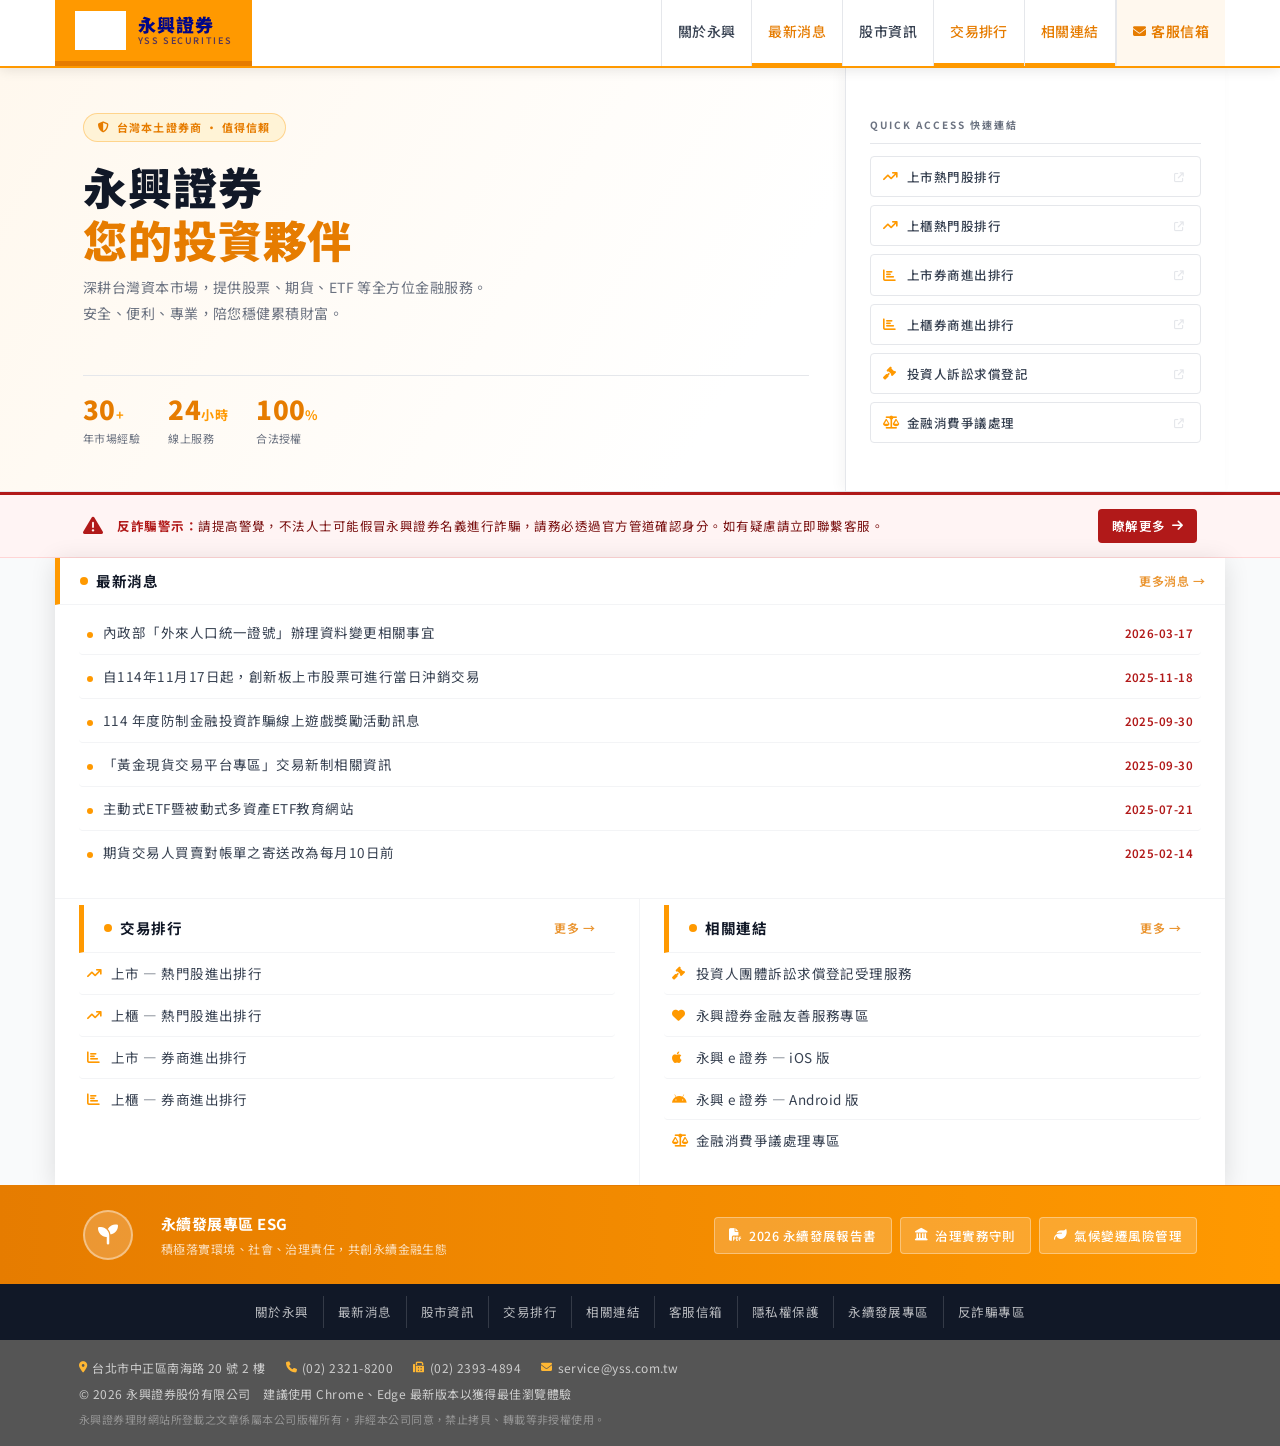
==== commit 54a456f1: "style: 更新 about.html 和 news.html 也使用真實公司 Logo 圖片" ====
--- a/index.html
+++ b/index.html
@@ -21,7 +21,7 @@
   <nav class="navbar" id="navbar">
     <div class="nav-inner">
       <a href="index.html" class="nav-logo" id="nav-logo-link">
-        <div class="logo-icon-box">永</div>
+        <img src="assets/logo.png" alt="永興證券" class="logo-img">
         <div class="logo-text-wrap">
           <span class="logo-main">永興證券</span>
           <span class="logo-sub">YSS Securities</span>
--- a/style.css
+++ b/style.css
@@ -74,27 +74,22 @@
   align-items: center;
   background: var(--orange);
   border-bottom: 5px solid var(--orange-dark);
-  padding: 0 24px;
+  padding: 0 20px;
   min-height: 66px;
   flex-shrink: 0;
   transition: var(--transition);
-  gap: 10px;
+  gap: 12px;
 }
 .nav-logo:hover { background: var(--orange-light); }
 
-.logo-icon-box {
-  width: 36px;
-  height: 36px;
-  background: var(--blue-dark);
-  border-radius: var(--radius);
-  display: flex;
-  align-items: center;
-  justify-content: center;
-  font-size: 18px;
-  font-weight: 900;
-  color: var(--orange);
+/* 真實公司 Logo 圖片 */
+.logo-img {
+  height: 40px;
+  width: auto;
+  display: block;
+  object-fit: contain;
+  filter: brightness(0) invert(1); /* 橘底上保持白色 */
   flex-shrink: 0;
-  letter-spacing: 0;
 }
 
 .logo-text-wrap { line-height: 1.2; }
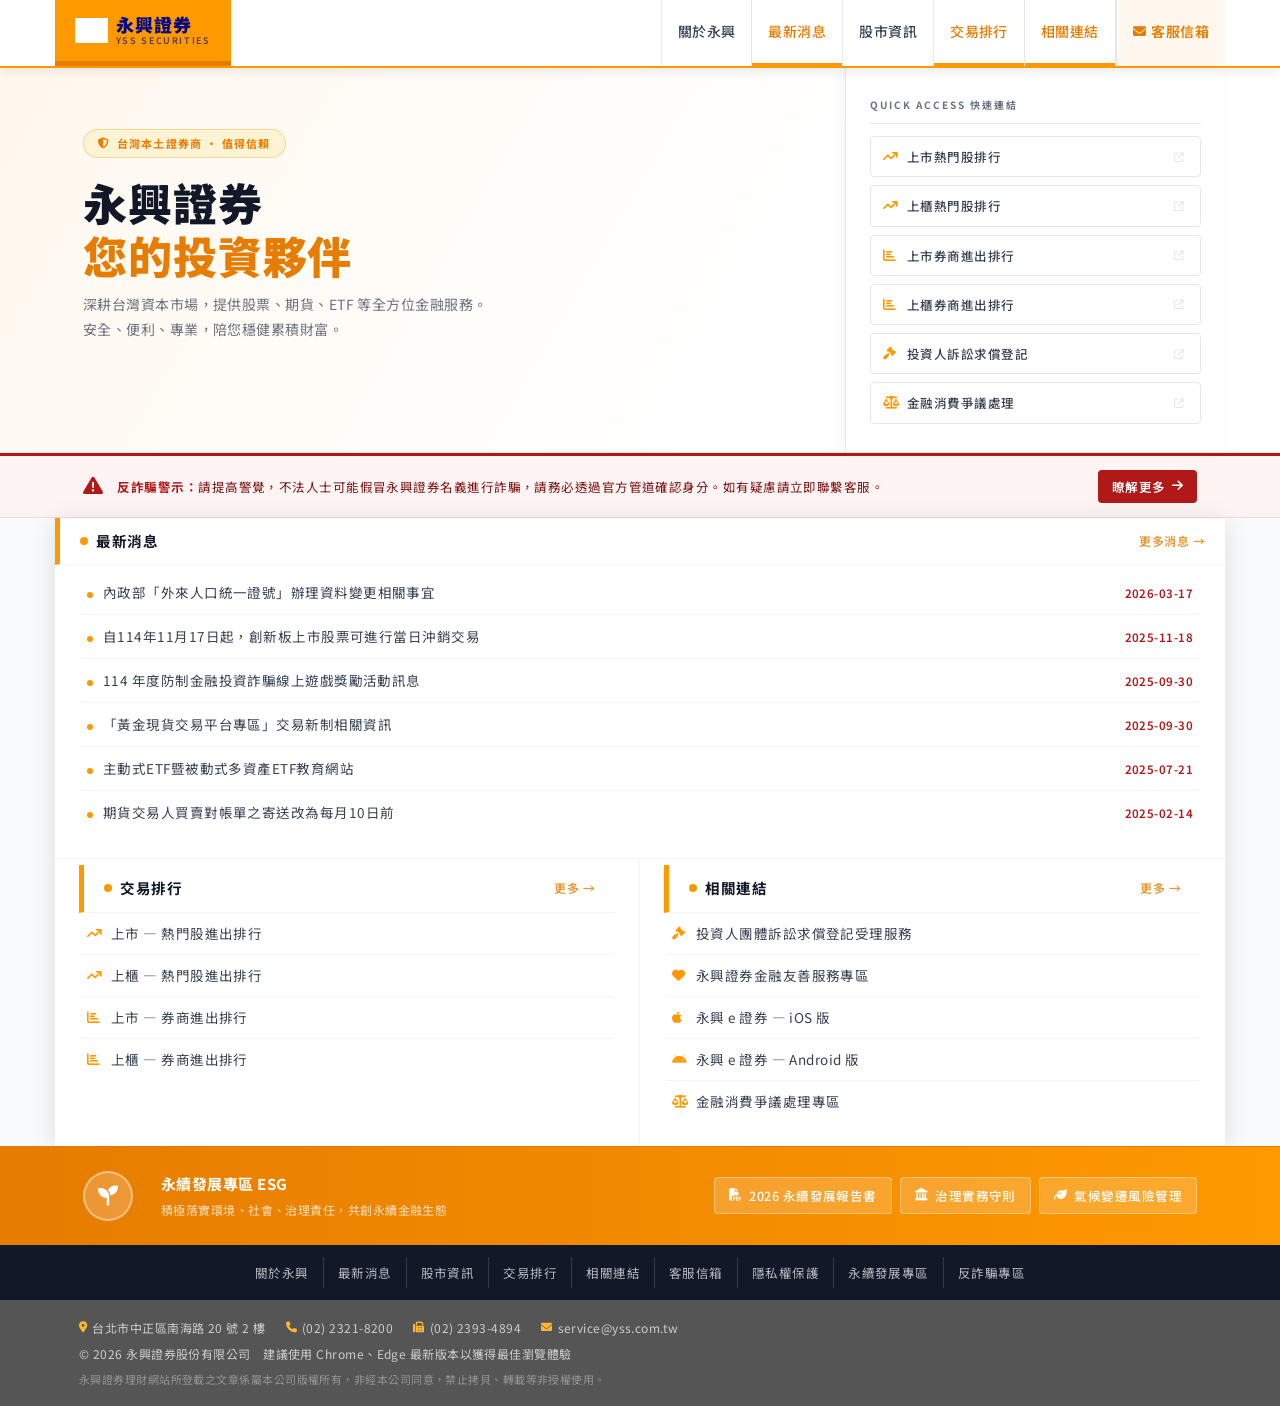
==== commit aec9ce65: "style: 依原網站比例縮小Logo，並移除首頁數字統計區塊" ====
--- a/index.html
+++ b/index.html
@@ -105,21 +105,6 @@
             </div>
           </a>
         </div>
-
-        <div class="hero-stats">
-          <div class="hero-stat">
-            <span class="num" data-target="30">0</span><span class="unit">+</span>
-            <div class="lbl">年市場經驗</div>
-          </div>
-          <div class="hero-stat">
-            <span class="num" data-target="24">0</span><span class="unit">小時</span>
-            <div class="lbl">線上服務</div>
-          </div>
-          <div class="hero-stat">
-            <span class="num" data-target="100">0</span><span class="unit">%</span>
-            <div class="lbl">合法授權</div>
-          </div>
-        </div>
       </div>
 
       <!-- Right: quick links panel -->
--- a/style.css
+++ b/style.css
@@ -78,13 +78,13 @@
   min-height: 66px;
   flex-shrink: 0;
   transition: var(--transition);
-  gap: 12px;
+  gap: 8px; /* 縮小與文字間距 */
 }
 .nav-logo:hover { background: var(--orange-light); }
 
 /* 真實公司 Logo 圖片 */
 .logo-img {
-  height: 40px;
+  height: 26px; /* 縮小以符合原站比例 */
   width: auto;
   display: block;
   object-fit: contain;
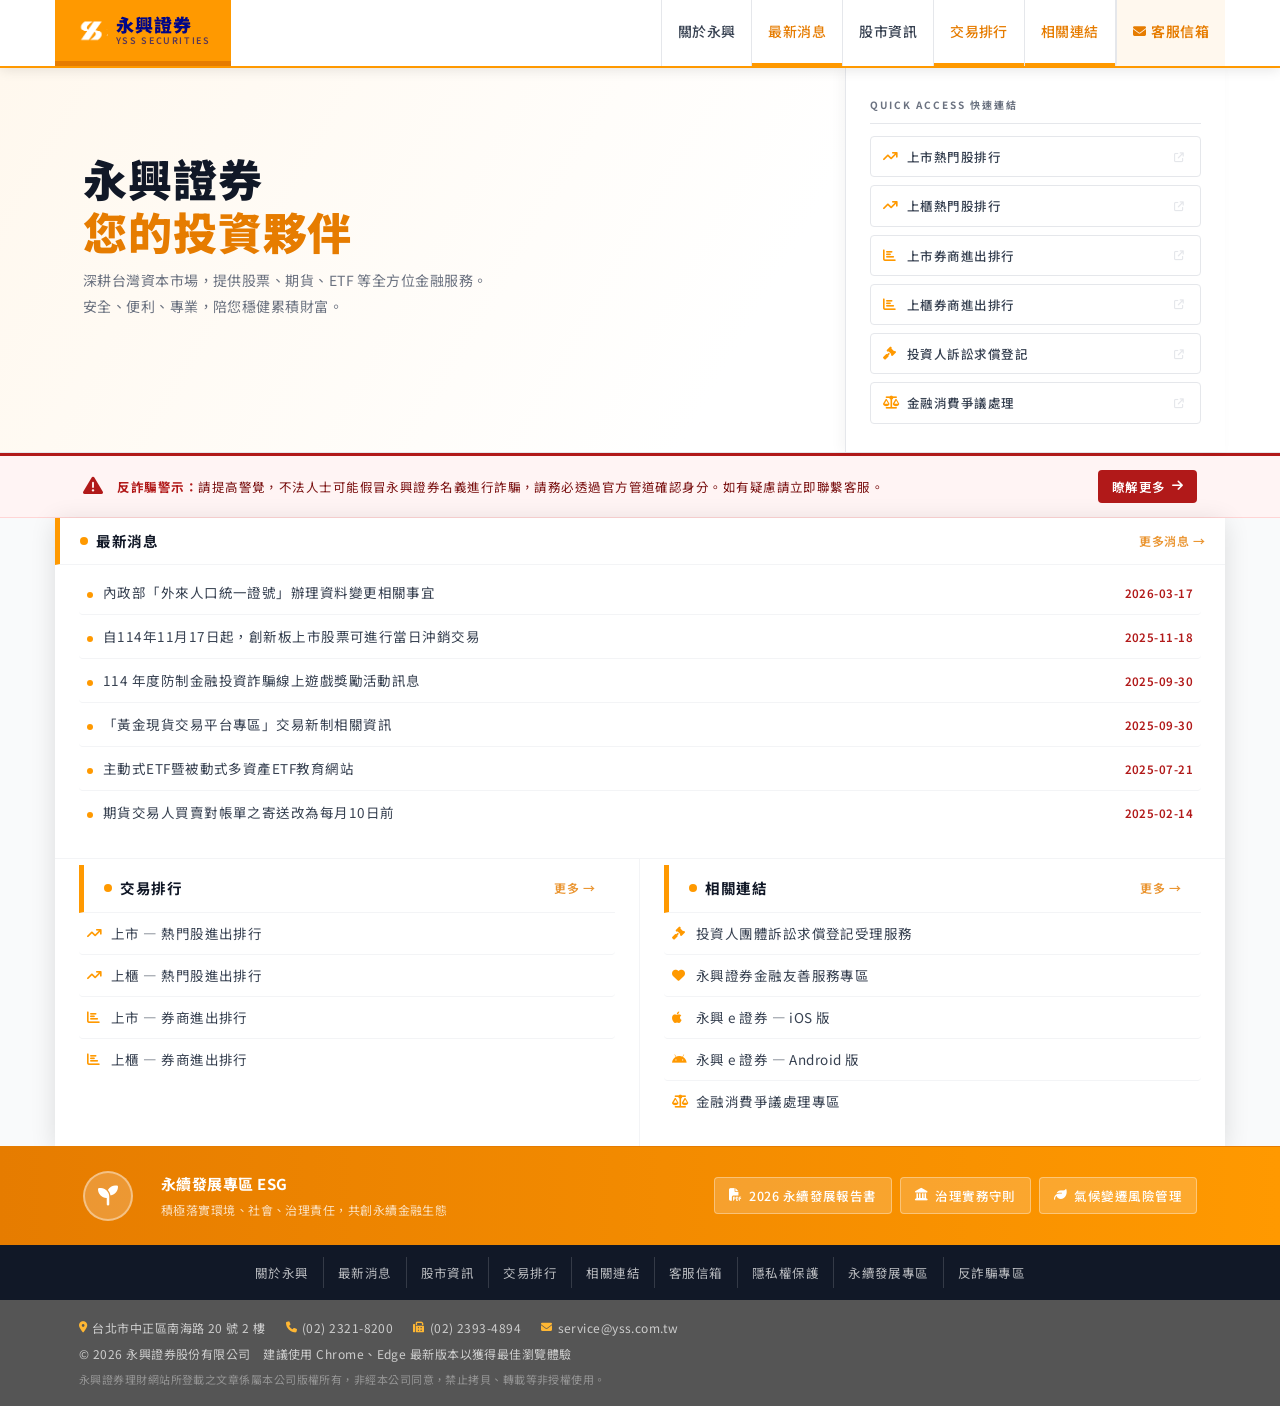
==== commit 8caaf808: "style: 修正 Logo 顯示異常 (移除不正確的 filter) 並移除首頁值得信賴字樣" ====
--- a/index.html
+++ b/index.html
@@ -66,9 +66,6 @@
     <div class="hero-inner">
       <!-- Left: main content -->
       <div class="hero-content">
-        <div class="hero-eyebrow">
-          <i class="fas fa-shield-halved"></i> 台灣本土證券商 · 值得信賴
-        </div>
         <h1 class="hero-title">
           永興證券<br>
           <span>您的投資夥伴</span>
--- a/style.css
+++ b/style.css
@@ -88,7 +88,6 @@
   width: auto;
   display: block;
   object-fit: contain;
-  filter: brightness(0) invert(1); /* 橘底上保持白色 */
   flex-shrink: 0;
 }
 
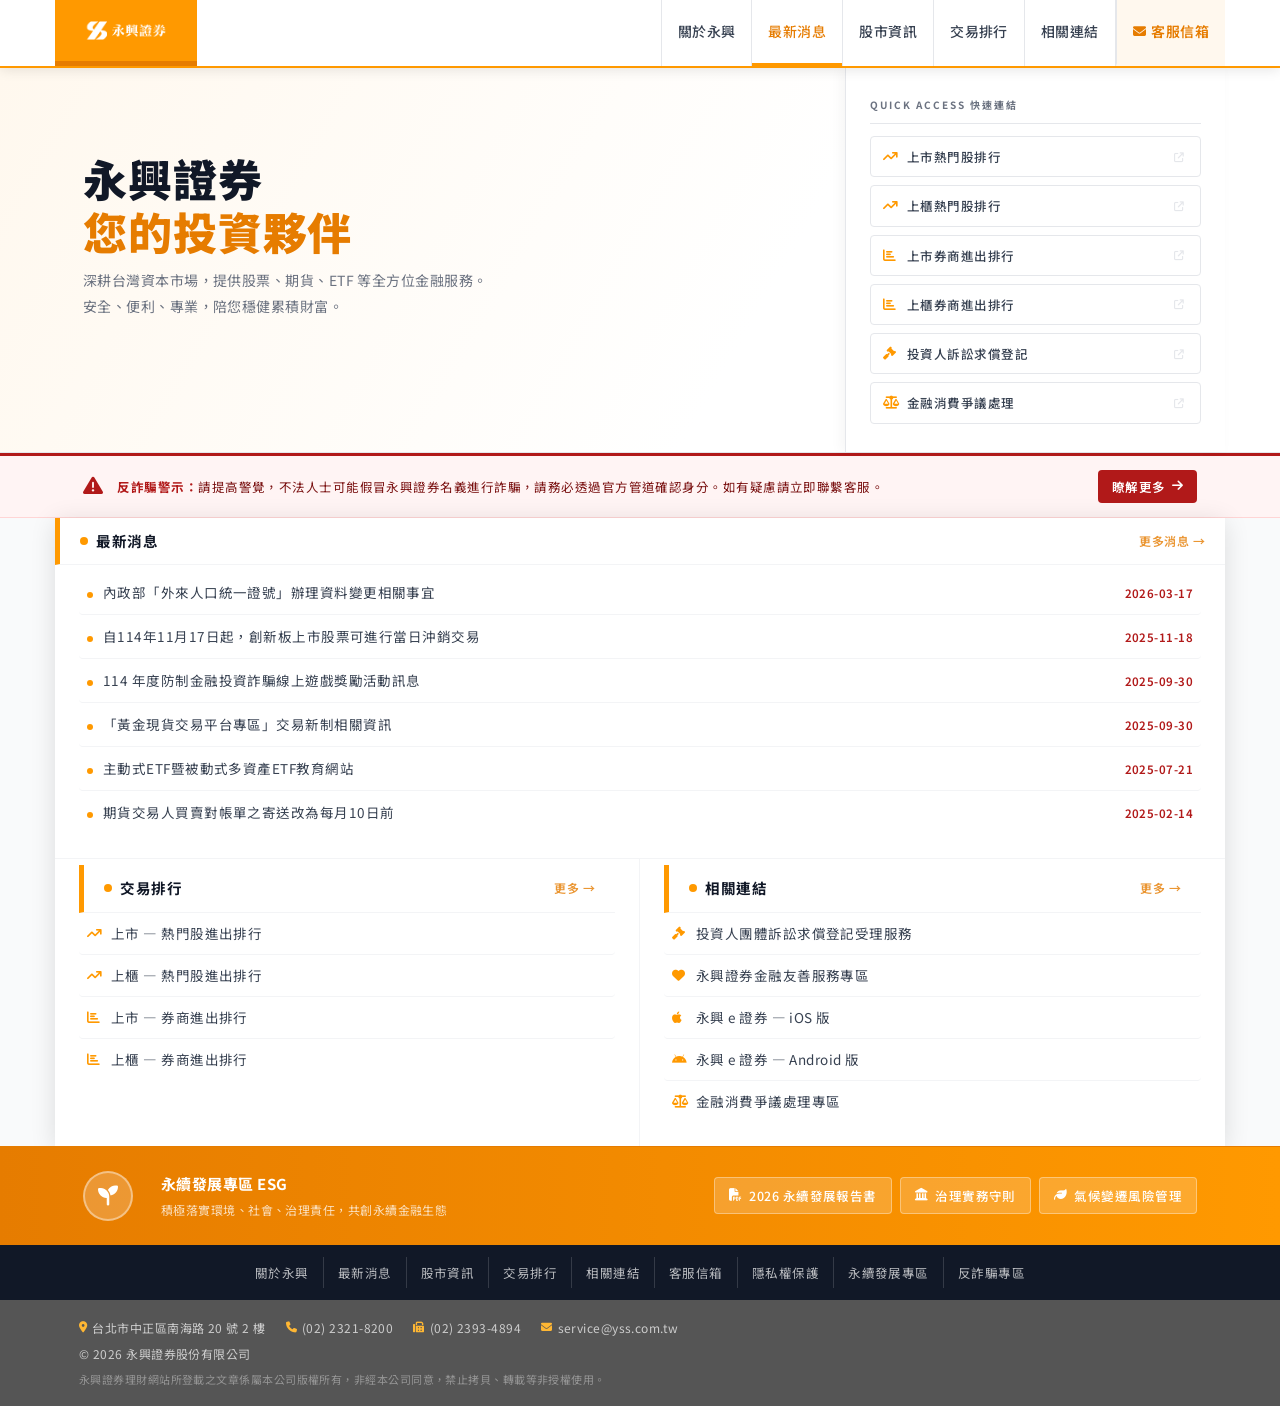
==== commit 4683f1c8: "feat: 補齊原站所有獨立頁面功能並更新為官方新版 Logo" ====
--- a/index.html
+++ b/index.html
@@ -22,10 +22,6 @@
     <div class="nav-inner">
       <a href="index.html" class="nav-logo" id="nav-logo-link">
         <img src="assets/logo.png" alt="永興證券" class="logo-img">
-        <div class="logo-text-wrap">
-          <span class="logo-main">永興證券</span>
-          <span class="logo-sub">YSS Securities</span>
-        </div>
       </a>
       <div class="nav-links" id="nav-links-desktop">
         <div class="nav-divider"></div>
@@ -33,11 +29,11 @@
         <div class="nav-divider"></div>
         <a href="news.html"    class="nav-link active" id="nav-news">最新消息</a>
         <div class="nav-divider"></div>
-        <a href="https://www.twse.com.tw/zh/trading/historical/mi-stock20.html" target="_blank" class="nav-link" id="nav-stock">股市資訊</a>
-        <div class="nav-divider"></div>
-        <a href="index.html#trade-section" class="nav-link" id="nav-trade">交易排行</a>
-        <div class="nav-divider"></div>
-        <a href="index.html#links-section" class="nav-link" id="nav-links-page">相關連結</a>
+        <a href="stock-news.html" class="nav-link" id="nav-stock">股市資訊</a>
+        <div class="nav-divider"></div>
+        <a href="trade-ranking.html" class="nav-link" id="nav-trade">交易排行</a>
+        <div class="nav-divider"></div>
+        <a href="links.html" class="nav-link" id="nav-links-page">相關連結</a>
         <div class="nav-divider"></div>
         <a href="mailto:service@yss.com.tw" class="nav-link nav-contact" id="nav-contact">
           <i class="fas fa-envelope" style="font-size:13px;margin-right:5px"></i>客服信箱
@@ -51,9 +47,9 @@
     <div class="mobile-drawer" id="mobile-drawer">
       <a href="about.html"   id="mob-about">關於永興</a>
       <a href="news.html"    id="mob-news">最新消息</a>
-      <a href="https://www.twse.com.tw" target="_blank" id="mob-stock">股市資訊</a>
-      <a href="index.html#trade-section" id="mob-trade">交易排行</a>
-      <a href="index.html#links-section" id="mob-links">相關連結</a>
+      <a href="stock-news.html" id="mob-stock">股市資訊</a>
+      <a href="trade-ranking.html" id="mob-trade">交易排行</a>
+      <a href="links.html" id="mob-links">相關連結</a>
       <a href="mailto:service@yss.com.tw" id="mob-contact">客服信箱</a>
       <a href="privacy.html"  id="mob-privacy">隱私權保護</a>
       <a href="develop.html"  id="mob-develop">永續發展專區</a>
@@ -318,9 +314,9 @@
       <div class="footer-nav-inner">
         <a href="about.html"    class="footer-nav-link" id="footer-about">關於永興</a>
         <a href="news.html"     class="footer-nav-link" id="footer-news">最新消息</a>
-        <a href="https://www.twse.com.tw" target="_blank" class="footer-nav-link" id="footer-stock">股市資訊</a>
-        <a href="index.html#trade-section" class="footer-nav-link" id="footer-trade">交易排行</a>
-        <a href="index.html#links-section" class="footer-nav-link" id="footer-links">相關連結</a>
+        <a href="stock-news.html" class="footer-nav-link" id="footer-stock">股市資訊</a>
+        <a href="trade-ranking.html" class="footer-nav-link" id="footer-trade">交易排行</a>
+        <a href="links.html" class="footer-nav-link" id="footer-links">相關連結</a>
         <a href="mailto:service@yss.com.tw" class="footer-nav-link" id="footer-contact">客服信箱</a>
         <a href="privacy.html"  class="footer-nav-link" id="footer-privacy">隱私權保護</a>
         <a href="develop.html"  class="footer-nav-link" id="footer-develop">永續發展專區</a>
@@ -337,7 +333,7 @@
             <a href="mailto:service@yss.com.tw" id="footer-email">service@yss.com.tw</a>
           </div>
         </div>
-        <div>© 2026 永興證券股份有限公司　建議使用 Chrome、Edge 最新版本以獲得最佳瀏覽體驗</div>
+        <div>© 2026 永興證券股份有限公司</div>
         <div class="legal">永興證券理財網站所登載之文章係屬本公司版權所有，非經本公司同意，禁止拷貝、轉載等非授權使用。</div>
       </div>
     </div>
--- a/style.css
+++ b/style.css
@@ -84,7 +84,7 @@
 
 /* 真實公司 Logo 圖片 */
 .logo-img {
-  height: 26px; /* 縮小以符合原站比例 */
+  height: 32px; /* 稍微放大以讓文字清晰 */
   width: auto;
   display: block;
   object-fit: contain;
